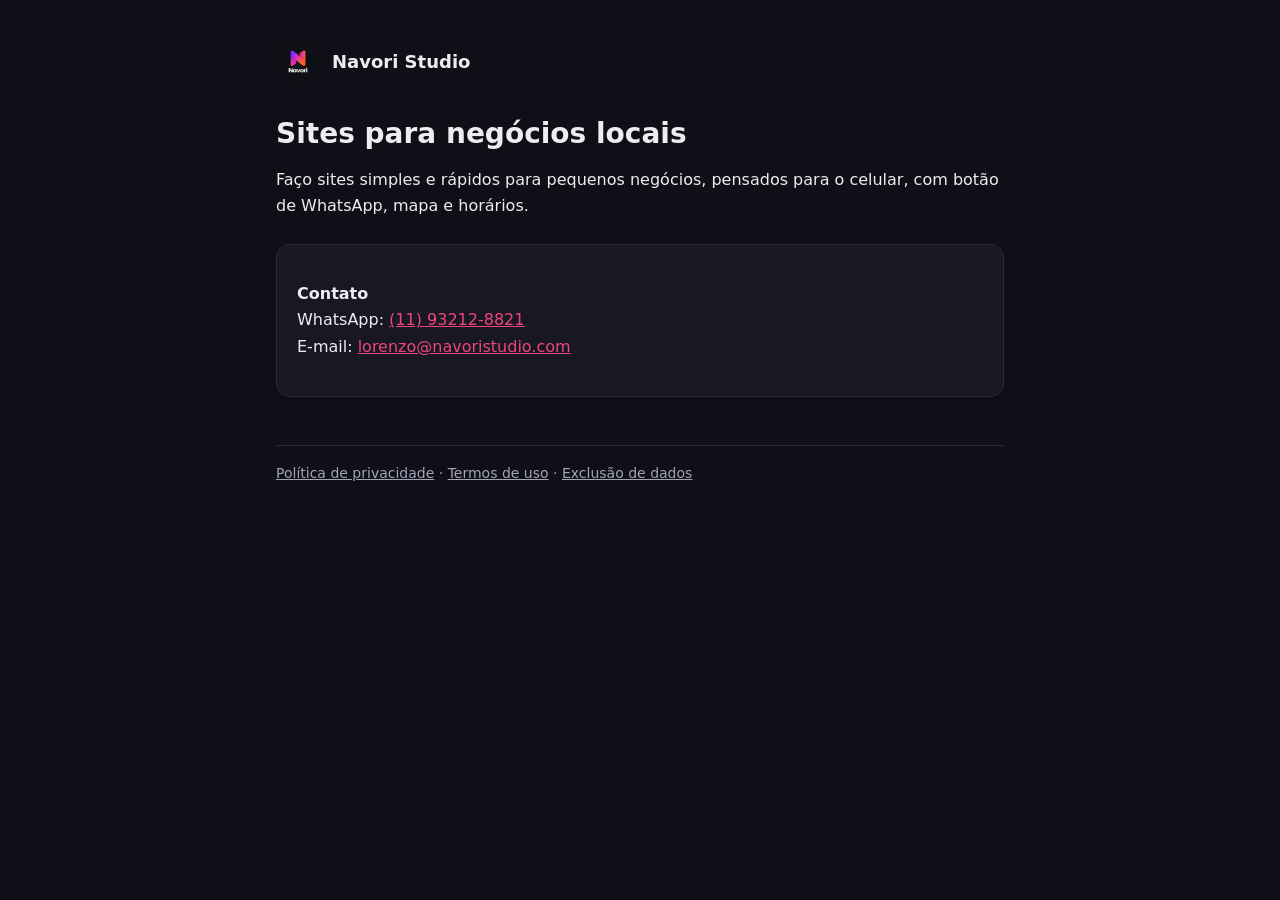
==== index.html @ 3da2744c "Navori Studio: home + privacy, terms, data deletion pages Co-Authored-By: Claude Opus 5.5 (1M contex" ====
<!doctype html>
<html lang="pt-BR">
<head>
<meta charset="utf-8">
<meta name="viewport" content="width=device-width,initial-scale=1">
<title>Navori Studio</title>
<meta name="description" content="Navori Studio: sites para negócios locais.">
<link rel="icon" href="logo.png">
<link rel="stylesheet" href="style.css">
</head>
<body>
<main>
  <header><img src="logo.png" alt="Navori"><a href="./">Navori Studio</a></header>
  <h1>Sites para negócios locais</h1>
  <p>Faço sites simples e rápidos para pequenos negócios, pensados para o celular, com botão de WhatsApp, mapa e horários.</p>
  <div class="card">
    <p><strong>Contato</strong><br>
    WhatsApp: <a href="https://wa.me/5511932128821">(11) 93212-8821</a><br>
    E-mail: <a href="mailto:lorenzo@navoristudio.com">lorenzo@navoristudio.com</a></p>
  </div>
  <footer><a href="privacidade.html">Política de privacidade</a> · <a href="termos.html">Termos de uso</a> · <a href="exclusao-de-dados.html">Exclusão de dados</a></footer>
</main>
</body>
</html>
---- style.css ----
:root{--bg:#0f1017;--card:#171824;--text:#ececf3;--muted:#a3a3b8;--accent:#f0457a;--line:#2a2b3a}
*{box-sizing:border-box}
body{margin:0;background:var(--bg);color:var(--text);font:16px/1.65 system-ui,-apple-system,"Segoe UI",Roboto,sans-serif}
main{max-width:760px;margin:0 auto;padding:40px 16px 64px}
header{display:flex;align-items:center;gap:12px;margin-bottom:32px}
header img{width:44px;height:44px;border-radius:10px}
header a{color:var(--text);text-decoration:none;font-weight:700;font-size:18px}
h1{font-size:28px;line-height:1.25;margin:0 0 8px}
h2{font-size:19px;margin:32px 0 8px}
p,li{color:var(--text)}
.muted{color:var(--muted);font-size:14px}
a{color:var(--accent)}
ul{padding-left:20px}
.card{background:var(--card);border:1px solid var(--line);border-radius:14px;padding:20px;margin:24px 0}
footer{margin-top:48px;padding-top:16px;border-top:1px solid var(--line);color:var(--muted);font-size:14px}
footer a{color:var(--muted)}
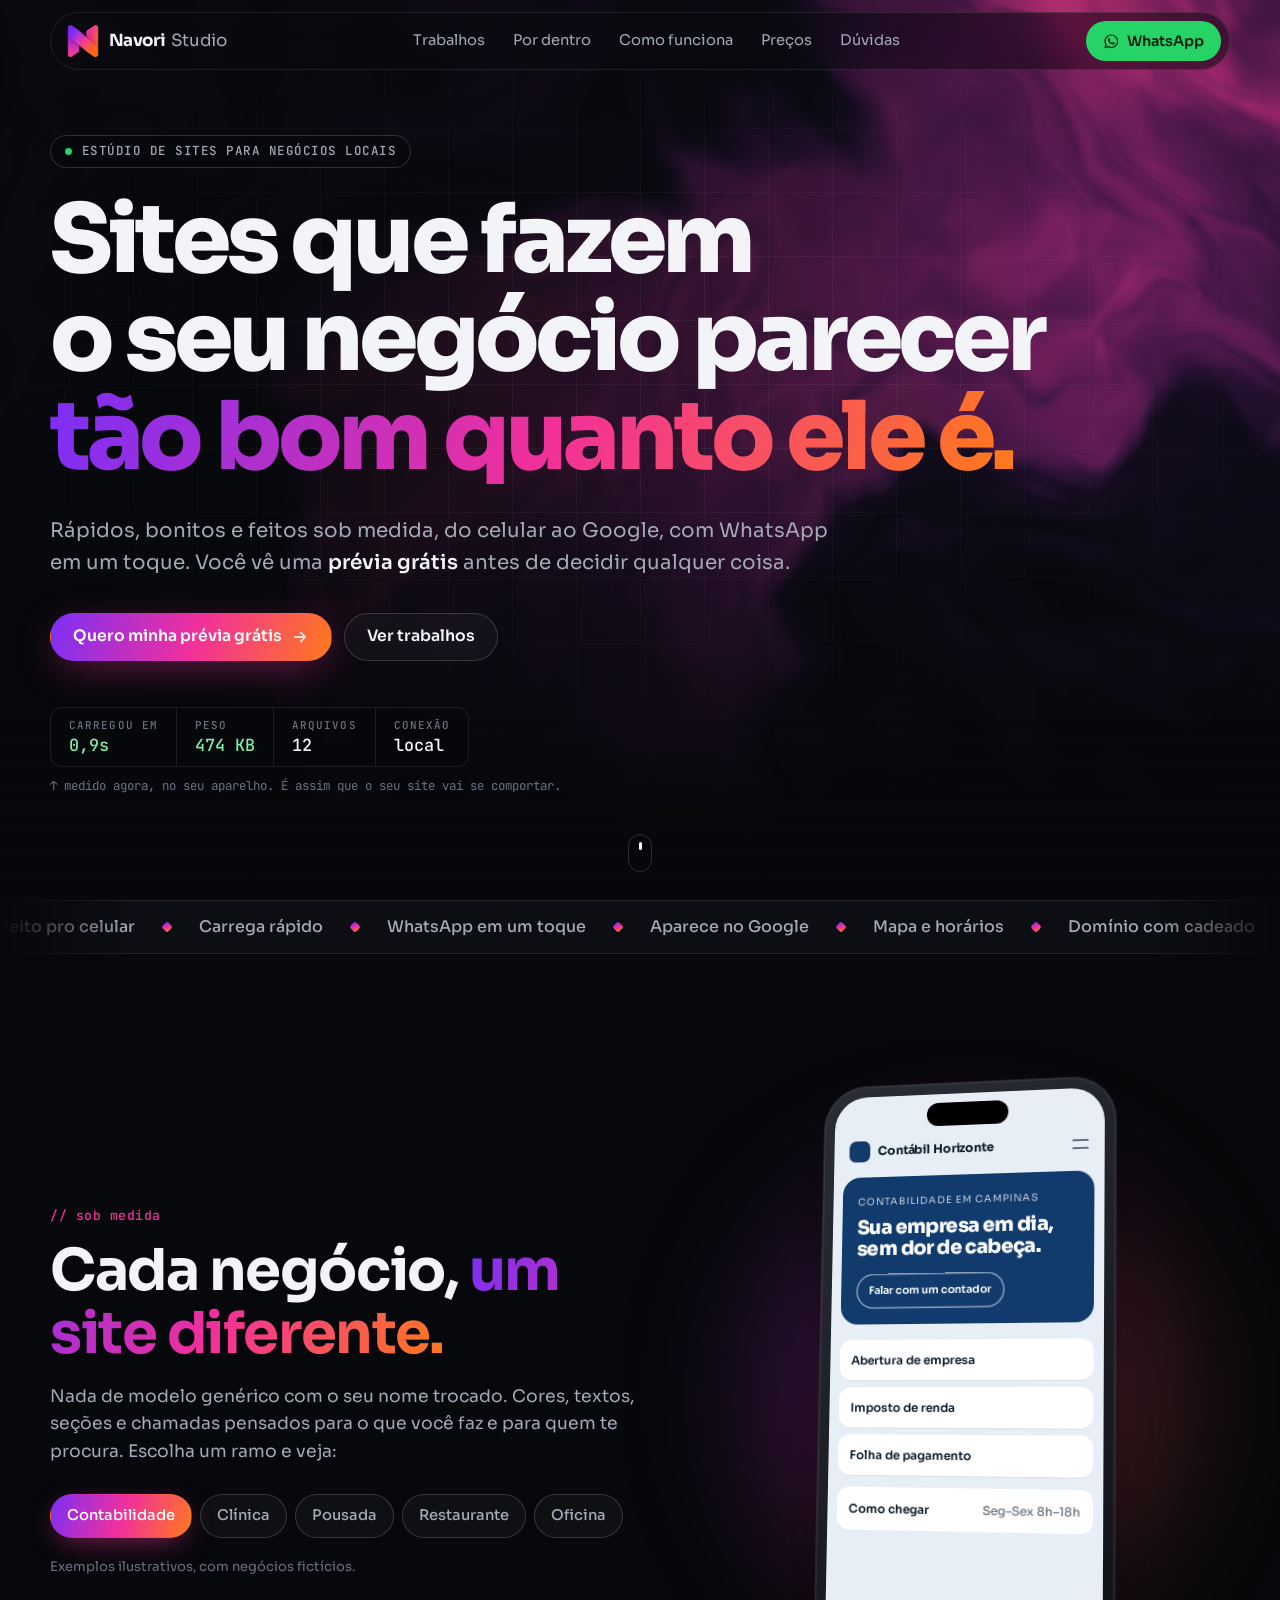
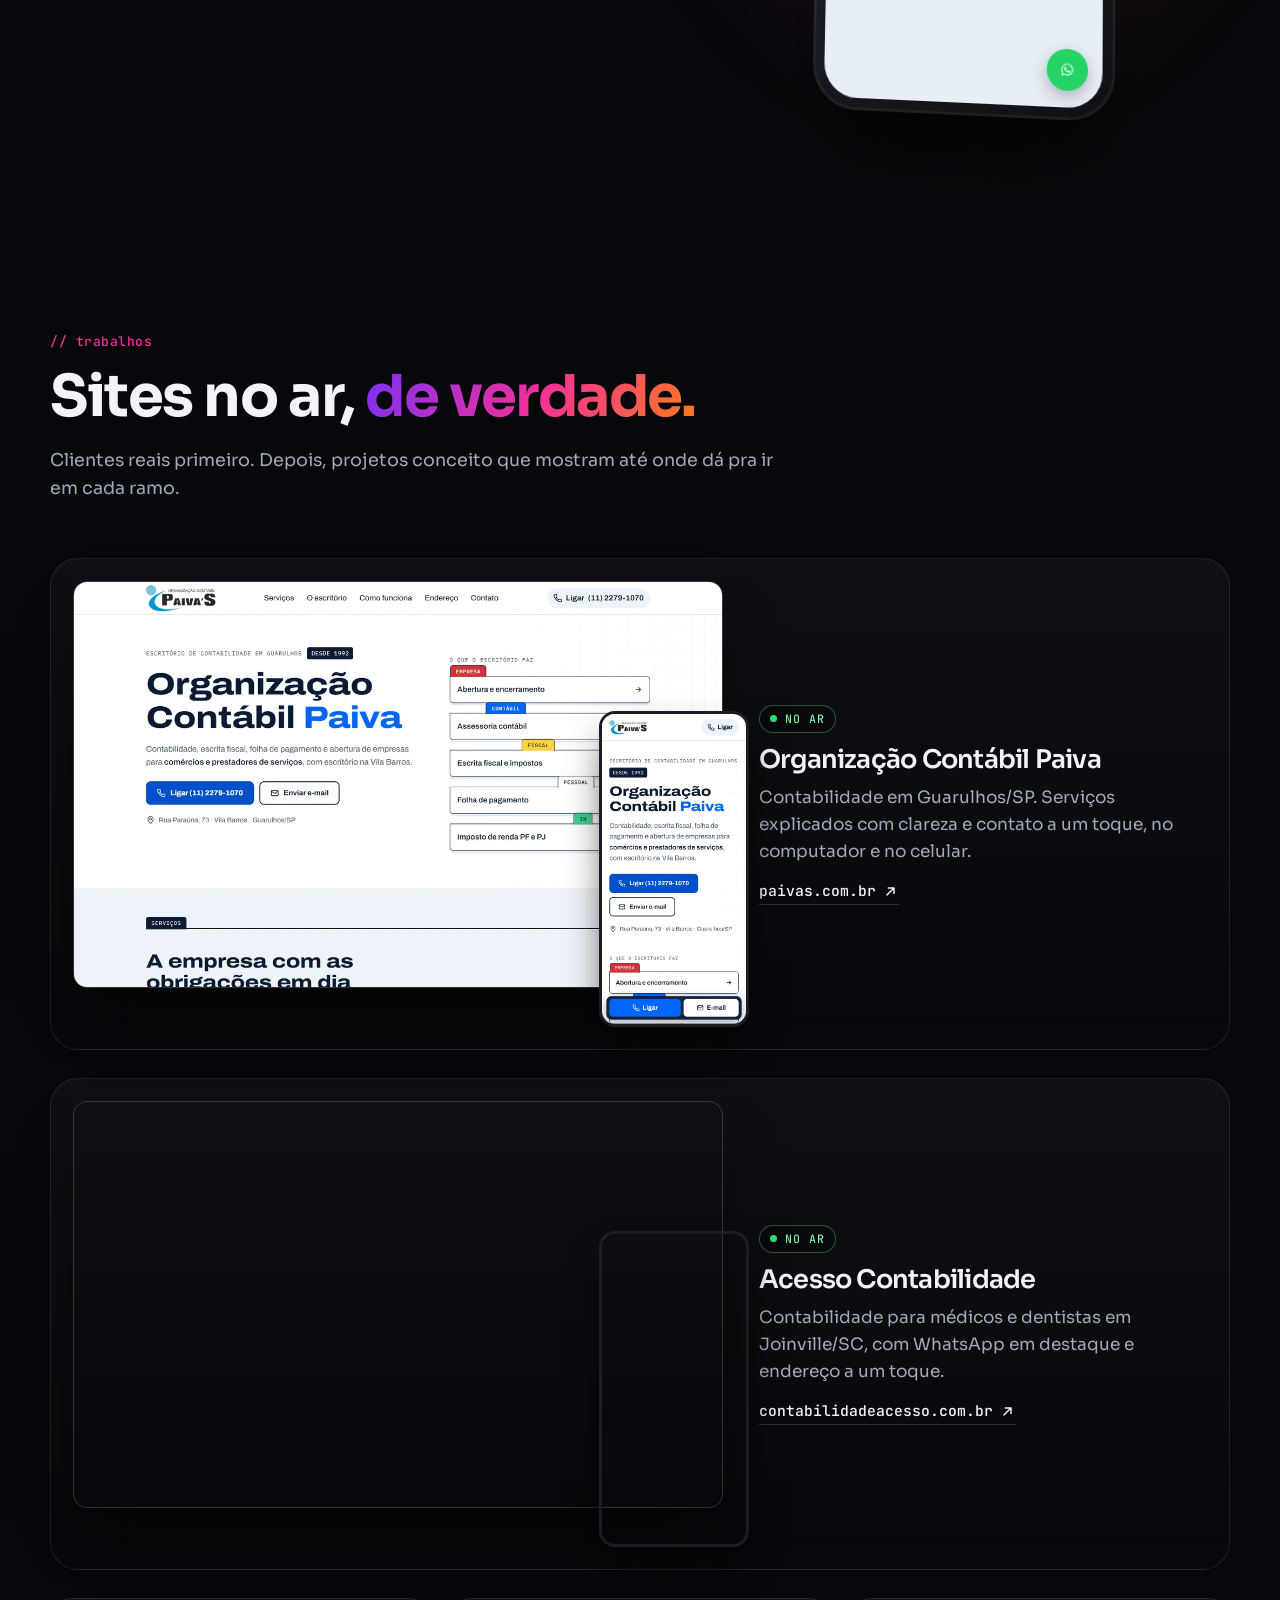
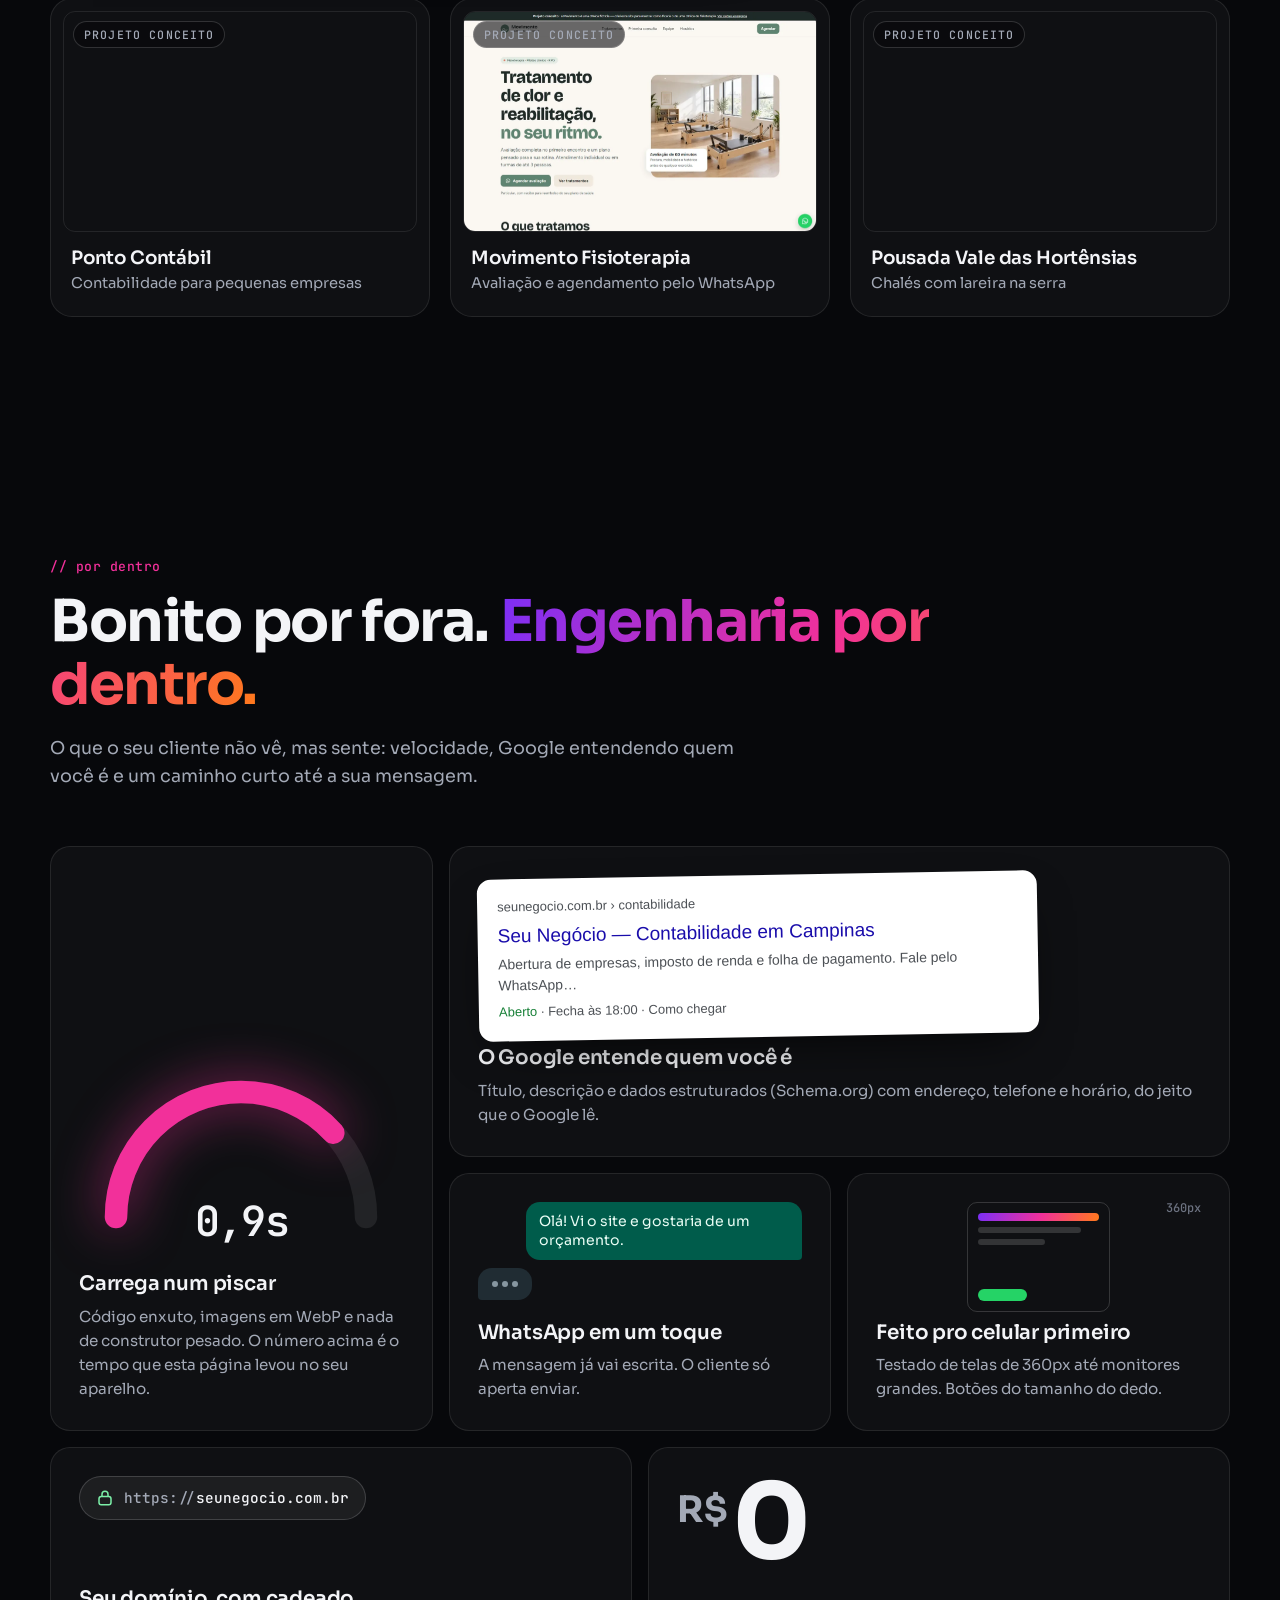
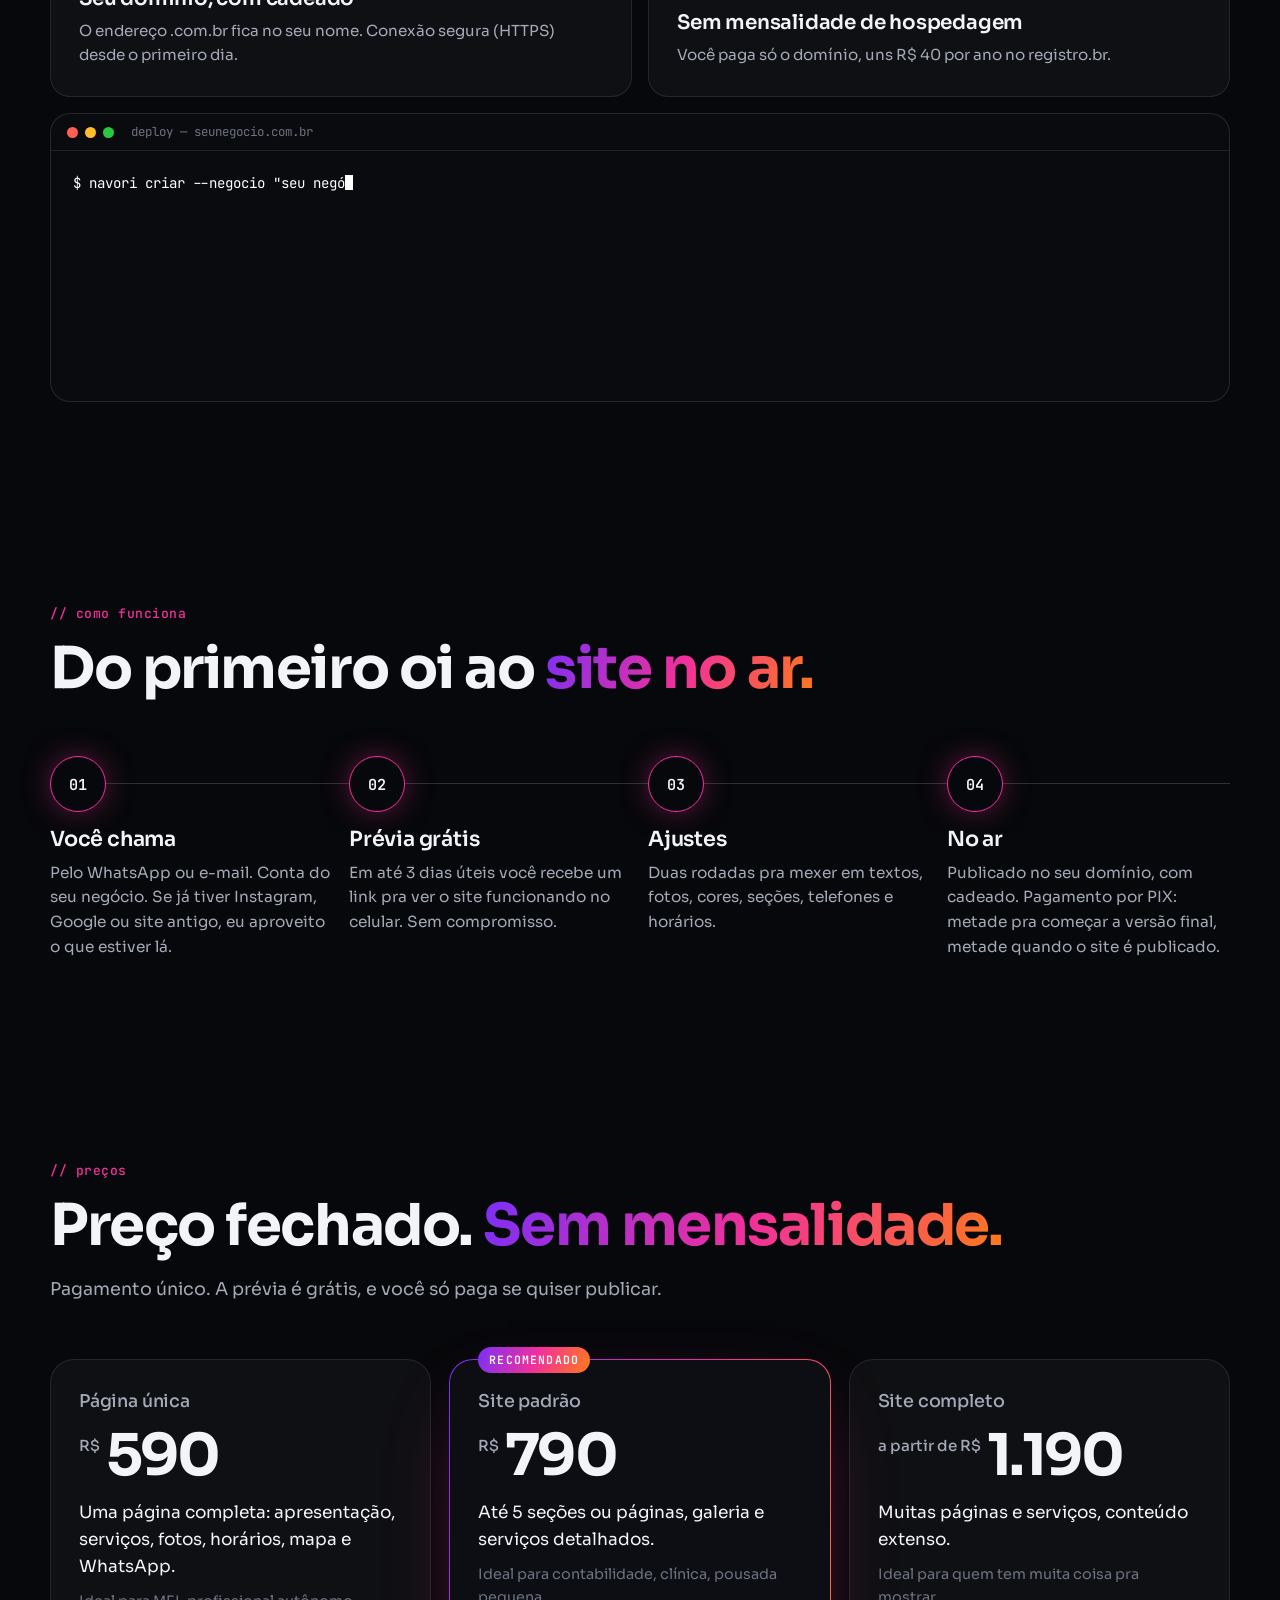
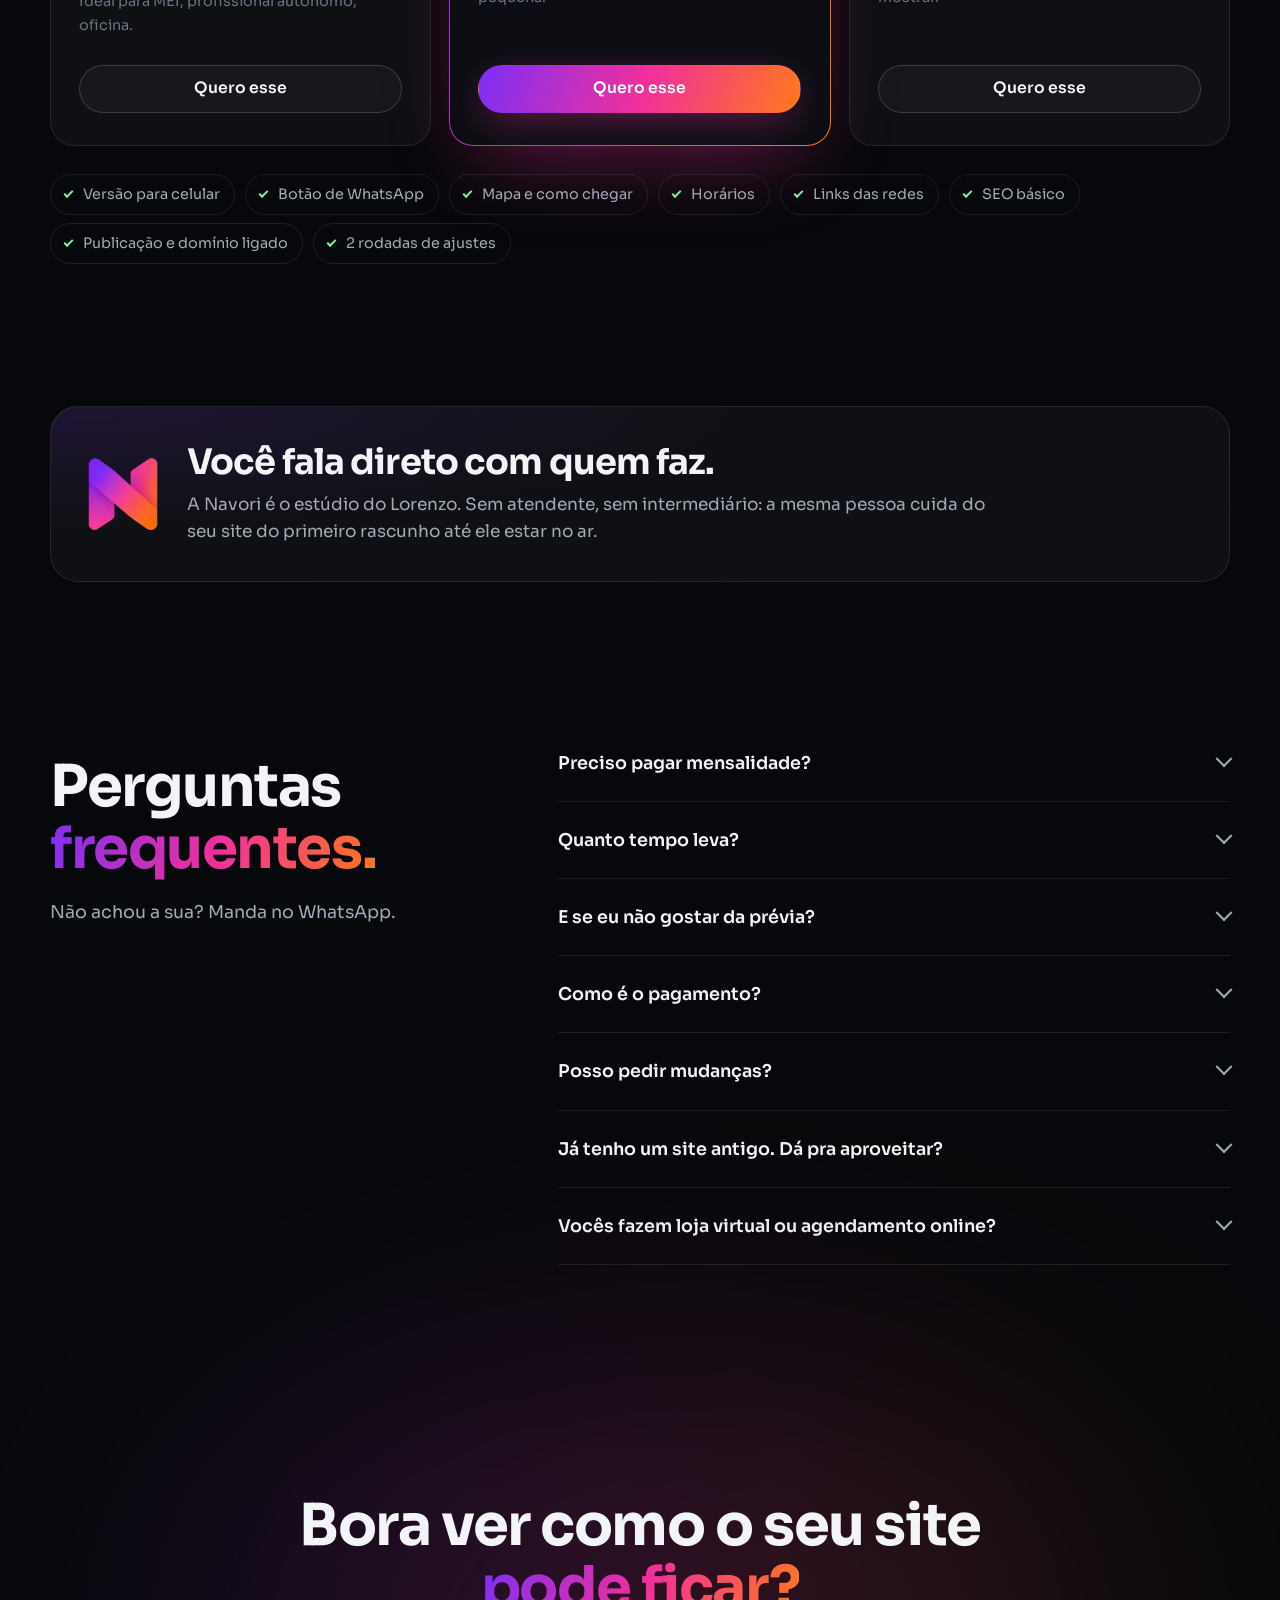
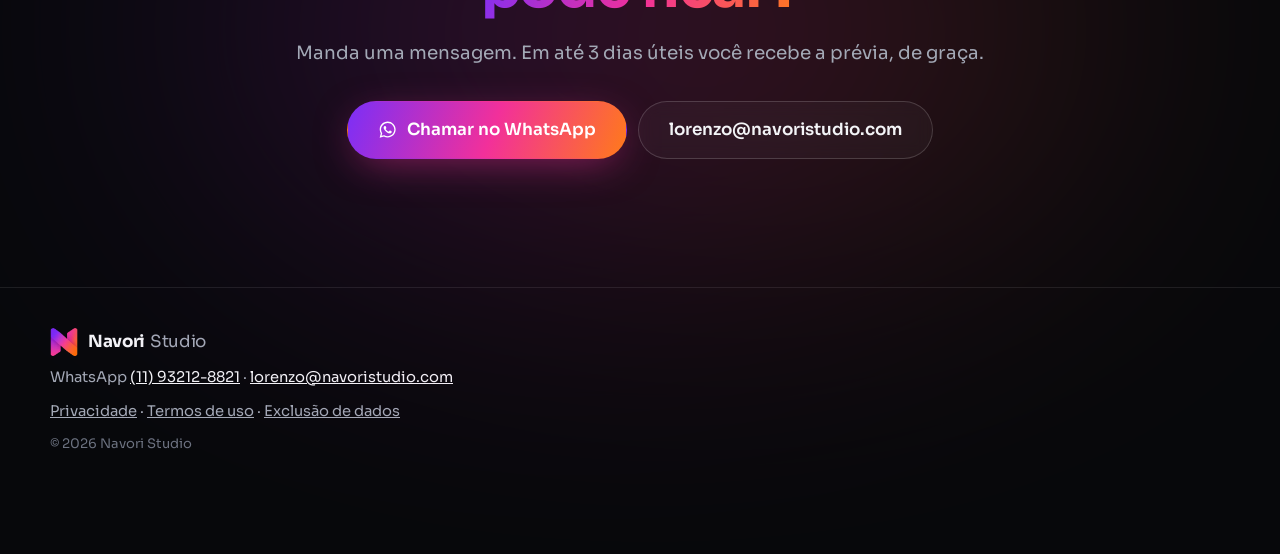
==== commit a90d9f9c: "Navori Studio site v2: WebGL hero, live performance HUD, per-industry demo, real client work + conce" ====
--- a/index.html
+++ b/index.html
@@ -1,24 +1,401 @@
 <!doctype html>
-<html lang="pt-BR">
+<html lang="pt-BR" class="no-js">
 <head>
 <meta charset="utf-8">
-<meta name="viewport" content="width=device-width,initial-scale=1">
-<title>Navori Studio</title>
-<meta name="description" content="Navori Studio: sites para negócios locais.">
-<link rel="icon" href="logo.png">
-<link rel="stylesheet" href="style.css">
+<meta name="viewport" content="width=device-width,initial-scale=1,viewport-fit=cover">
+<title>Navori Studio — Sites rápidos e sob medida para negócios locais</title>
+<meta name="description" content="Sites rápidos, bonitos e feitos sob medida para negócios locais: celular, Google, WhatsApp e domínio com cadeado. Veja uma prévia grátis antes de decidir.">
+<link rel="canonical" href="https://navoristudio.com/">
+<meta name="theme-color" content="#07080b">
+<meta name="color-scheme" content="dark">
+<meta property="og:type" content="website">
+<meta property="og:locale" content="pt_BR">
+<meta property="og:site_name" content="Navori Studio">
+<meta property="og:title" content="Navori Studio — Sites rápidos e sob medida para negócios locais">
+<meta property="og:description" content="Do celular ao Google, com WhatsApp em um toque. Prévia grátis antes de decidir.">
+<meta property="og:url" content="https://navoristudio.com/">
+<meta property="og:image" content="https://navoristudio.com/img/og.png">
+<meta property="og:image:width" content="1200">
+<meta property="og:image:height" content="630">
+<meta name="twitter:card" content="summary_large_image">
+<link rel="icon" href="img/favicon-32.png" sizes="32x32">
+<link rel="apple-touch-icon" href="img/apple-touch-icon.png">
+<link rel="manifest" href="manifest.webmanifest">
+<link rel="preconnect" href="https://fonts.googleapis.com">
+<link rel="preconnect" href="https://fonts.gstatic.com" crossorigin>
+<link rel="stylesheet" href="https://fonts.googleapis.com/css2?family=JetBrains+Mono:wght@400;500&family=Sora:wght@400;500;600;700;800&display=swap">
+<link rel="stylesheet" href="assets/site.css">
+<script type="application/ld+json">
+{
+  "@context": "https://schema.org",
+  "@type": "ProfessionalService",
+  "name": "Navori Studio",
+  "url": "https://navoristudio.com/",
+  "logo": "https://navoristudio.com/img/icon-512.png",
+  "image": "https://navoristudio.com/img/og.png",
+  "description": "Sites rápidos e sob medida para negócios locais, com prévia grátis.",
+  "email": "lorenzo@navoristudio.com",
+  "telephone": "+55-11-93212-8821",
+  "areaServed": {"@type": "Country", "name": "Brasil"},
+  "priceRange": "R$ 590 – R$ 1.490",
+  "makesOffer": [
+    {"@type": "Offer", "name": "Página única", "price": "590", "priceCurrency": "BRL"},
+    {"@type": "Offer", "name": "Site padrão", "price": "790", "priceCurrency": "BRL"},
+    {"@type": "Offer", "name": "Site completo", "price": "1190", "priceCurrency": "BRL"}
+  ]
+}
+</script>
+<script src="assets/app.js" defer></script>
 </head>
 <body>
-<main>
-  <header><img src="logo.png" alt="Navori"><a href="./">Navori Studio</a></header>
-  <h1>Sites para negócios locais</h1>
-  <p>Faço sites simples e rápidos para pequenos negócios, pensados para o celular, com botão de WhatsApp, mapa e horários.</p>
-  <div class="card">
-    <p><strong>Contato</strong><br>
-    WhatsApp: <a href="https://wa.me/5511932128821">(11) 93212-8821</a><br>
-    E-mail: <a href="mailto:lorenzo@navoristudio.com">lorenzo@navoristudio.com</a></p>
-  </div>
-  <footer><a href="privacidade.html">Política de privacidade</a> · <a href="termos.html">Termos de uso</a> · <a href="exclusao-de-dados.html">Exclusão de dados</a></footer>
+<a class="skip" href="#conteudo">Pular para o conteúdo</a>
+<div class="progress" aria-hidden="true"></div>
+
+<header class="nav" id="topo">
+  <a class="brand" href="#topo" aria-label="Navori Studio, início">
+    <img src="img/mark.webp" width="32" height="32" alt="">
+    <span>Navori<b>Studio</b></span>
+  </a>
+  <nav aria-label="Principal">
+    <a href="#trabalhos">Trabalhos</a>
+    <a href="#engenharia">Por dentro</a>
+    <a href="#processo">Como funciona</a>
+    <a href="#precos">Preços</a>
+    <a href="#duvidas">Dúvidas</a>
+  </nav>
+  <a class="btn btn-sm btn-wa magnetic" href="https://wa.me/5511932128821?text=Ol%C3%A1!%20Vi%20o%20site%20da%20Navori%20e%20quero%20um%20site%20para%20o%20meu%20neg%C3%B3cio." target="_blank" rel="noopener">
+    <svg class="i" aria-hidden="true"><use href="#wa"/></svg><span>WhatsApp</span>
+  </a>
+</header>
+
+<main id="conteudo">
+
+<!-- HERO -->
+<section class="hero" aria-labelledby="hero-title">
+  <canvas class="hero-gl" aria-hidden="true"></canvas>
+  <div class="hero-grid" aria-hidden="true"></div>
+  <div class="wrap hero-inner">
+    <p class="eyebrow reveal"><span class="dot"></span>Estúdio de sites para negócios locais</p>
+    <h1 id="hero-title" class="hero-title">
+      <span class="line"><span>Sites que fazem</span></span>
+      <span class="line"><span>o seu negócio parecer</span></span>
+      <span class="line"><span class="grad">tão bom quanto ele é.</span></span>
+    </h1>
+    <p class="lead reveal">Rápidos, bonitos e feitos sob medida, do celular ao Google, com WhatsApp em um toque. Você vê uma <strong>prévia grátis</strong> antes de decidir qualquer coisa.</p>
+    <div class="cta-row reveal">
+      <a class="btn btn-grad magnetic" href="https://wa.me/5511932128821?text=Ol%C3%A1!%20Quero%20uma%20pr%C3%A9via%20gr%C3%A1tis%20do%20site%20do%20meu%20neg%C3%B3cio." target="_blank" rel="noopener">
+        Quero minha prévia grátis <svg class="i" aria-hidden="true"><use href="#arrow"/></svg>
+      </a>
+      <a class="btn btn-ghost" href="#trabalhos">Ver trabalhos</a>
+    </div>
+    <dl class="hud reveal" aria-label="Medição ao vivo deste site no seu aparelho">
+      <div><dt>carregou em</dt><dd data-metric="lcp">—</dd></div>
+      <div><dt>peso</dt><dd data-metric="kb">—</dd></div>
+      <div><dt>arquivos</dt><dd data-metric="req">—</dd></div>
+      <div><dt>conexão</dt><dd data-metric="tls">—</dd></div>
+    </dl>
+    <p class="hud-note reveal">↑ medido agora, no seu aparelho. É assim que o seu site vai se comportar.</p>
+  </div>
+  <a class="scroll-cue" href="#faixa" aria-label="Rolar para baixo"><span></span></a>
+</section>
+
+<!-- MARQUEE -->
+<div class="marquee" id="faixa" aria-label="O que todo site inclui">
+  <div class="marquee-track">
+    <span>Feito pro celular</span><i></i><span>Carrega rápido</span><i></i><span>WhatsApp em um toque</span><i></i><span>Aparece no Google</span><i></i><span>Mapa e horários</span><i></i><span>Domínio com cadeado</span><i></i><span>Sem mensalidade de hospedagem</span><i></i><span>2 rodadas de ajustes</span><i></i>
+    <span aria-hidden="true">Feito pro celular</span><i></i><span aria-hidden="true">Carrega rápido</span><i></i><span aria-hidden="true">WhatsApp em um toque</span><i></i><span aria-hidden="true">Aparece no Google</span><i></i><span aria-hidden="true">Mapa e horários</span><i></i><span aria-hidden="true">Domínio com cadeado</span><i></i><span aria-hidden="true">Sem mensalidade de hospedagem</span><i></i><span aria-hidden="true">2 rodadas de ajustes</span><i></i>
+  </div>
+</div>
+
+<!-- DEMO -->
+<section class="section demo" aria-labelledby="demo-title">
+  <div class="wrap demo-grid">
+    <div class="demo-copy">
+      <p class="kicker reveal">// sob medida</p>
+      <h2 id="demo-title" class="reveal">Cada negócio, <span class="grad">um site diferente.</span></h2>
+      <p class="reveal">Nada de modelo genérico com o seu nome trocado. Cores, textos, seções e chamadas pensados para o que você faz e para quem te procura. Escolha um ramo e veja:</p>
+      <div class="chips reveal" role="tablist" aria-label="Escolha um ramo">
+        <button role="tab" aria-selected="true" data-demo="contabil">Contabilidade</button>
+        <button role="tab" aria-selected="false" data-demo="clinica">Clínica</button>
+        <button role="tab" aria-selected="false" data-demo="pousada">Pousada</button>
+        <button role="tab" aria-selected="false" data-demo="restaurante">Restaurante</button>
+        <button role="tab" aria-selected="false" data-demo="oficina">Oficina</button>
+      </div>
+      <p class="fine reveal">Exemplos ilustrativos, com negócios fictícios.</p>
+    </div>
+    <div class="phone-stage reveal">
+      <div class="phone" aria-live="polite">
+        <div class="phone-notch" aria-hidden="true"></div>
+        <div class="phone-screen" id="demo-screen" data-theme="contabil">
+          <div class="ds-bar"><span class="ds-logo"></span><span class="ds-name" data-f="name">Contábil Horizonte</span><span class="ds-menu" aria-hidden="true"></span></div>
+          <div class="ds-hero">
+            <p class="ds-tag" data-f="tag">Contabilidade em Campinas</p>
+            <p class="ds-h" data-f="h">Sua empresa em dia, sem dor de cabeça.</p>
+            <span class="ds-btn" data-f="cta">Falar com um contador</span>
+          </div>
+          <div class="ds-cards">
+            <span data-f="c1">Abertura de empresa</span>
+            <span data-f="c2">Imposto de renda</span>
+            <span data-f="c3">Folha de pagamento</span>
+          </div>
+          <div class="ds-map"><span>Como chegar</span><span data-f="hours">Seg–Sex 8h–18h</span></div>
+          <span class="ds-wa" aria-hidden="true"><svg class="i"><use href="#wa"/></svg></span>
+        </div>
+      </div>
+      <div class="phone-glow" aria-hidden="true"></div>
+    </div>
+  </div>
+</section>
+
+<!-- WORK -->
+<section class="section" id="trabalhos" aria-labelledby="work-title">
+  <div class="wrap">
+    <p class="kicker reveal">// trabalhos</p>
+    <h2 id="work-title" class="reveal">Sites no ar, <span class="grad">de verdade.</span></h2>
+    <p class="section-lead reveal">Clientes reais primeiro. Depois, projetos conceito que mostram até onde dá pra ir em cada ramo.</p>
+
+    <div class="work-real">
+      <article class="work reveal tilt">
+        <a href="https://paivas.com.br/" target="_blank" rel="noopener" class="work-media" aria-label="Abrir o site da Organização Contábil Paiva">
+          <img class="shot-d" src="img/paiva-d.webp" width="1200" height="750" loading="lazy" decoding="async" alt="Página inicial do site da Organização Contábil Paiva no computador">
+          <img class="shot-m" src="img/paiva-m.webp" width="520" height="1125" loading="lazy" decoding="async" alt="O mesmo site no celular">
+        </a>
+        <div class="work-meta">
+          <span class="badge live"><span class="pulse"></span>No ar</span>
+          <h3>Organização Contábil Paiva</h3>
+          <p>Contabilidade em Guarulhos/SP. Serviços explicados com clareza e contato a um toque, no computador e no celular.</p>
+          <a class="link" href="https://paivas.com.br/" target="_blank" rel="noopener">paivas.com.br <svg class="i" aria-hidden="true"><use href="#out"/></svg></a>
+        </div>
+      </article>
+      <article class="work reveal tilt">
+        <a href="https://contabilidadeacesso.com.br/" target="_blank" rel="noopener" class="work-media" aria-label="Abrir o site da Acesso Contabilidade">
+          <img class="shot-d" src="img/acesso-d.webp" width="1200" height="750" loading="lazy" decoding="async" alt="Página inicial do site da Acesso Contabilidade no computador">
+          <img class="shot-m" src="img/acesso-m.webp" width="520" height="1125" loading="lazy" decoding="async" alt="O mesmo site no celular">
+        </a>
+        <div class="work-meta">
+          <span class="badge live"><span class="pulse"></span>No ar</span>
+          <h3>Acesso Contabilidade</h3>
+          <p>Contabilidade para médicos e dentistas em Joinville/SC, com WhatsApp em destaque e endereço a um toque.</p>
+          <a class="link" href="https://contabilidadeacesso.com.br/" target="_blank" rel="noopener">contabilidadeacesso.com.br <svg class="i" aria-hidden="true"><use href="#out"/></svg></a>
+        </div>
+      </article>
+    </div>
+
+    <div class="work-concepts">
+      <a class="concept reveal tilt" href="https://lorenzomfc0098-spec.github.io/sites-conceito/contabil/" target="_blank" rel="noopener">
+        <img src="img/conceito-contabil-d.webp" width="1200" height="750" loading="lazy" decoding="async" alt="Projeto conceito Ponto Contábil">
+        <span class="badge">Projeto conceito</span>
+        <h3>Ponto Contábil</h3><p>Contabilidade para pequenas empresas</p>
+      </a>
+      <a class="concept reveal tilt" href="https://lorenzomfc0098-spec.github.io/sites-conceito/fisio/" target="_blank" rel="noopener">
+        <img src="img/conceito-fisio-d.webp" width="1200" height="750" loading="lazy" decoding="async" alt="Projeto conceito Movimento Fisioterapia e Pilates">
+        <span class="badge">Projeto conceito</span>
+        <h3>Movimento Fisioterapia</h3><p>Avaliação e agendamento pelo WhatsApp</p>
+      </a>
+      <a class="concept reveal tilt" href="https://lorenzomfc0098-spec.github.io/sites-conceito/pousada/" target="_blank" rel="noopener">
+        <img src="img/conceito-pousada-d.webp" width="1200" height="750" loading="lazy" decoding="async" alt="Projeto conceito Pousada Vale das Hortênsias">
+        <span class="badge">Projeto conceito</span>
+        <h3>Pousada Vale das Hortênsias</h3><p>Chalés com lareira na serra</p>
+      </a>
+    </div>
+    <p class="fine reveal">Projetos conceito usam negócios fictícios, feitos para mostrar estilos possíveis.</p>
+  </div>
+</section>
+
+<!-- ENGINEERING / BENTO -->
+<section class="section" id="engenharia" aria-labelledby="eng-title">
+  <div class="wrap">
+    <p class="kicker reveal">// por dentro</p>
+    <h2 id="eng-title" class="reveal">Bonito por fora. <span class="grad">Engenharia por dentro.</span></h2>
+    <p class="section-lead reveal">O que o seu cliente não vê, mas sente: velocidade, Google entendendo quem você é e um caminho curto até a sua mensagem.</p>
+
+    <div class="bento">
+      <article class="cell cell-speed reveal spot">
+        <div class="gauge" aria-hidden="true">
+          <svg viewBox="0 0 120 70"><path class="g-track" d="M10 62 A50 50 0 0 1 110 62"/><path class="g-fill" d="M10 62 A50 50 0 0 1 110 62"/></svg>
+          <span class="g-val" data-metric="lcp-big">—</span>
+        </div>
+        <h3>Carrega num piscar</h3>
+        <p>Código enxuto, imagens em WebP e nada de construtor pesado. O número acima é o tempo que esta página levou no seu aparelho.</p>
+      </article>
+
+      <article class="cell cell-serp reveal spot">
+        <div class="serp" aria-hidden="true">
+          <span class="serp-url">seunegocio.com.br › contabilidade</span>
+          <span class="serp-title">Seu Negócio — Contabilidade em Campinas</span>
+          <span class="serp-desc">Abertura de empresas, imposto de renda e folha de pagamento. Fale pelo WhatsApp…</span>
+          <span class="serp-rich"><b>Aberto</b> · Fecha às 18:00 · Como chegar</span>
+        </div>
+        <h3>O Google entende quem você é</h3>
+        <p>Título, descrição e dados estruturados (Schema.org) com endereço, telefone e horário, do jeito que o Google lê.</p>
+      </article>
+
+      <article class="cell cell-wa reveal spot">
+        <div class="chat" aria-hidden="true">
+          <span class="bubble out">Olá! Vi o site e gostaria de um orçamento.</span>
+          <span class="bubble in typing"><i></i><i></i><i></i></span>
+        </div>
+        <h3>WhatsApp em um toque</h3>
+        <p>A mensagem já vai escrita. O cliente só aperta enviar.</p>
+      </article>
+
+      <article class="cell cell-resp reveal spot">
+        <div class="resize" aria-hidden="true"><span class="rz-box"><span class="rz-bar"></span><span class="rz-l"></span><span class="rz-l s"></span><span class="rz-btn"></span></span><span class="rz-px">360px</span></div>
+        <h3>Feito pro celular primeiro</h3>
+        <p>Testado de telas de 360px até monitores grandes. Botões do tamanho do dedo.</p>
+      </article>
+
+      <article class="cell cell-lock reveal spot">
+        <div class="lock" aria-hidden="true"><svg viewBox="0 0 24 24"><rect x="4" y="10" width="16" height="11" rx="3"/><path d="M8 10V7a4 4 0 0 1 8 0v3"/></svg><span>https://<b>seunegocio.com.br</b></span></div>
+        <h3>Seu domínio, com cadeado</h3>
+        <p>O endereço .com.br fica no seu nome. Conexão segura (HTTPS) desde o primeiro dia.</p>
+      </article>
+
+      <article class="cell cell-zero reveal spot">
+        <p class="zero"><span>R$</span>0</p>
+        <h3>Sem mensalidade de hospedagem</h3>
+        <p>Você paga só o domínio, uns R$ 40 por ano no registro.br.</p>
+      </article>
+
+      <article class="cell cell-term reveal">
+        <div class="term" role="img" aria-label="Animação de terminal mostrando as etapas de publicação de um site">
+          <div class="term-bar"><i></i><i></i><i></i><span>deploy — seunegocio.com.br</span></div>
+          <pre class="term-body" aria-hidden="true"></pre>
+        </div>
+      </article>
+    </div>
+  </div>
+</section>
+
+<!-- PROCESS -->
+<section class="section" id="processo" aria-labelledby="proc-title">
+  <div class="wrap">
+    <p class="kicker reveal">// como funciona</p>
+    <h2 id="proc-title" class="reveal">Do primeiro oi ao <span class="grad">site no ar.</span></h2>
+    <ol class="steps">
+      <li class="step reveal">
+        <span class="step-n">01</span>
+        <h3>Você chama</h3>
+        <p>Pelo WhatsApp ou e-mail. Conta do seu negócio. Se já tiver Instagram, Google ou site antigo, eu aproveito o que estiver lá.</p>
+      </li>
+      <li class="step reveal">
+        <span class="step-n">02</span>
+        <h3>Prévia grátis</h3>
+        <p>Em até 3 dias úteis você recebe um link pra ver o site funcionando no celular. Sem compromisso.</p>
+      </li>
+      <li class="step reveal">
+        <span class="step-n">03</span>
+        <h3>Ajustes</h3>
+        <p>Duas rodadas pra mexer em textos, fotos, cores, seções, telefones e horários.</p>
+      </li>
+      <li class="step reveal">
+        <span class="step-n">04</span>
+        <h3>No ar</h3>
+        <p>Publicado no seu domínio, com cadeado. Pagamento por PIX: metade pra começar a versão final, metade quando o site é publicado.</p>
+      </li>
+    </ol>
+  </div>
+</section>
+
+<!-- PRICING -->
+<section class="section" id="precos" aria-labelledby="price-title">
+  <div class="wrap">
+    <p class="kicker reveal">// preços</p>
+    <h2 id="price-title" class="reveal">Preço fechado. <span class="grad">Sem mensalidade.</span></h2>
+    <p class="section-lead reveal">Pagamento único. A prévia é grátis, e você só paga se quiser publicar.</p>
+    <div class="prices">
+      <article class="price reveal spot">
+        <h3>Página única</h3>
+        <p class="amount"><small>R$</small>590</p>
+        <p class="price-desc">Uma página completa: apresentação, serviços, fotos, horários, mapa e WhatsApp.</p>
+        <p class="for">Ideal para MEI, profissional autônomo, oficina.</p>
+        <a class="btn btn-ghost" href="https://wa.me/5511932128821?text=Ol%C3%A1!%20Tenho%20interesse%20na%20p%C3%A1gina%20%C3%BAnica%20(R%24%20590)." target="_blank" rel="noopener">Quero esse</a>
+      </article>
+      <article class="price featured reveal spot">
+        <span class="ribbon">Recomendado</span>
+        <h3>Site padrão</h3>
+        <p class="amount"><small>R$</small>790</p>
+        <p class="price-desc">Até 5 seções ou páginas, galeria e serviços detalhados.</p>
+        <p class="for">Ideal para contabilidade, clínica, pousada pequena.</p>
+        <a class="btn btn-grad" href="https://wa.me/5511932128821?text=Ol%C3%A1!%20Tenho%20interesse%20no%20site%20padr%C3%A3o%20(R%24%20790)." target="_blank" rel="noopener">Quero esse</a>
+      </article>
+      <article class="price reveal spot">
+        <h3>Site completo</h3>
+        <p class="amount"><small>a partir de R$</small>1.190</p>
+        <p class="price-desc">Muitas páginas e serviços, conteúdo extenso.</p>
+        <p class="for">Ideal para quem tem muita coisa pra mostrar.</p>
+        <a class="btn btn-ghost" href="https://wa.me/5511932128821?text=Ol%C3%A1!%20Tenho%20interesse%20no%20site%20completo." target="_blank" rel="noopener">Quero esse</a>
+      </article>
+    </div>
+    <ul class="includes reveal" aria-label="Incluso em todos os planos">
+      <li>Versão para celular</li><li>Botão de WhatsApp</li><li>Mapa e como chegar</li><li>Horários</li><li>Links das redes</li><li>SEO básico</li><li>Publicação e domínio ligado</li><li>2 rodadas de ajustes</li>
+    </ul>
+  </div>
+</section>
+
+<!-- WHO -->
+<section class="section who" aria-labelledby="who-title">
+  <div class="wrap who-inner reveal">
+    <img src="img/mark.webp" width="72" height="72" alt="" loading="lazy">
+    <div>
+      <h2 id="who-title">Você fala direto com quem faz.</h2>
+      <p>A Navori é o estúdio do Lorenzo. Sem atendente, sem intermediário: a mesma pessoa cuida do seu site do primeiro rascunho até ele estar no ar.</p>
+    </div>
+  </div>
+</section>
+
+<!-- FAQ -->
+<section class="section" id="duvidas" aria-labelledby="faq-title">
+  <div class="wrap faq-wrap">
+    <div>
+      <p class="kicker reveal">// dúvidas</p>
+      <h2 id="faq-title" class="reveal">Perguntas <span class="grad">frequentes.</span></h2>
+      <p class="section-lead reveal">Não achou a sua? Manda no WhatsApp.</p>
+    </div>
+    <div class="faq">
+      <details class="reveal"><summary>Preciso pagar mensalidade?</summary><div><p>Não para a hospedagem. Você paga só o domínio (o endereço .com.br), uns R$ 40 por ano no registro.br, e ele fica no seu nome.</p></div></details>
+      <details class="reveal"><summary>Quanto tempo leva?</summary><div><p>A prévia sai em até 3 dias úteis. A versão final fica pronta em até 5 dias úteis depois que você mandar o que faltar.</p></div></details>
+      <details class="reveal"><summary>E se eu não gostar da prévia?</summary><div><p>Você não paga nada. A prévia é grátis e sem compromisso.</p></div></details>
+      <details class="reveal"><summary>Como é o pagamento?</summary><div><p>Por PIX: 50% para começar a versão final e 50% quando o site for publicado.</p></div></details>
+      <details class="reveal"><summary>Posso pedir mudanças?</summary><div><p>Sim. São duas rodadas de ajustes incluídas: textos, fotos, cores, seções, telefones e horários.</p></div></details>
+      <details class="reveal"><summary>Já tenho um site antigo. Dá pra aproveitar?</summary><div><p>Dá. Eu aproveito textos e fotos que você já tem e coloco o site novo no mesmo endereço.</p></div></details>
+      <details class="reveal"><summary>Vocês fazem loja virtual ou agendamento online?</summary><div><p>Isso é orçado à parte, porque envolve sistema. Chama no WhatsApp e conta o que você precisa.</p></div></details>
+    </div>
+  </div>
+</section>
+
+<!-- FINAL CTA -->
+<section class="final" aria-labelledby="final-title">
+  <div class="wrap final-inner reveal">
+    <h2 id="final-title">Bora ver como o seu site <span class="grad">pode ficar?</span></h2>
+    <p>Manda uma mensagem. Em até 3 dias úteis você recebe a prévia, de graça.</p>
+    <div class="cta-row center">
+      <a class="btn btn-grad btn-lg magnetic" href="https://wa.me/5511932128821?text=Ol%C3%A1!%20Quero%20uma%20pr%C3%A9via%20gr%C3%A1tis%20do%20site%20do%20meu%20neg%C3%B3cio." target="_blank" rel="noopener">
+        <svg class="i" aria-hidden="true"><use href="#wa"/></svg> Chamar no WhatsApp
+      </a>
+      <a class="btn btn-ghost btn-lg" href="mailto:lorenzo@navoristudio.com?subject=Quero%20um%20site">lorenzo@navoristudio.com</a>
+    </div>
+  </div>
+</section>
 </main>
+
+<footer class="foot">
+  <div class="wrap foot-inner">
+    <a class="brand" href="#topo"><img src="img/mark.webp" width="28" height="28" alt="" loading="lazy"><span>Navori<b>Studio</b></span></a>
+    <p>WhatsApp <a href="https://wa.me/5511932128821" target="_blank" rel="noopener">(11) 93212-8821</a> · <a href="mailto:lorenzo@navoristudio.com">lorenzo@navoristudio.com</a></p>
+    <p class="legal"><a href="privacidade.html">Privacidade</a> · <a href="termos.html">Termos de uso</a> · <a href="exclusao-de-dados.html">Exclusão de dados</a></p>
+    <p class="copy">© 2026 Navori Studio</p>
+  </div>
+</footer>
+
+<a class="fab-wa" href="https://wa.me/5511932128821?text=Ol%C3%A1!%20Vi%20o%20site%20da%20Navori%20e%20quero%20um%20site%20para%20o%20meu%20neg%C3%B3cio." target="_blank" rel="noopener" aria-label="Conversar no WhatsApp">
+  <svg class="i" aria-hidden="true"><use href="#wa"/></svg>
+</a>
+
+<svg width="0" height="0" style="position:absolute" aria-hidden="true">
+  <symbol id="wa" viewBox="0 0 24 24"><path fill="currentColor" d="M12.04 2C6.58 2 2.13 6.45 2.13 11.91c0 1.75.46 3.45 1.32 4.95L2.05 22l5.25-1.38a9.9 9.9 0 0 0 4.74 1.21h.01c5.46 0 9.9-4.45 9.9-9.91 0-2.65-1.03-5.14-2.9-7.01A9.82 9.82 0 0 0 12.04 2Zm.01 18.15h-.01a8.2 8.2 0 0 1-4.19-1.15l-.3-.18-3.12.82.83-3.04-.2-.31a8.2 8.2 0 0 1-1.26-4.38c0-4.54 3.7-8.23 8.25-8.23 2.2 0 4.27.86 5.82 2.42a8.18 8.18 0 0 1 2.41 5.83c0 4.54-3.7 8.22-8.23 8.22Zm4.52-6.16c-.25-.12-1.47-.72-1.69-.81-.23-.08-.39-.12-.56.13-.16.25-.64.81-.79.97-.14.17-.29.19-.54.06-.25-.12-1.05-.39-1.99-1.23-.74-.66-1.23-1.47-1.38-1.72-.14-.25-.01-.38.11-.51.11-.11.25-.29.37-.43.13-.15.17-.25.25-.42.08-.17.04-.31-.02-.43-.06-.13-.56-1.34-.76-1.84-.2-.48-.41-.42-.56-.43h-.48c-.17 0-.43.06-.66.31-.22.25-.86.85-.86 2.07 0 1.22.89 2.4 1.01 2.56.12.17 1.75 2.67 4.23 3.74.59.26 1.05.41 1.41.52.59.19 1.13.16 1.56.1.48-.07 1.47-.6 1.67-1.18.21-.58.21-1.07.14-1.18-.06-.1-.22-.16-.47-.28Z"/></symbol>
+  <symbol id="arrow" viewBox="0 0 24 24"><path fill="none" stroke="currentColor" stroke-width="2" stroke-linecap="round" stroke-linejoin="round" d="M5 12h14M13 6l6 6-6 6"/></symbol>
+  <symbol id="out" viewBox="0 0 24 24"><path fill="none" stroke="currentColor" stroke-width="2" stroke-linecap="round" stroke-linejoin="round" d="M7 17 17 7M9 7h8v8"/></symbol>
+</svg>
 </body>
 </html>
--- a/assets/site.css
+++ b/assets/site.css
@@ -0,0 +1,303 @@
+/* Navori Studio — site.css */
+:root{
+  --bg:#07080b; --bg2:#0c0e13; --panel:rgba(255,255,255,.035); --panel2:rgba(255,255,255,.06);
+  --line:rgba(255,255,255,.09); --line2:rgba(255,255,255,.16);
+  --text:#f3f4f7; --muted:#a3a9b6; --dim:#6c7280;
+  --g1:#7b2ff7; --g2:#f2309a; --g3:#ff7a1a; --wa:#25d366;
+  --grad:linear-gradient(110deg,var(--g1) 0%,var(--g2) 52%,var(--g3) 100%);
+  --r:20px; --r-sm:12px;
+  --font:"Sora",system-ui,-apple-system,"Segoe UI",Roboto,sans-serif;
+  --mono:"JetBrains Mono",ui-monospace,SFMono-Regular,Consolas,monospace;
+  --ease:cubic-bezier(.2,.7,.1,1);
+  --wrap:1180px;
+}
+*,*::before,*::after{box-sizing:border-box}
+html{scroll-behavior:smooth;-webkit-text-size-adjust:100%;scroll-padding-top:84px}
+body{margin:0;background:var(--bg);color:var(--text);font:400 17px/1.6 var(--font);overflow-x:hidden;-webkit-font-smoothing:antialiased}
+img{max-width:100%;height:auto;display:block}
+a{color:inherit}
+h1,h2,h3{line-height:1.08;letter-spacing:-.025em;margin:0}
+h2{font-size:clamp(2rem,4.6vw,3.6rem);font-weight:700;max-width:22ch}
+h3{font-size:1.15rem;font-weight:600;letter-spacing:-.01em}
+p{margin:0}
+::selection{background:var(--g2);color:#fff}
+:focus-visible{outline:2px solid var(--g2);outline-offset:3px;border-radius:6px}
+.i{width:1.15em;height:1.15em;flex:none}
+.grad{background:var(--grad);-webkit-background-clip:text;background-clip:text;color:transparent}
+.wrap{width:min(var(--wrap),100% - 32px);margin-inline:auto}
+.skip{position:absolute;left:-999px;top:8px;z-index:100;background:#fff;color:#000;padding:10px 14px;border-radius:8px}
+.skip:focus{left:8px}
+.fine{color:var(--dim);font-size:.82rem;margin-top:18px}
+
+/* progress bar */
+.progress{position:fixed;inset:0 0 auto;height:2px;background:var(--grad);transform-origin:0 50%;transform:scaleX(0);z-index:60}
+
+/* buttons */
+.btn{--h:48px;display:inline-flex;align-items:center;justify-content:center;gap:.55em;min-height:var(--h);padding:0 22px;border-radius:999px;font:600 .98rem/1 var(--font);text-decoration:none;border:1px solid transparent;cursor:pointer;transition:transform .25s var(--ease),box-shadow .25s,background .25s,border-color .25s;will-change:transform}
+.btn-sm{--h:40px;padding:0 16px;font-size:.9rem}
+.btn-lg{--h:58px;padding:0 30px;font-size:1.05rem}
+.btn-grad{background:var(--grad);color:#fff;box-shadow:0 10px 40px -10px rgba(242,48,154,.55)}
+.btn-grad:hover{box-shadow:0 16px 50px -8px rgba(242,48,154,.75)}
+.btn-ghost{background:var(--panel);border-color:var(--line2);color:var(--text);backdrop-filter:blur(8px)}
+.btn-ghost:hover{background:var(--panel2);border-color:rgba(255,255,255,.3)}
+.btn-wa{background:var(--wa);color:#04210f}
+.btn-wa:hover{box-shadow:0 8px 30px -6px rgba(37,211,102,.6)}
+
+/* nav */
+.nav{position:fixed;top:12px;left:50%;transform:translateX(-50%);z-index:50;width:min(var(--wrap),100% - 24px);display:flex;align-items:center;justify-content:space-between;gap:16px;padding:8px 8px 8px 16px;border-radius:999px;background:rgba(10,11,15,.55);border:1px solid var(--line);backdrop-filter:blur(16px) saturate(140%);-webkit-backdrop-filter:blur(16px) saturate(140%);transition:background .3s,border-color .3s}
+.nav.scrolled{background:rgba(10,11,15,.82);border-color:var(--line2)}
+.brand{display:inline-flex;align-items:center;gap:10px;text-decoration:none;font-weight:700;font-size:1.05rem;letter-spacing:-.02em}
+.brand b{font-weight:400;color:var(--muted);margin-left:.3em}
+.nav nav{display:flex;gap:4px}
+.nav nav a{text-decoration:none;color:var(--muted);font-size:.92rem;padding:8px 12px;border-radius:999px;transition:color .2s,background .2s}
+.nav nav a:hover{color:var(--text);background:var(--panel2)}
+@media (max-width:860px){.nav nav{display:none}}
+@media (max-width:420px){.nav .btn-wa span{display:none}.nav .btn-wa{width:40px;padding:0}}
+
+/* hero */
+.hero{position:relative;min-height:100svh;display:flex;align-items:center;padding:120px 0 90px;overflow:hidden;isolation:isolate}
+.hero-gl{position:absolute;inset:0;width:100%;height:100%;z-index:-2;opacity:0;transition:opacity 1.2s ease;background:radial-gradient(60% 50% at 70% 30%,rgba(123,47,247,.35),transparent 70%),radial-gradient(50% 50% at 30% 80%,rgba(255,122,26,.18),transparent 70%)}
+.hero-gl.on{opacity:1}
+.hero-grid{position:absolute;inset:0;z-index:-1;background-image:linear-gradient(var(--line) 1px,transparent 1px),linear-gradient(90deg,var(--line) 1px,transparent 1px);background-size:64px 64px;mask-image:radial-gradient(ellipse 80% 60% at 50% 40%,#000 20%,transparent 75%);-webkit-mask-image:radial-gradient(ellipse 80% 60% at 50% 40%,#000 20%,transparent 75%);opacity:.5}
+.hero::after{content:"";position:absolute;inset:auto 0 0;height:180px;background:linear-gradient(transparent,var(--bg));z-index:-1}
+.eyebrow{display:inline-flex;align-items:center;gap:10px;font:500 .78rem/1 var(--mono);letter-spacing:.12em;text-transform:uppercase;color:var(--muted);padding:9px 14px;border:1px solid var(--line2);border-radius:999px;background:rgba(7,8,11,.5);backdrop-filter:blur(6px)}
+.dot{width:7px;height:7px;border-radius:50%;background:var(--wa);box-shadow:0 0 0 0 rgba(37,211,102,.6);animation:ping 2.2s infinite}
+@keyframes ping{70%{box-shadow:0 0 0 9px rgba(37,211,102,0)}100%{box-shadow:0 0 0 0 rgba(37,211,102,0)}}
+.hero-title{font-size:clamp(2.6rem,7.4vw,6.1rem);font-weight:800;letter-spacing:-.045em;line-height:.98;margin:26px 0 26px;max-width:14ch}
+.hero-title .line{display:block;overflow:hidden;padding-bottom:.06em}
+.hero-title .line>span{display:inline-block;transform:translateY(105%);transition:transform 1s var(--ease)}
+.loaded .hero-title .line>span{transform:none}
+.loaded .hero-title .line:nth-child(2)>span{transition-delay:.08s}
+.loaded .hero-title .line:nth-child(3)>span{transition-delay:.16s}
+.lead{font-size:clamp(1.05rem,1.6vw,1.25rem);color:var(--muted);max-width:52ch}
+.lead strong{color:var(--text);font-weight:600}
+.cta-row{display:flex;flex-wrap:wrap;gap:12px;margin-top:34px}
+.cta-row.center{justify-content:center}
+.hud{display:grid;grid-template-columns:repeat(4,auto);justify-content:start;gap:0;margin:46px 0 0;border:1px solid var(--line);border-radius:var(--r-sm);background:rgba(7,8,11,.55);backdrop-filter:blur(10px);width:max-content;max-width:100%;overflow:hidden}
+.hud div{padding:12px 18px;border-right:1px solid var(--line)}
+.hud div:last-child{border-right:0}
+.hud dt{font:500 .68rem/1 var(--mono);text-transform:uppercase;letter-spacing:.1em;color:var(--dim)}
+.hud dd{margin:6px 0 0;font:500 1.05rem/1 var(--mono);color:var(--text)}
+.hud dd.good{color:#7cf0a8}
+.hud-note{font:400 .78rem/1.4 var(--mono);color:var(--dim);margin-top:10px}
+@media (max-width:560px){.hud{grid-template-columns:repeat(2,1fr);width:100%}.hud div:nth-child(2){border-right:0}.hud div:nth-child(-n+2){border-bottom:1px solid var(--line)}}
+.scroll-cue{position:absolute;left:50%;bottom:28px;width:24px;height:38px;border:1.5px solid var(--line2);border-radius:14px;transform:translateX(-50%)}
+.scroll-cue span{position:absolute;left:50%;top:7px;width:3px;height:8px;margin-left:-1.5px;border-radius:2px;background:var(--text);animation:cue 1.8s infinite}
+@keyframes cue{0%{opacity:0;transform:translateY(0)}30%{opacity:1}100%{opacity:0;transform:translateY(12px)}}
+@media (max-height:720px){.scroll-cue{display:none}}
+@media (max-width:480px){.eyebrow{font-size:.66rem;letter-spacing:.06em;padding:8px 12px}}
+
+/* marquee */
+.marquee{border-block:1px solid var(--line);background:var(--bg2);overflow:hidden;padding:18px 0;mask-image:linear-gradient(90deg,transparent,#000 10%,#000 90%,transparent);-webkit-mask-image:linear-gradient(90deg,transparent,#000 10%,#000 90%,transparent)}
+.marquee-track{display:flex;align-items:center;gap:28px;width:max-content;animation:marq 40s linear infinite}
+.marquee span{font:500 1rem/1 var(--font);white-space:nowrap;color:var(--muted)}
+.marquee i{width:8px;height:8px;border-radius:2px;background:var(--grad);transform:rotate(45deg);flex:none}
+.marquee:hover .marquee-track{animation-play-state:paused}
+@keyframes marq{to{transform:translateX(-50%)}}
+
+/* sections */
+.section{padding:clamp(64px,8vw,110px) 0}
+.kicker{font:500 .82rem/1 var(--mono);color:var(--g2);margin-bottom:18px;letter-spacing:.04em}
+.section-lead{color:var(--muted);font-size:1.1rem;max-width:56ch;margin-top:18px}
+
+/* reveal */
+.reveal{opacity:0;transform:translateY(26px);transition:opacity .9s var(--ease),transform .9s var(--ease)}
+.reveal.in{opacity:1;transform:none}
+.no-js .reveal{opacity:1;transform:none}
+
+/* demo */
+.demo-grid{display:grid;grid-template-columns:1.05fr .95fr;gap:60px;align-items:center}
+.demo-copy p:not(.kicker):not(.fine){color:var(--muted);font-size:1.08rem;margin-top:18px;max-width:46ch}
+.chips{display:flex;flex-wrap:wrap;gap:8px;margin-top:28px}
+.chips button{font:500 .92rem/1 var(--font);color:var(--muted);background:var(--panel);border:1px solid var(--line2);padding:12px 16px;border-radius:999px;cursor:pointer;min-height:44px;transition:all .25s var(--ease)}
+.chips button:hover{color:var(--text);border-color:rgba(255,255,255,.3)}
+.chips button[aria-selected="true"]{color:#fff;background:var(--grad);border-color:transparent;box-shadow:0 8px 30px -10px rgba(242,48,154,.7)}
+.phone-stage{position:relative;display:grid;place-items:center;padding:20px 0}
+.phone{position:relative;width:min(300px,78vw);aspect-ratio:9/19;border-radius:44px;padding:11px;background:linear-gradient(145deg,#2a2d36,#0e1015);box-shadow:0 0 0 1px rgba(255,255,255,.1),0 40px 80px -20px rgba(0,0,0,.8),inset 0 0 0 1.5px rgba(255,255,255,.06);z-index:1;transform:perspective(1200px) rotateY(-10deg) rotateX(4deg);transition:transform .8s var(--ease)}
+.phone-stage:hover .phone{transform:perspective(1200px) rotateY(-3deg) rotateX(1deg)}
+.phone-notch{position:absolute;top:20px;left:50%;width:84px;height:24px;margin-left:-42px;border-radius:14px;background:#000;z-index:3}
+.phone-glow{position:absolute;width:70%;height:60%;background:var(--grad);filter:blur(80px);opacity:.35;border-radius:50%}
+.phone-screen{--p:#123b6d;--a:#e8eef6;--t:#0d1b2a;--c:#fff;--btn:#123b6d;--btnt:#fff;height:100%;border-radius:34px;overflow:hidden;background:var(--a);color:var(--t);position:relative;display:flex;flex-direction:column;font-size:12px;transition:background .5s,color .5s}
+.ds-bar{display:flex;align-items:center;gap:8px;padding:46px 16px 12px}
+.ds-logo{width:22px;height:22px;border-radius:7px;background:var(--p);transition:background .5s,border-radius .5s}
+.ds-name{font-weight:700;font-size:12.5px;flex:1;letter-spacing:-.01em}
+.ds-menu{width:16px;height:10px;border-block:2px solid currentColor;position:relative;opacity:.6}
+.ds-hero{padding:18px 16px 16px;background:var(--p);color:var(--btnt);margin:4px 10px;border-radius:18px;transition:background .5s}
+.ds-tag{font-size:10px;text-transform:uppercase;letter-spacing:.1em;opacity:.75}
+.ds-h{font-size:20px;line-height:1.1;font-weight:800;letter-spacing:-.03em;margin:8px 0 14px}
+.ds-btn{display:inline-block;background:var(--btn);color:var(--btnt);padding:9px 13px;border-radius:999px;font-weight:600;font-size:11px;box-shadow:inset 0 0 0 1.5px rgba(255,255,255,.5);transition:background .5s}
+.ds-cards{display:grid;gap:7px;padding:12px 10px}
+.ds-cards span{background:var(--c);padding:11px 12px;border-radius:12px;font-weight:600;box-shadow:0 1px 0 rgba(0,0,0,.06);transition:background .5s}
+.ds-map{margin:0 10px;padding:12px;border-radius:12px;background:var(--c);display:flex;justify-content:space-between;font-weight:600;transition:background .5s}
+.ds-map span:last-child{opacity:.6;font-weight:500}
+.ds-wa{position:absolute;right:14px;bottom:16px;width:40px;height:40px;border-radius:50%;background:var(--wa);color:#fff;display:grid;place-items:center;box-shadow:0 6px 16px rgba(0,0,0,.25)}
+.phone-screen.swap>*{animation:swap .55s var(--ease) both}
+.phone-screen.swap>*:nth-child(2){animation-delay:.05s}.phone-screen.swap>*:nth-child(3){animation-delay:.1s}.phone-screen.swap>*:nth-child(4){animation-delay:.15s}
+@keyframes swap{from{opacity:0;transform:translateY(12px)}to{opacity:1;transform:none}}
+.phone-screen[data-theme="clinica"]{--p:#0f766e;--a:#f0faf8;--t:#0b2b28;--c:#fff;--btn:#fff;--btnt:#0f766e}
+.phone-screen[data-theme="clinica"] .ds-btn{color:#0f766e;box-shadow:none}
+.phone-screen[data-theme="clinica"] .ds-hero{color:#fff}
+.phone-screen[data-theme="pousada"]{--p:#3b2f2a;--a:#f6efe6;--t:#2b211c;--c:#fffaf3;--btn:#c8873a;--btnt:#fff}
+.phone-screen[data-theme="pousada"] .ds-h{font-family:Georgia,serif;font-weight:600;letter-spacing:-.01em}
+.phone-screen[data-theme="pousada"] .ds-logo{border-radius:50%}
+.phone-screen[data-theme="restaurante"]{--p:#b42318;--a:#fff6ec;--t:#2a120c;--c:#fff;--btn:#f6c343;--btnt:#2a120c}
+.phone-screen[data-theme="restaurante"] .ds-hero{color:#fff}
+.phone-screen[data-theme="restaurante"] .ds-btn{box-shadow:none}
+.phone-screen[data-theme="oficina"]{--p:#111;--a:#1c1c1e;--t:#f2f2f2;--c:#2a2a2d;--btn:#ffcc00;--btnt:#111}
+.phone-screen[data-theme="oficina"] .ds-btn{box-shadow:none}
+.phone-screen[data-theme="oficina"] .ds-hero{background:linear-gradient(135deg,#111,#2b2b2b);border:1px solid #333;color:#fff}
+@media (max-width:900px){.demo-grid{grid-template-columns:1fr;gap:30px}.phone{transform:none}}
+
+/* work */
+.work-real{display:grid;gap:28px;margin-top:56px}
+.work{display:grid;grid-template-columns:1.45fr 1fr;gap:36px;align-items:center;padding:22px;border:1px solid var(--line);border-radius:28px;background:linear-gradient(180deg,var(--panel),transparent)}
+.work-media{position:relative;display:block;border-radius:16px;padding-bottom:6%}
+.shot-d{border-radius:14px;border:1px solid var(--line2);box-shadow:0 30px 60px -20px rgba(0,0,0,.7);transition:transform .7s var(--ease)}
+.shot-m{position:absolute;right:-4%;bottom:0;width:23%;border-radius:16px;border:3px solid #1b1d24;box-shadow:0 20px 40px -10px rgba(0,0,0,.8);transition:transform .7s var(--ease)}
+.work:hover .shot-d{transform:translateY(-6px)}
+.work:hover .shot-m{transform:translateY(-14px) rotate(-2deg)}
+.work-meta h3{font-size:1.6rem;margin:14px 0 10px;letter-spacing:-.03em}
+.work-meta p{color:var(--muted)}
+.link{display:inline-flex;align-items:center;gap:6px;margin-top:18px;font:500 .92rem/1 var(--mono);color:var(--text);text-decoration:none;border-bottom:1px solid var(--line2);padding-bottom:4px}
+.link:hover{border-color:var(--g2)}
+.badge{display:inline-flex;align-items:center;gap:8px;font:500 .72rem/1 var(--mono);text-transform:uppercase;letter-spacing:.1em;padding:7px 10px;border-radius:999px;border:1px solid var(--line2);color:var(--muted);background:rgba(7,8,11,.6)}
+.badge.live{color:#7cf0a8;border-color:rgba(124,240,168,.3)}
+.pulse{width:7px;height:7px;border-radius:50%;background:#2fe07a;animation:ping 2s infinite;box-shadow:0 0 0 0 rgba(47,224,122,.6)}
+.work-concepts{display:grid;grid-template-columns:repeat(3,1fr);gap:20px;margin-top:28px}
+.concept{position:relative;display:block;text-decoration:none;padding:12px 12px 20px;border:1px solid var(--line);border-radius:22px;background:var(--panel);transition:border-color .3s}
+.concept:hover{border-color:var(--line2)}
+.concept img{border-radius:12px;border:1px solid var(--line);aspect-ratio:16/10;object-fit:cover;object-position:top}
+.concept .badge{position:absolute;top:22px;left:22px}
+.concept h3{margin:16px 8px 4px}
+.concept p{margin:0 8px;color:var(--muted);font-size:.92rem}
+@media (max-width:900px){.work{grid-template-columns:1fr;gap:18px}.work-concepts{grid-template-columns:1fr}}
+.tilt{transform-style:preserve-3d}
+
+/* bento */
+.bento{display:grid;grid-template-columns:repeat(6,1fr);gap:16px;margin-top:56px}
+.cell{position:relative;padding:28px;border:1px solid var(--line);border-radius:var(--r);background:var(--panel);overflow:hidden;display:flex;flex-direction:column;justify-content:flex-end;gap:10px;min-height:250px}
+.cell h3{font-size:1.25rem}
+.cell p{color:var(--muted);font-size:.95rem}
+.cell-speed{grid-column:span 2;grid-row:span 2}
+.cell-serp{grid-column:span 4}
+.cell-wa,.cell-resp{grid-column:span 2}
+.cell-lock,.cell-zero{grid-column:span 3}
+.cell-term{grid-column:span 6;padding:0;min-height:0}
+@media (max-width:980px){.bento{grid-template-columns:repeat(2,1fr)}.bento>.cell{grid-column:span 1;grid-row:auto}.cell-serp,.cell-term,.cell-speed{grid-column:span 2}}
+@media (max-width:600px){.bento{grid-template-columns:1fr}.bento>.cell{grid-column:auto!important}}
+.spot::before{content:"";position:absolute;inset:0;border-radius:inherit;pointer-events:none;background:radial-gradient(420px circle at var(--mx,50%) var(--my,-40%),rgba(242,48,154,.13),transparent 45%);opacity:0;transition:opacity .4s}
+.spot::after{content:"";position:absolute;inset:0;border-radius:inherit;padding:1px;pointer-events:none;background:radial-gradient(300px circle at var(--mx,50%) var(--my,-40%),rgba(255,255,255,.35),transparent 50%);-webkit-mask:linear-gradient(#000 0 0) content-box,linear-gradient(#000 0 0);-webkit-mask-composite:xor;mask-composite:exclude;opacity:0;transition:opacity .4s}
+.spot:hover::before,.spot:hover::after{opacity:1}
+.gauge{position:relative;margin:auto 0 18px;width:100%;max-width:300px;align-self:center}
+.gauge svg{width:100%;overflow:visible}
+.gauge path{fill:none;stroke-width:9;stroke-linecap:round}
+.g-track{stroke:rgba(255,255,255,.08)}
+.g-fill{stroke:url(#none);stroke:var(--g2);stroke-dasharray:157;stroke-dashoffset:157;transition:stroke-dashoffset 1.6s var(--ease);filter:drop-shadow(0 0 10px rgba(242,48,154,.6))}
+.g-val{position:absolute;left:0;right:0;bottom:2px;text-align:center;font:600 2.6rem/1 var(--mono);letter-spacing:-.04em}
+.serp{display:flex;flex-direction:column;gap:6px;padding:18px 20px;border-radius:14px;background:#fff;color:#202124;margin-bottom:auto;font-family:Arial,sans-serif;max-width:560px;box-shadow:0 20px 50px -20px rgba(0,0,0,.8);transform:rotate(-1deg)}
+.serp-url{font-size:13px;color:#4d5156}
+.serp-title{font-size:19px;color:#1a0dab;line-height:1.3}
+.serp-desc{font-size:14px;color:#4d5156;line-height:1.5}
+.serp-rich{font-size:13px;color:#4d5156}.serp-rich b{color:#188038;font-weight:400}
+.chat{display:flex;flex-direction:column;gap:8px;margin-bottom:auto}
+.bubble{max-width:85%;padding:10px 13px;border-radius:14px;font-size:.88rem;line-height:1.35}
+.bubble.out{align-self:flex-end;background:#005c4b;color:#e9fdf5;border-bottom-right-radius:4px}
+.bubble.in{align-self:flex-start;background:#202c33;border-bottom-left-radius:4px;display:flex;gap:4px;padding:13px 14px}
+.typing i{width:6px;height:6px;border-radius:50%;background:#8696a0;animation:typ 1.2s infinite}
+.typing i:nth-child(2){animation-delay:.15s}.typing i:nth-child(3){animation-delay:.3s}
+@keyframes typ{0%,60%,100%{transform:none;opacity:.5}30%{transform:translateY(-4px);opacity:1}}
+.resize{position:relative;margin-bottom:auto;height:110px;display:flex;align-items:center;justify-content:center}
+.rz-box{display:flex;flex-direction:column;gap:6px;padding:10px;border:1.5px solid var(--line2);border-radius:10px;width:44%;height:100%;animation:rz 5s var(--ease) infinite alternate}
+.rz-bar{height:8px;border-radius:4px;background:var(--grad)}
+.rz-l{height:6px;border-radius:3px;background:rgba(255,255,255,.15);width:85%}.rz-l.s{width:55%}
+.rz-btn{margin-top:auto;height:12px;width:40%;border-radius:6px;background:var(--wa)}
+.rz-px{position:absolute;right:0;top:0;font:500 .75rem/1 var(--mono);color:var(--dim)}
+@keyframes rz{to{width:96%}}
+.lock{display:flex;align-items:center;gap:10px;margin-bottom:auto;padding:12px 16px;border-radius:999px;background:rgba(255,255,255,.06);border:1px solid var(--line2);width:max-content;max-width:100%;font:500 .9rem/1 var(--mono);color:var(--muted)}
+.lock b{color:var(--text);font-weight:500}
+.lock svg{width:18px;height:18px;fill:none;stroke:#7cf0a8;stroke-width:2}
+.cell .zero{margin-bottom:auto;color:var(--text);font:700 clamp(4rem,9vw,6.5rem)/.9 var(--font);letter-spacing:-.06em}
+.cell .zero span{font-size:.35em;vertical-align:super;margin-right:.1em;color:var(--muted);letter-spacing:0}
+.term{background:#0a0b0f;border-radius:var(--r);overflow:hidden}
+.term-bar{display:flex;align-items:center;gap:7px;padding:12px 16px;border-bottom:1px solid var(--line);font:400 .78rem/1 var(--mono);color:var(--dim)}
+.term-bar i{width:11px;height:11px;border-radius:50%;background:#3a3d46}
+.term-bar i:nth-child(1){background:#ff5f57}.term-bar i:nth-child(2){background:#febc2e}.term-bar i:nth-child(3){background:#28c840}
+.term-bar span{margin-left:10px}
+.term-body{margin:0;padding:20px 22px 26px;min-height:250px;font:400 .88rem/1.75 var(--mono);color:#c9ced8;white-space:pre-wrap;word-break:break-word}
+.term-body .ok{color:#7cf0a8}.term-body .cmd{color:#fff}.term-body .mut{color:var(--dim)}.term-body .hl{color:#ff9ad0}
+.term-body .caret{display:inline-block;width:8px;height:1.1em;background:#fff;vertical-align:-2px;animation:blink 1s steps(1) infinite}
+@keyframes blink{50%{opacity:0}}
+
+/* steps */
+.steps{list-style:none;margin:56px 0 0;padding:0;display:grid;grid-template-columns:repeat(4,1fr);gap:16px;position:relative}
+.steps::before{content:"";position:absolute;left:0;right:0;top:27px;height:1px;background:var(--line2)}
+.steps::after{content:"";position:absolute;left:0;right:0;top:27px;height:1px;background:var(--grad);transform:scaleX(var(--prog,0));transform-origin:0 50%;transition:transform .2s linear}
+.step{position:relative;padding-top:72px}
+.step-n{position:absolute;top:0;left:0;width:56px;height:56px;border-radius:50%;display:grid;place-items:center;font:600 .95rem/1 var(--mono);background:var(--bg);border:1px solid var(--line2);z-index:1;transition:border-color .5s,box-shadow .5s}
+.step.in .step-n{border-color:var(--g2);box-shadow:0 0 30px -4px rgba(242,48,154,.5)}
+.step h3{font-size:1.3rem;margin-bottom:10px}
+.step p{color:var(--muted);font-size:.96rem}
+@media (max-width:900px){.steps{grid-template-columns:1fr 1fr;row-gap:40px}.steps::before,.steps::after{display:none}}
+@media (max-width:560px){.steps{grid-template-columns:1fr}}
+
+/* pricing */
+.prices{display:grid;grid-template-columns:repeat(3,1fr);gap:18px;margin-top:56px;align-items:stretch}
+.price{position:relative;display:flex;flex-direction:column;gap:10px;padding:32px 28px;border:1px solid var(--line);border-radius:24px;background:var(--panel)}
+.price .btn{margin-top:auto}
+.price h3{font-size:1.1rem;color:var(--muted);font-weight:500}
+.amount{font:700 3.6rem/1 var(--font);letter-spacing:-.05em;margin:6px 0 4px}
+.amount small{font-size:.95rem;letter-spacing:0;font-weight:500;color:var(--muted);margin-right:6px;vertical-align:top;position:relative;top:.7em}
+.price-desc{color:var(--text)}
+.for{color:var(--dim);font-size:.9rem;margin-bottom:18px}
+.featured{border-color:transparent;background:linear-gradient(var(--bg2),var(--bg2)) padding-box,var(--grad) border-box;border:1px solid transparent;box-shadow:0 30px 80px -30px rgba(242,48,154,.45)}
+.ribbon{position:absolute;top:-13px;left:28px;font:600 .72rem/1 var(--mono);text-transform:uppercase;letter-spacing:.1em;padding:7px 11px;border-radius:999px;background:var(--grad);color:#fff}
+.includes{list-style:none;padding:0;margin:28px 0 0;display:flex;flex-wrap:wrap;gap:8px 10px}
+.includes li{font-size:.9rem;color:var(--muted);padding:8px 14px 8px 32px;border:1px solid var(--line);border-radius:999px;position:relative}
+.includes li::before{content:"";position:absolute;left:13px;top:50%;width:9px;height:5px;border-left:2px solid #7cf0a8;border-bottom:2px solid #7cf0a8;transform:translateY(-70%) rotate(-45deg)}
+@media (max-width:900px){.prices{grid-template-columns:1fr}}
+
+/* who */
+.who{padding-block:40px}
+.who-inner{display:flex;gap:28px;align-items:center;padding:36px;border:1px solid var(--line);border-radius:28px;background:radial-gradient(120% 140% at 0% 0%,rgba(123,47,247,.14),transparent 50%),var(--panel)}
+.who h2{font-size:clamp(1.5rem,3vw,2.2rem);max-width:none}
+.who p{color:var(--muted);margin-top:10px;max-width:62ch}
+@media (max-width:600px){.who-inner{flex-direction:column;align-items:flex-start;padding:26px}}
+
+/* faq */
+.faq-wrap{display:grid;grid-template-columns:.8fr 1.2fr;gap:60px;align-items:start}
+.faq details{border-bottom:1px solid var(--line)}
+.faq summary{list-style:none;cursor:pointer;display:flex;justify-content:space-between;align-items:center;gap:20px;padding:24px 0;font-size:1.1rem;font-weight:600;min-height:44px}
+.faq summary::-webkit-details-marker{display:none}
+.faq summary::after{content:"";width:12px;height:12px;flex:none;border-right:2px solid var(--muted);border-bottom:2px solid var(--muted);transform:rotate(45deg) translate(-3px,-3px);transition:transform .35s var(--ease)}
+.faq details[open] summary::after{transform:rotate(-135deg) translate(-3px,-3px)}
+.faq details>div{overflow:hidden}
+.faq details p{color:var(--muted);padding:0 0 24px;max-width:60ch}
+@media (max-width:900px){.faq-wrap{grid-template-columns:1fr;gap:20px}}
+
+/* final */
+.final{padding:clamp(80px,10vw,140px) 0;position:relative;text-align:center;isolation:isolate}
+.final::before{content:"";position:absolute;left:50%;top:50%;width:min(900px,100%);height:420px;transform:translate(-50%,-50%);background:var(--grad);filter:blur(140px);opacity:.22;border-radius:50%;z-index:-1}
+.final h2{margin-inline:auto;max-width:18ch}
+.final p{color:var(--muted);font-size:1.15rem;margin-top:18px}
+
+/* footer */
+.foot{border-top:1px solid var(--line);padding:40px 0 100px}
+.foot-inner{display:grid;gap:10px;justify-items:start}
+.foot p{color:var(--muted);font-size:.92rem}
+.foot a{color:var(--text)}
+.foot .legal a{color:var(--muted)}
+.copy{color:var(--dim)!important;font-size:.82rem!important}
+
+/* floating WhatsApp */
+.fab-wa{position:fixed;right:18px;bottom:18px;z-index:40;width:58px;height:58px;border-radius:50%;display:grid;place-items:center;background:var(--wa);color:#fff;box-shadow:0 12px 30px -6px rgba(37,211,102,.55);transform:scale(0);transition:transform .4s var(--ease)}
+.fab-wa .i{width:30px;height:30px}
+.fab-wa.show{transform:scale(1)}
+.fab-wa::before{content:"";position:absolute;inset:0;border-radius:50%;border:2px solid var(--wa);animation:ring 2.4s infinite}
+@keyframes ring{from{transform:scale(1);opacity:.7}to{transform:scale(1.6);opacity:0}}
+
+@media (prefers-reduced-motion:reduce){
+  *,*::before,*::after{animation-duration:.001ms!important;animation-iteration-count:1!important;transition-duration:.001ms!important;scroll-behavior:auto!important}
+  .reveal{opacity:1;transform:none}
+  .hero-title .line>span{transform:none}
+  .marquee-track{animation:none}
+}
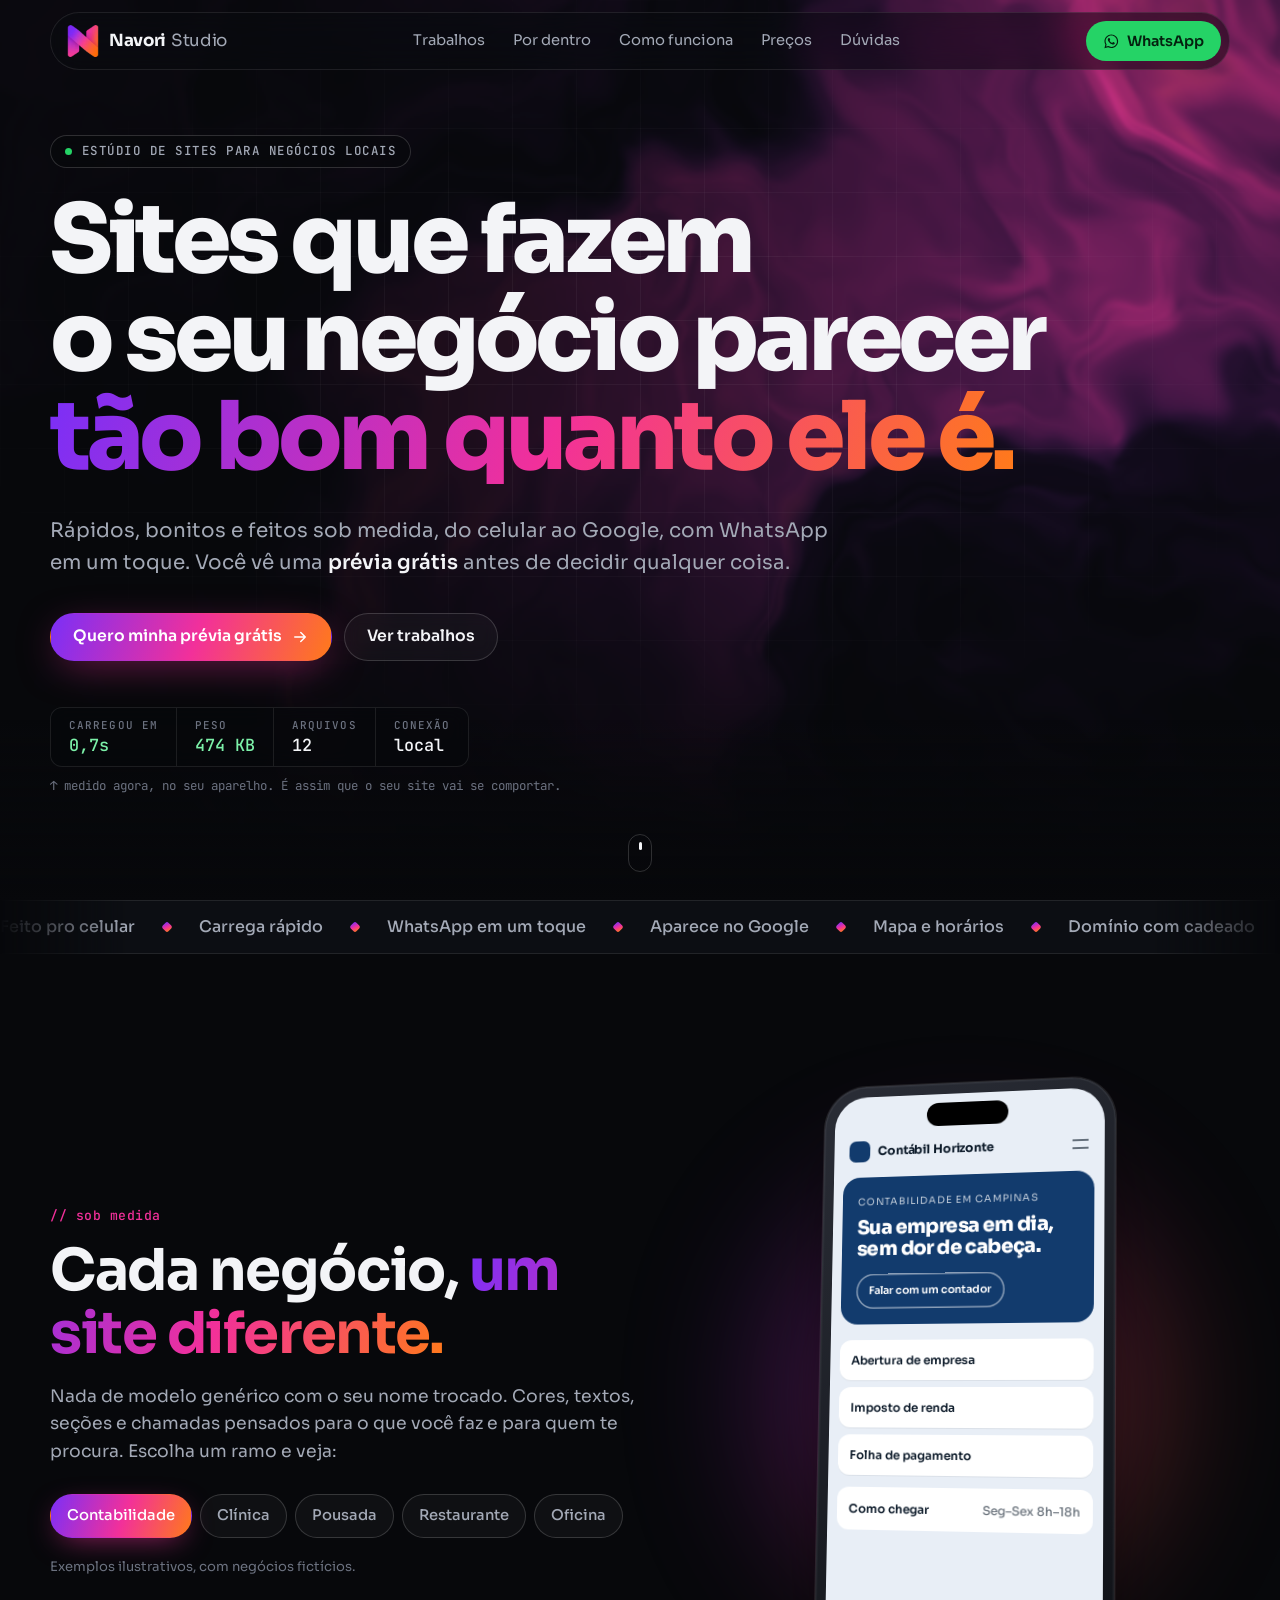
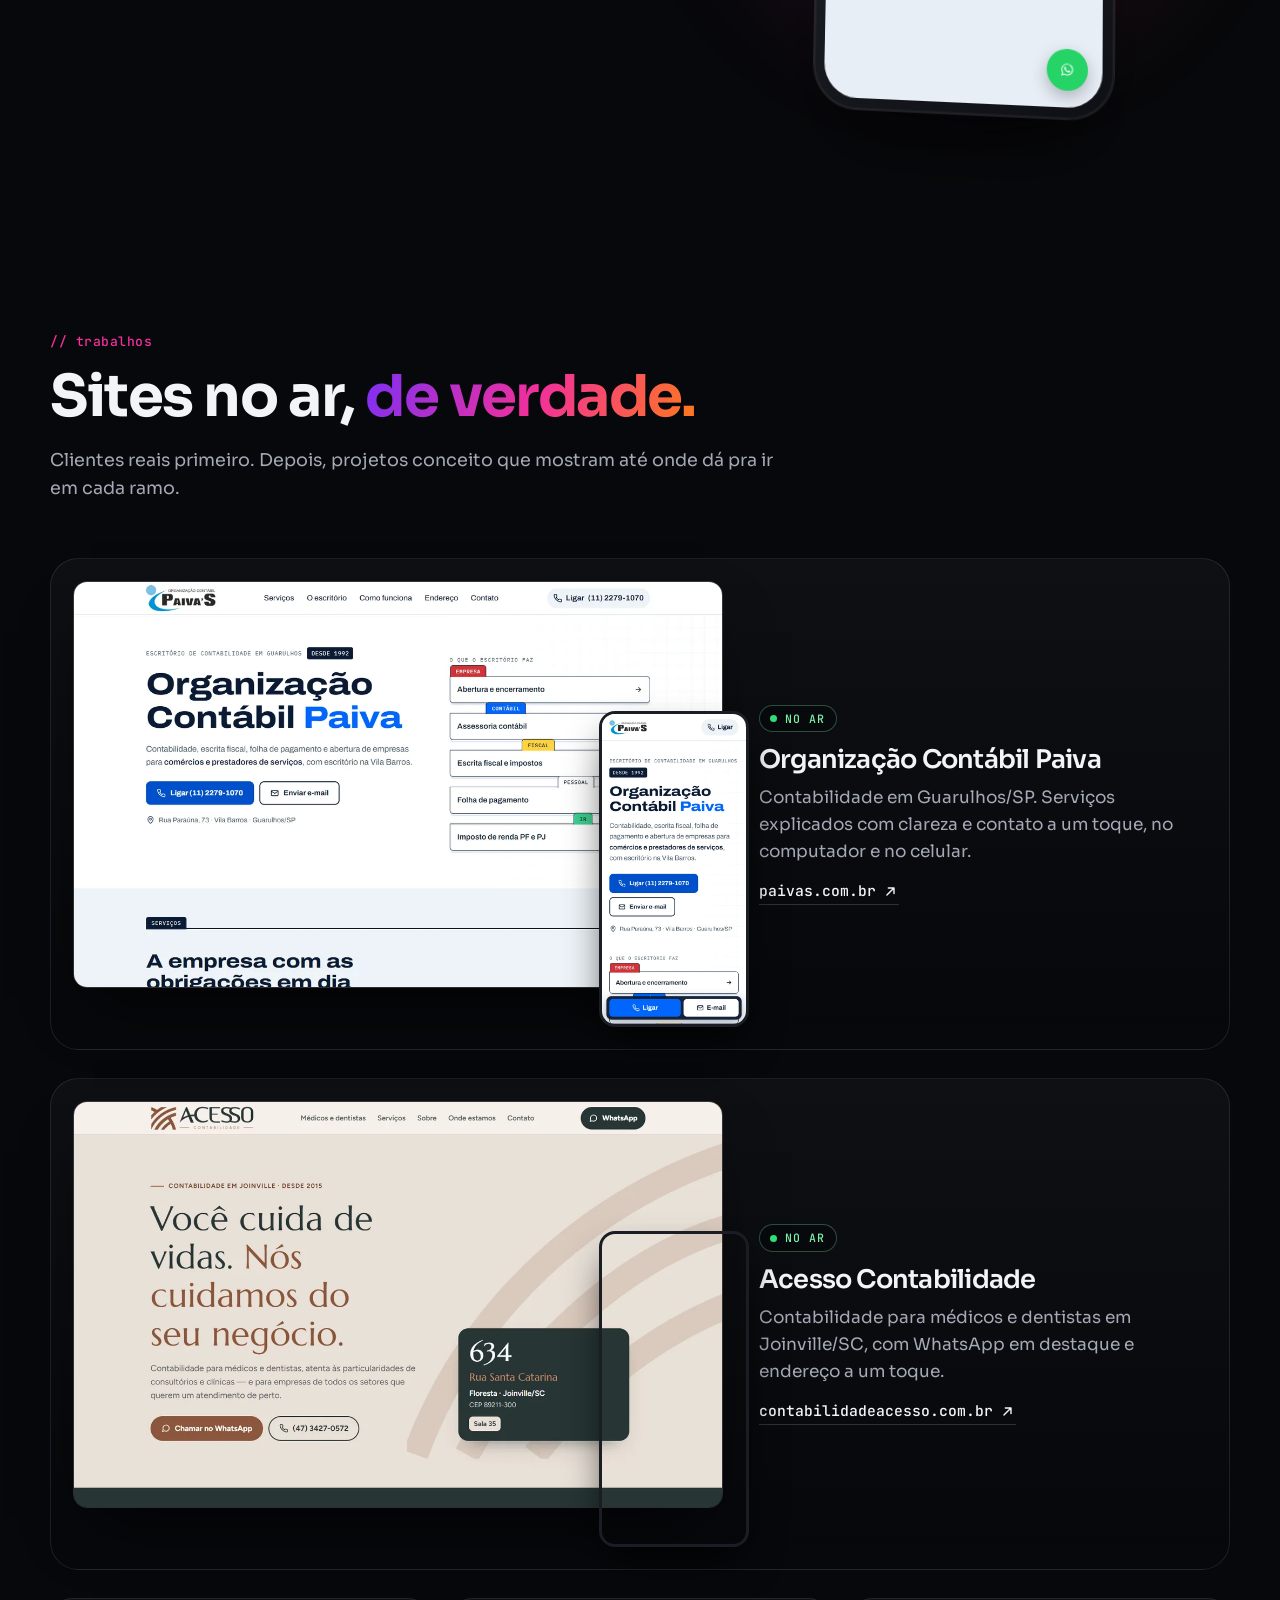
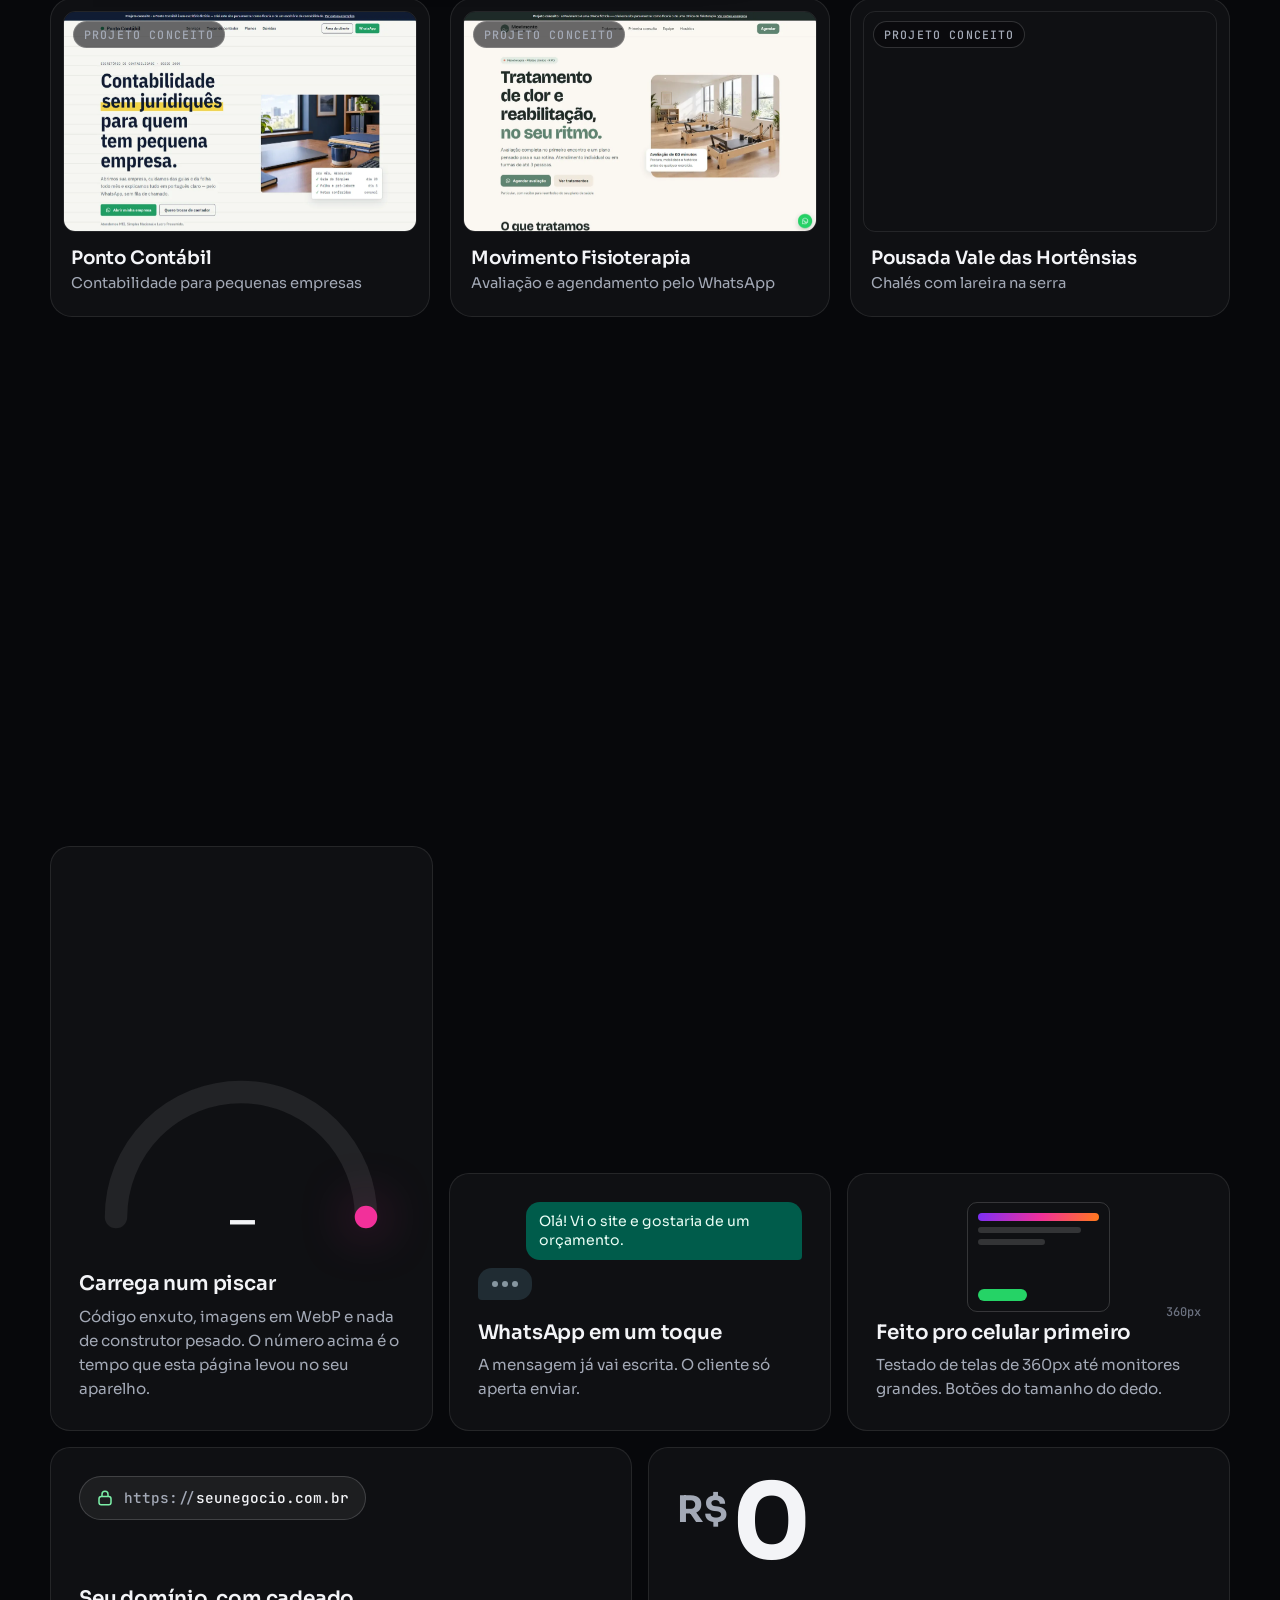
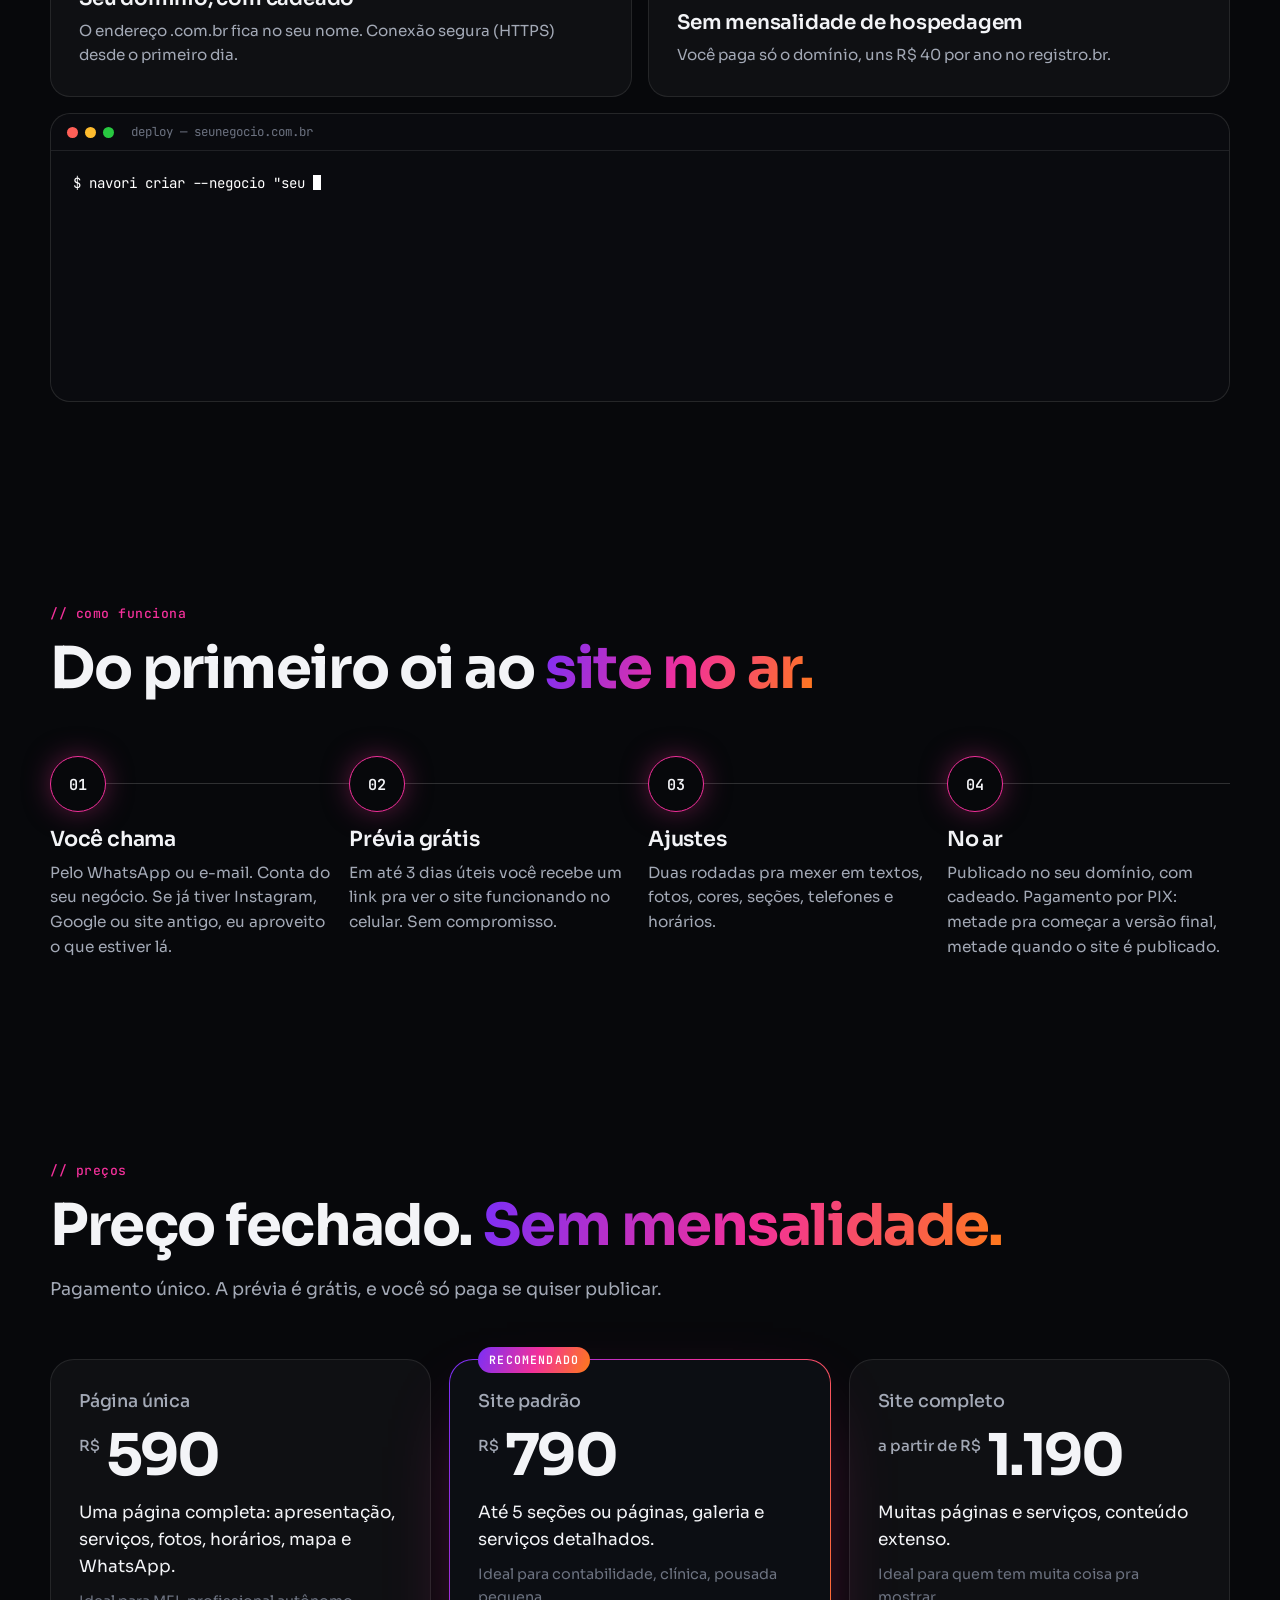
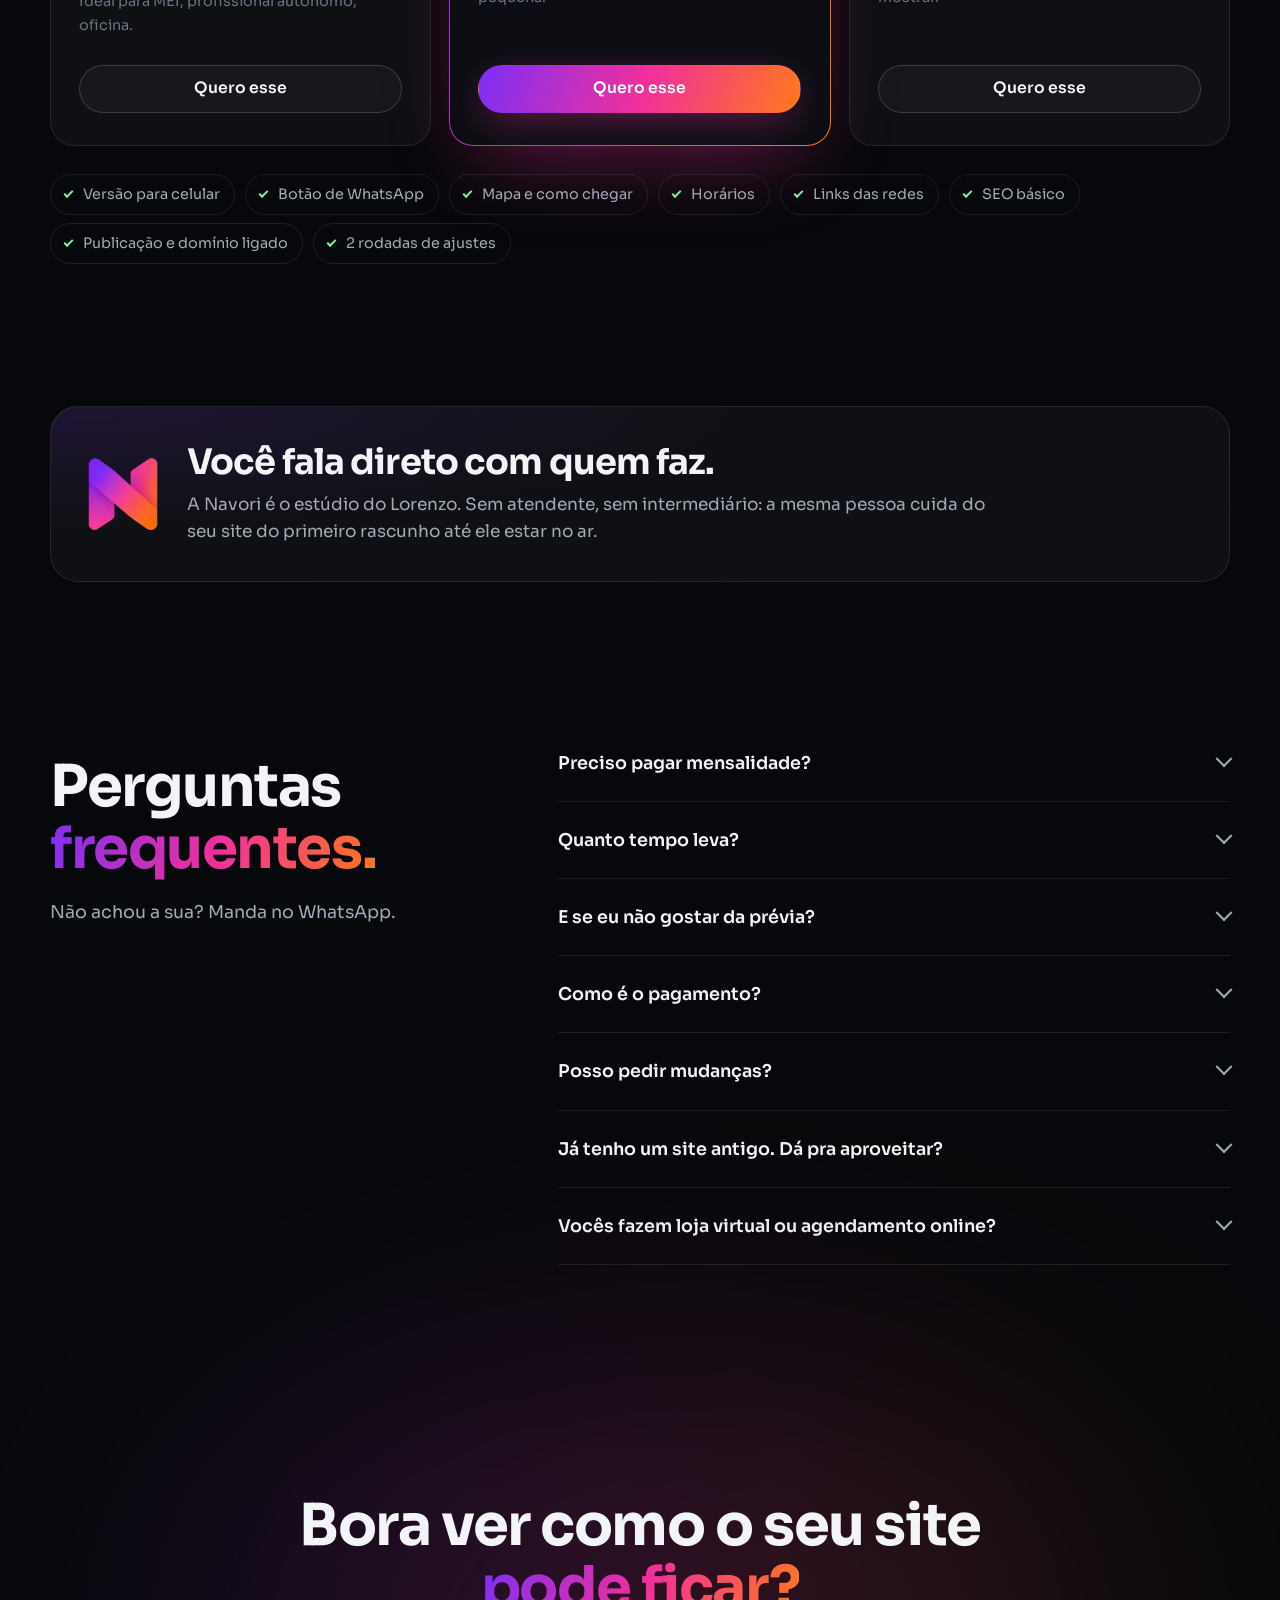
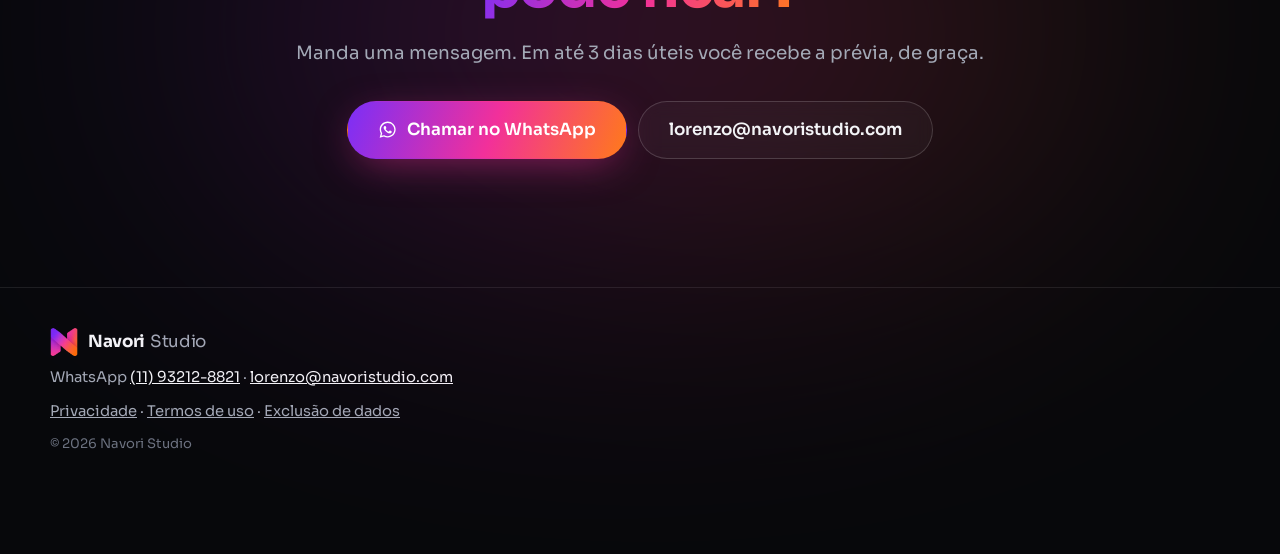
==== commit 78df83fb: "Canonical/OG/sitemap on the GitHub Pages URL until navoristudio.com points here; resize label positi" ====
--- a/index.html
+++ b/index.html
@@ -5,7 +5,7 @@
 <meta name="viewport" content="width=device-width,initial-scale=1,viewport-fit=cover">
 <title>Navori Studio — Sites rápidos e sob medida para negócios locais</title>
 <meta name="description" content="Sites rápidos, bonitos e feitos sob medida para negócios locais: celular, Google, WhatsApp e domínio com cadeado. Veja uma prévia grátis antes de decidir.">
-<link rel="canonical" href="https://navoristudio.com/">
+<link rel="canonical" href="https://lorenzomfc0098-spec.github.io/navori/">
 <meta name="theme-color" content="#07080b">
 <meta name="color-scheme" content="dark">
 <meta property="og:type" content="website">
@@ -13,8 +13,8 @@
 <meta property="og:site_name" content="Navori Studio">
 <meta property="og:title" content="Navori Studio — Sites rápidos e sob medida para negócios locais">
 <meta property="og:description" content="Do celular ao Google, com WhatsApp em um toque. Prévia grátis antes de decidir.">
-<meta property="og:url" content="https://navoristudio.com/">
-<meta property="og:image" content="https://navoristudio.com/img/og.png">
+<meta property="og:url" content="https://lorenzomfc0098-spec.github.io/navori/">
+<meta property="og:image" content="https://lorenzomfc0098-spec.github.io/navori/img/og.png">
 <meta property="og:image:width" content="1200">
 <meta property="og:image:height" content="630">
 <meta name="twitter:card" content="summary_large_image">
@@ -30,9 +30,9 @@
   "@context": "https://schema.org",
   "@type": "ProfessionalService",
   "name": "Navori Studio",
-  "url": "https://navoristudio.com/",
-  "logo": "https://navoristudio.com/img/icon-512.png",
-  "image": "https://navoristudio.com/img/og.png",
+  "url": "https://lorenzomfc0098-spec.github.io/navori/",
+  "logo": "https://lorenzomfc0098-spec.github.io/navori/img/icon-512.png",
+  "image": "https://lorenzomfc0098-spec.github.io/navori/img/og.png",
   "description": "Sites rápidos e sob medida para negócios locais, com prévia grátis.",
   "email": "lorenzo@navoristudio.com",
   "telephone": "+55-11-93212-8821",
--- a/assets/site.css
+++ b/assets/site.css
@@ -211,7 +211,7 @@
 .rz-bar{height:8px;border-radius:4px;background:var(--grad)}
 .rz-l{height:6px;border-radius:3px;background:rgba(255,255,255,.15);width:85%}.rz-l.s{width:55%}
 .rz-btn{margin-top:auto;height:12px;width:40%;border-radius:6px;background:var(--wa)}
-.rz-px{position:absolute;right:0;top:0;font:500 .75rem/1 var(--mono);color:var(--dim)}
+.rz-px{position:absolute;right:0;bottom:-6px;font:500 .75rem/1 var(--mono);color:var(--dim)}
 @keyframes rz{to{width:96%}}
 .lock{display:flex;align-items:center;gap:10px;margin-bottom:auto;padding:12px 16px;border-radius:999px;background:rgba(255,255,255,.06);border:1px solid var(--line2);width:max-content;max-width:100%;font:500 .9rem/1 var(--mono);color:var(--muted)}
 .lock b{color:var(--text);font-weight:500}
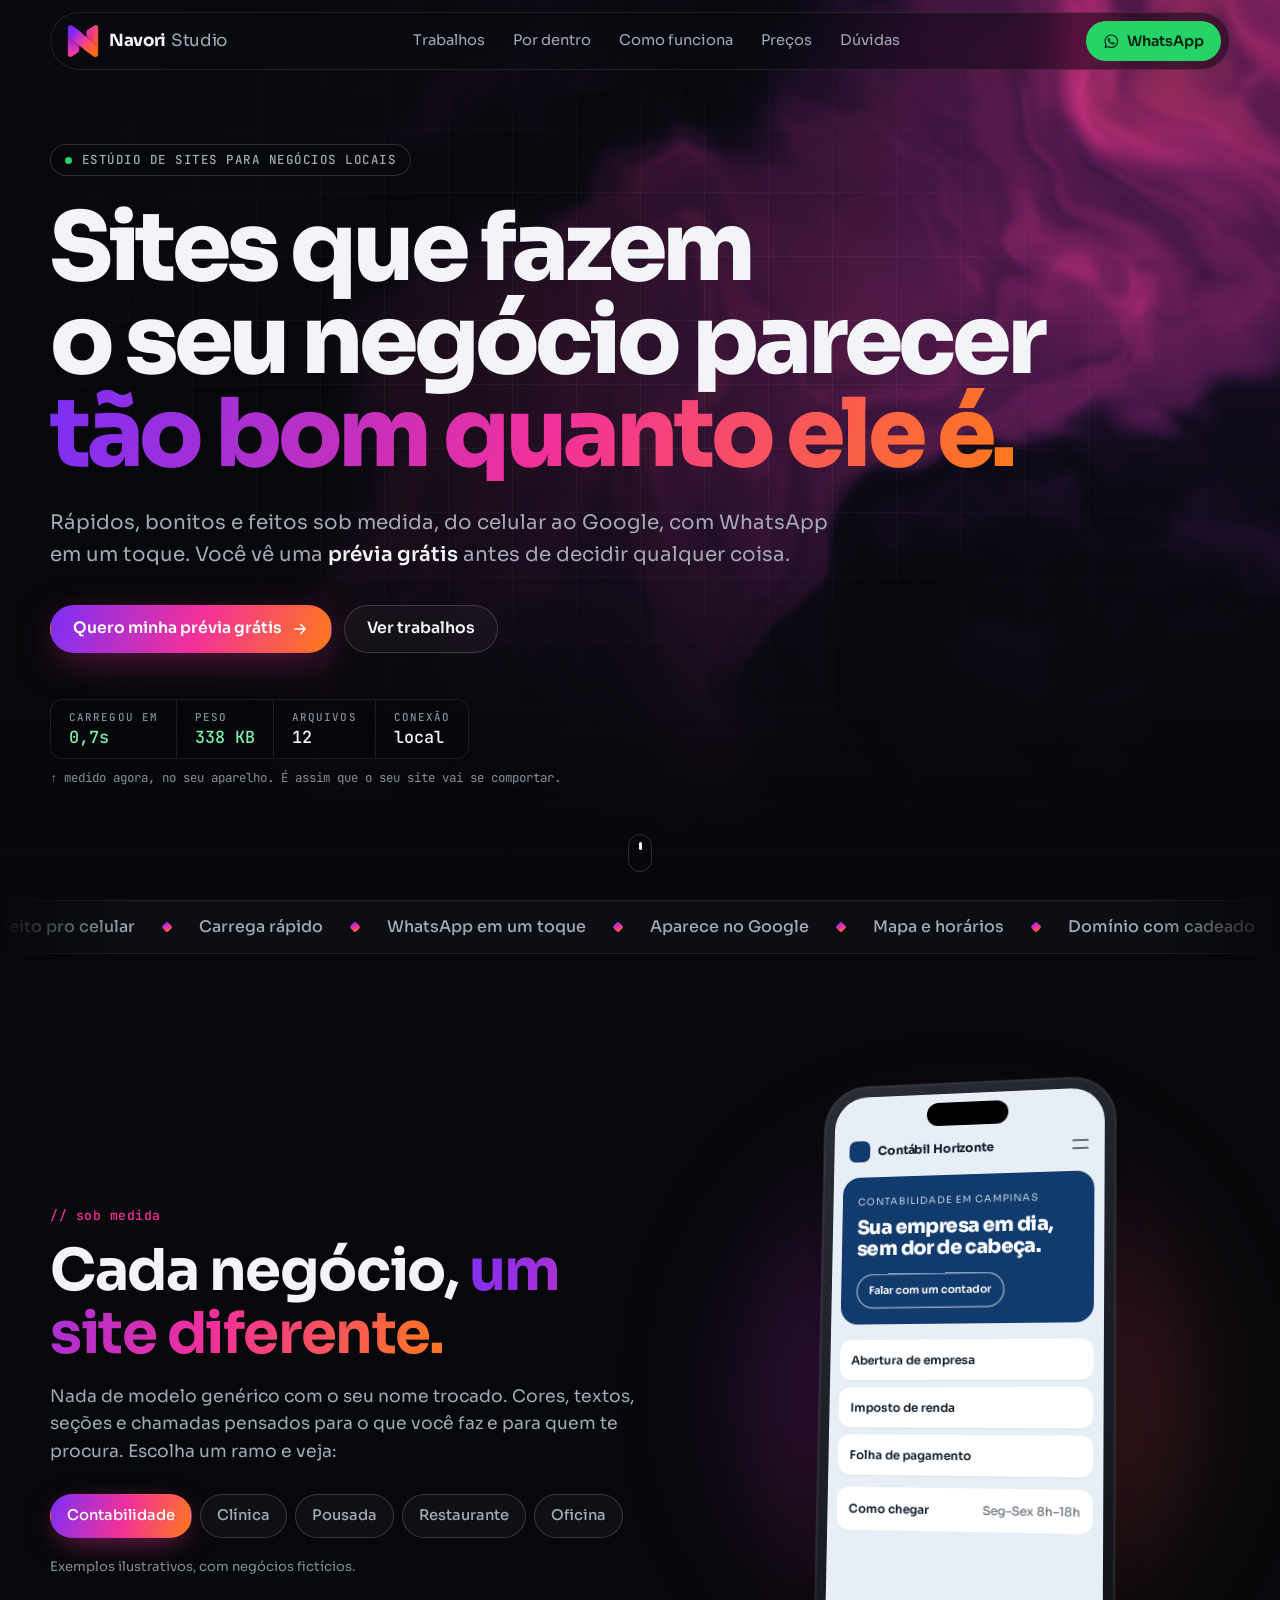
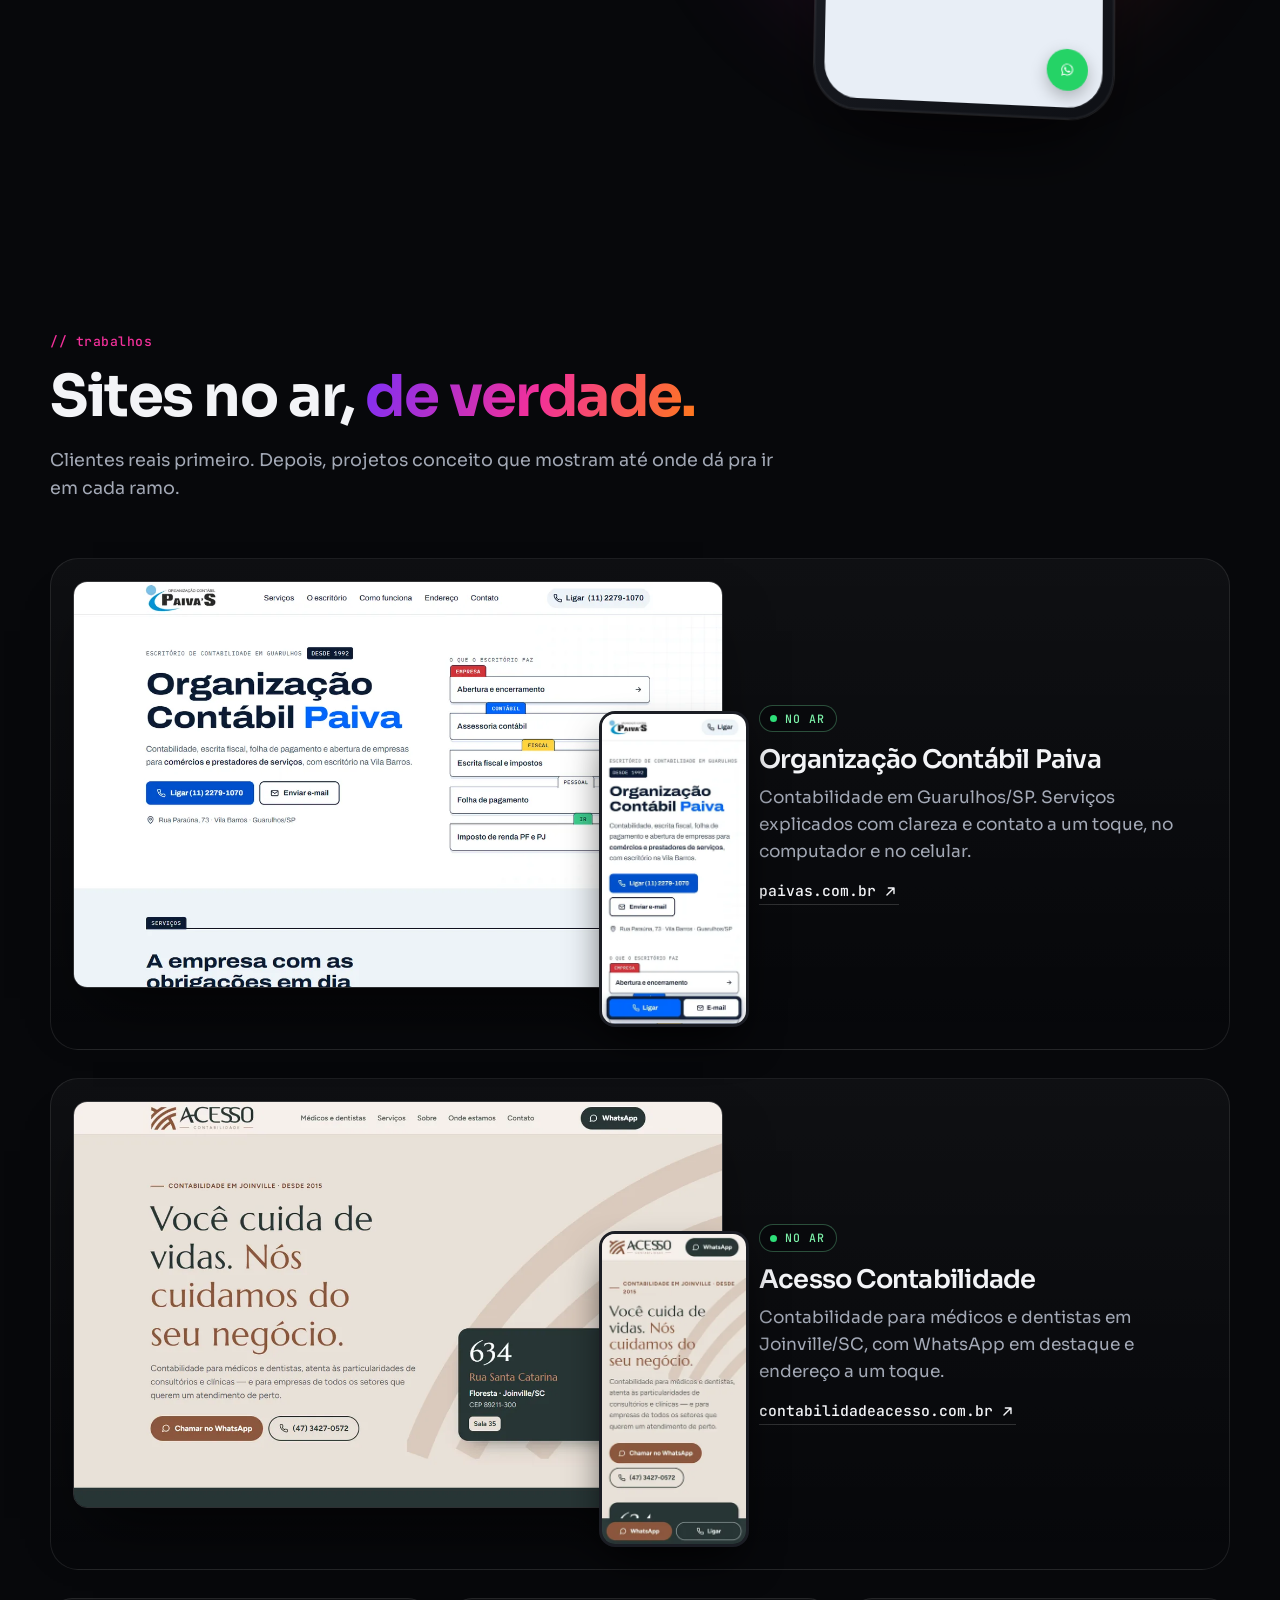
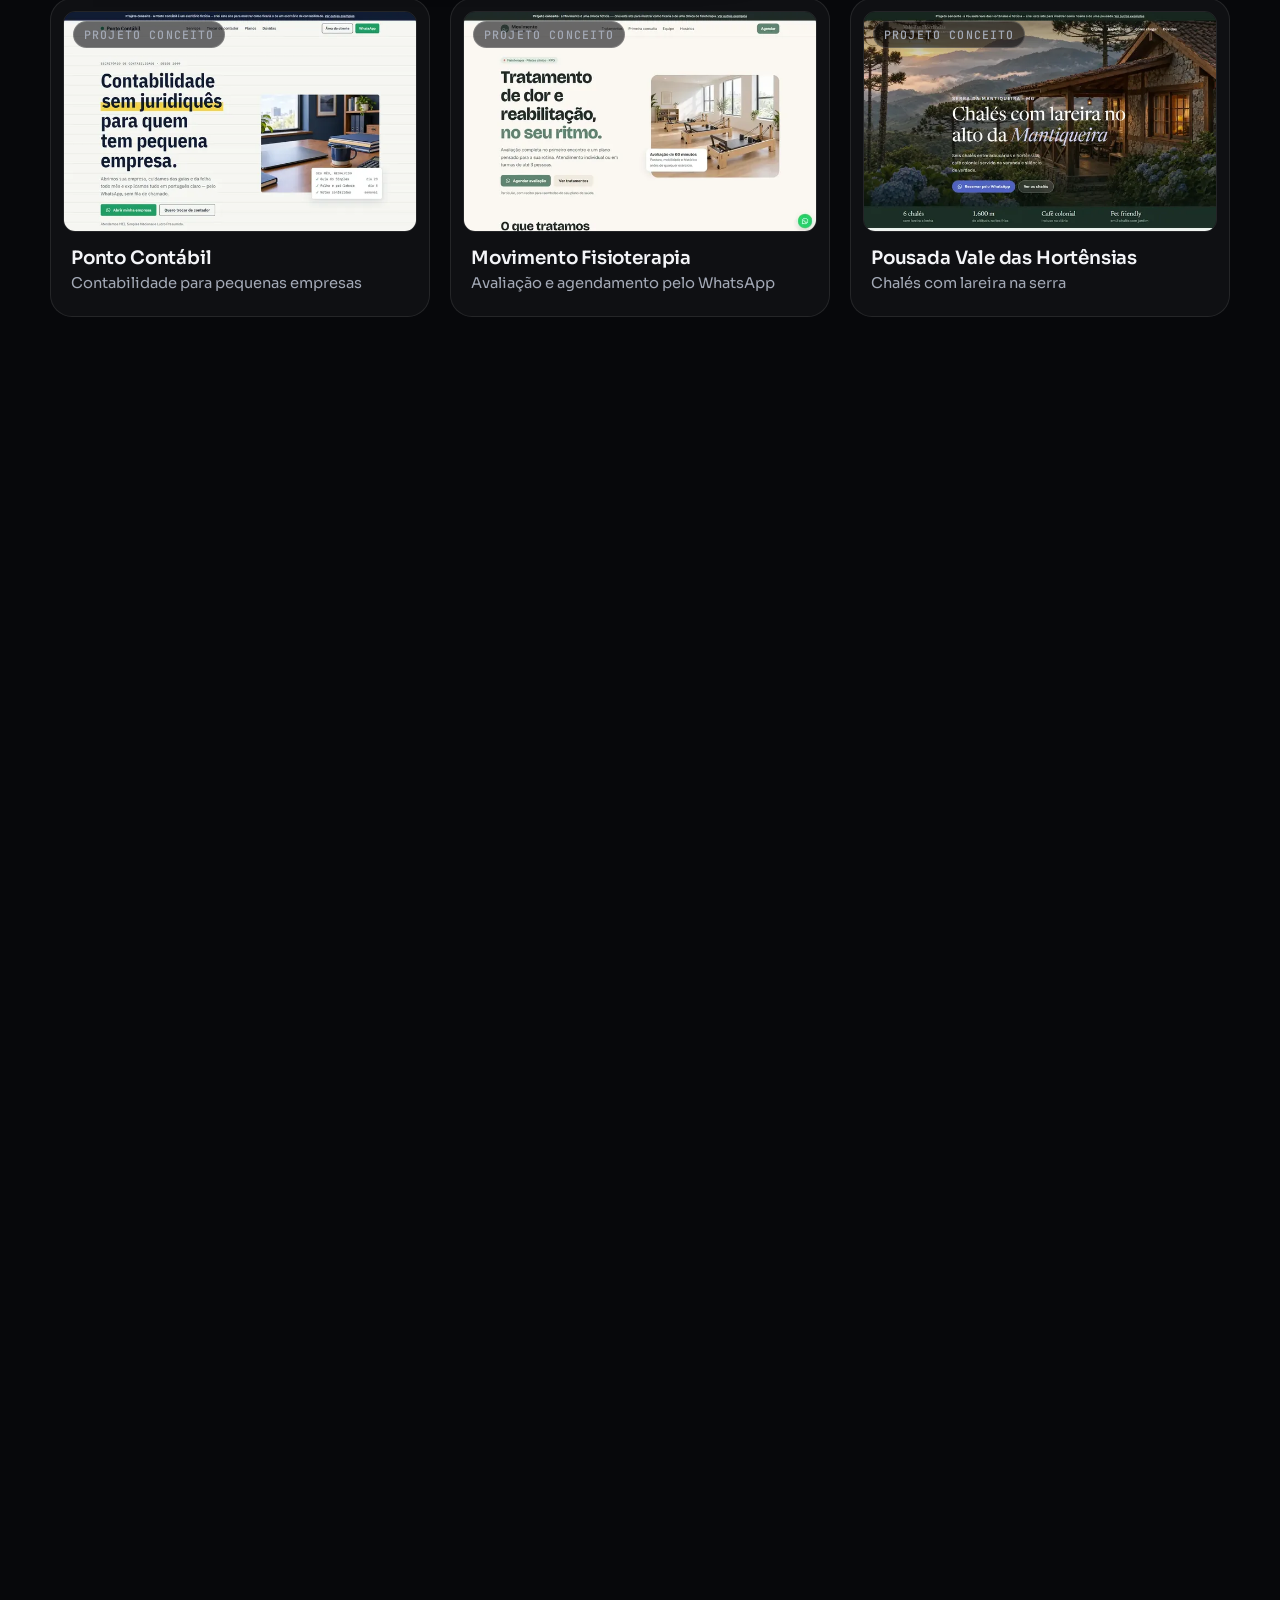
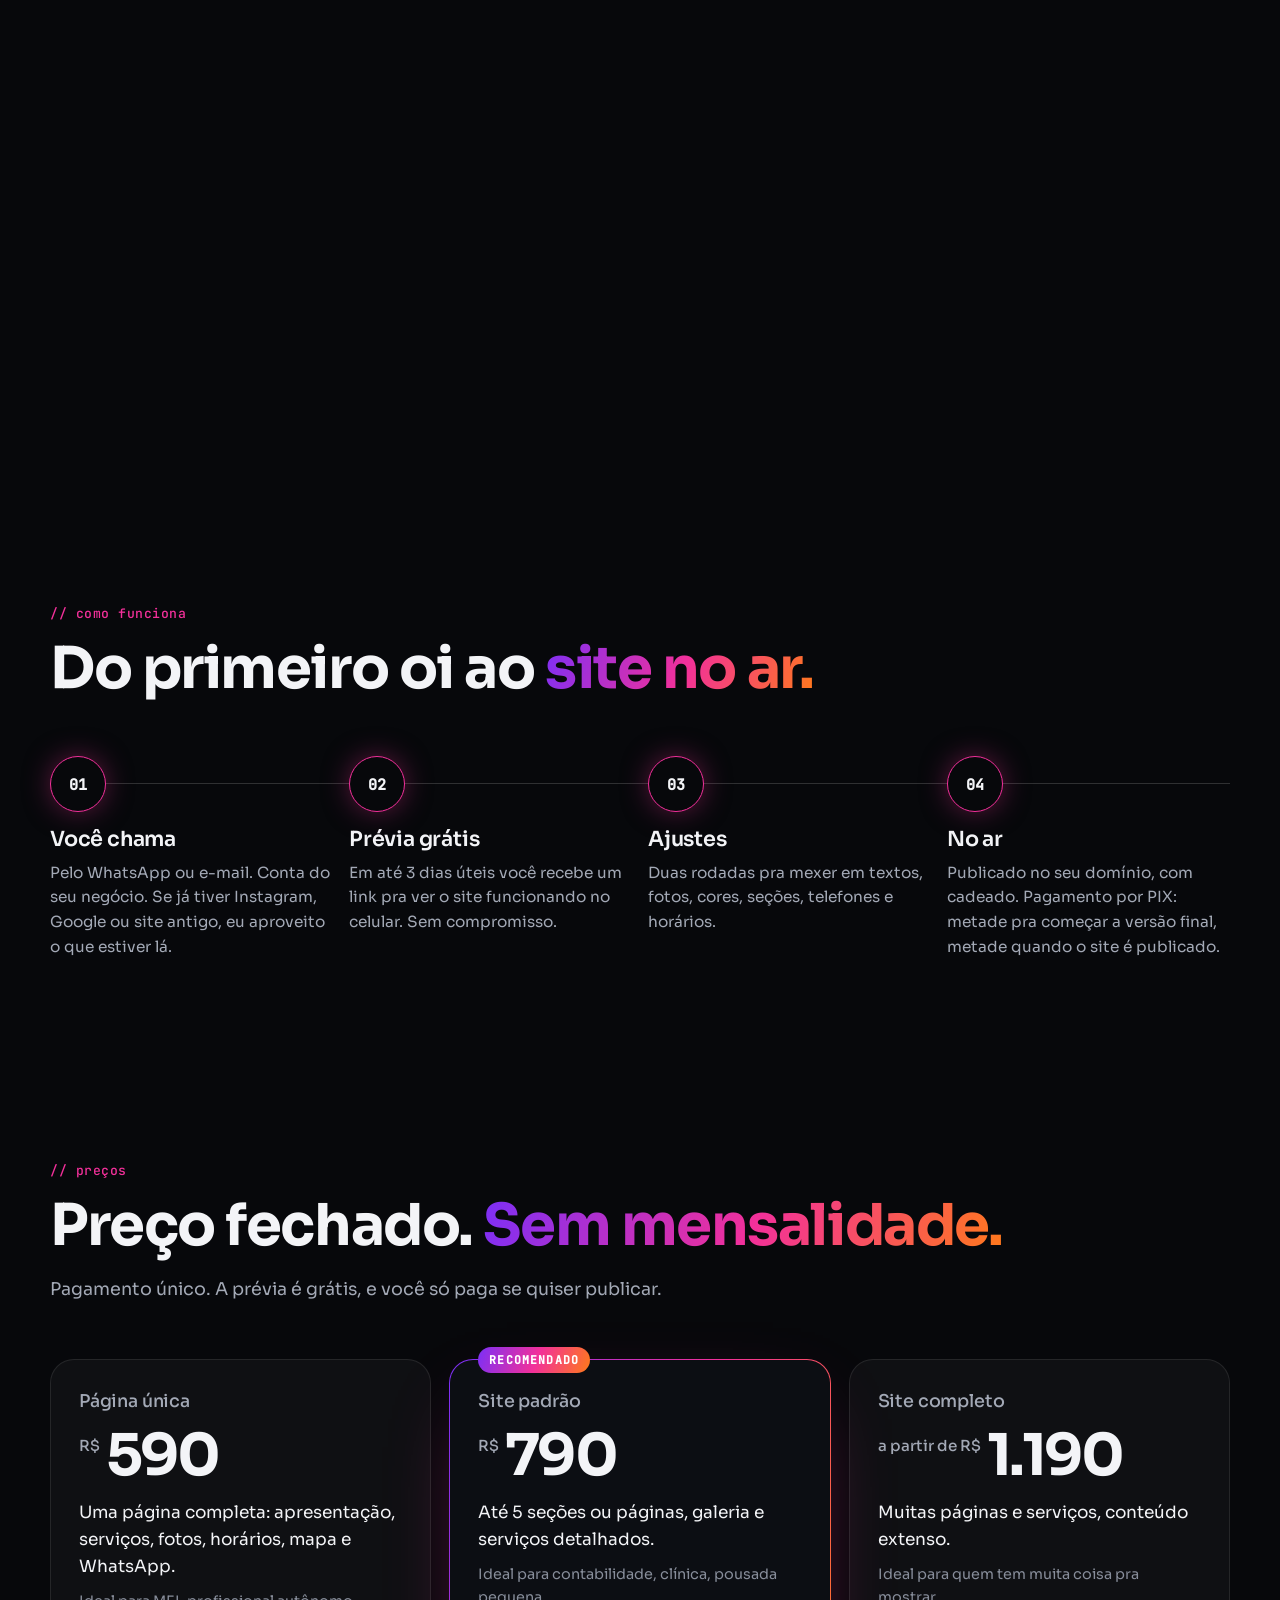
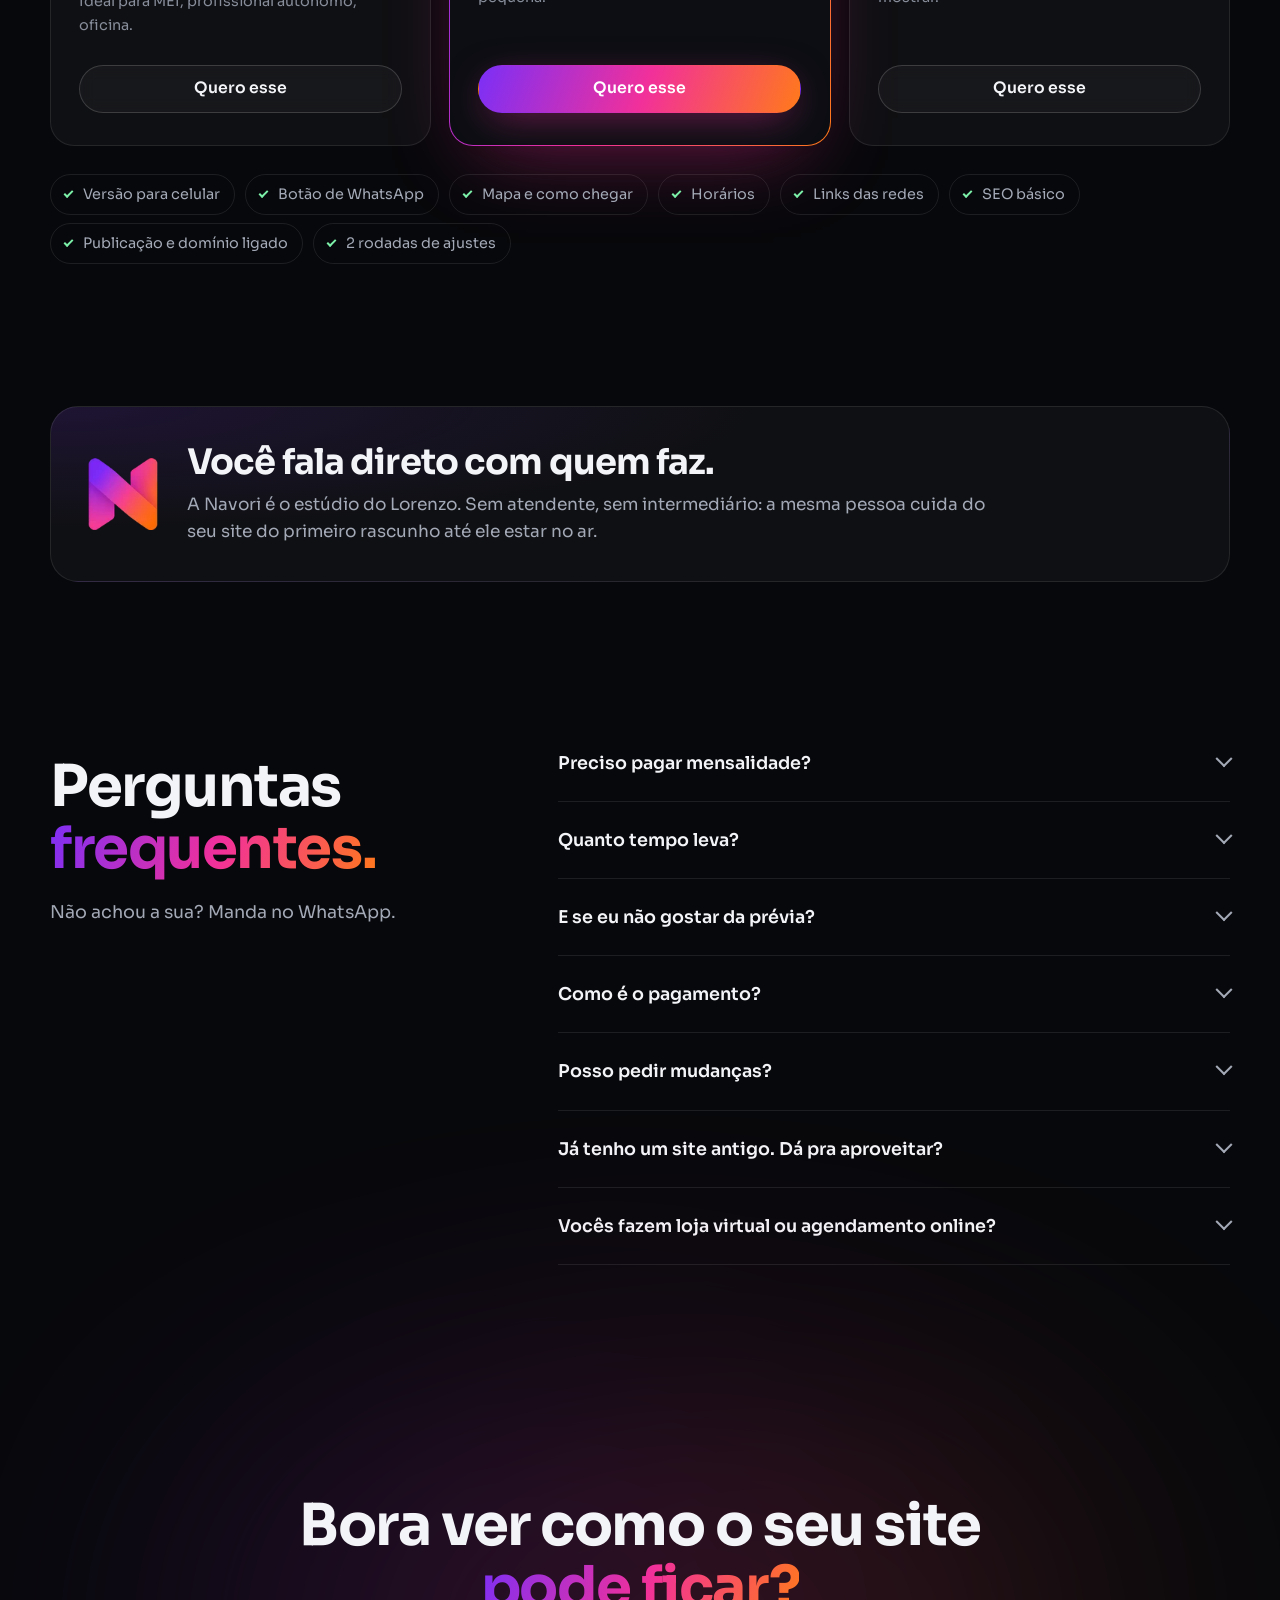
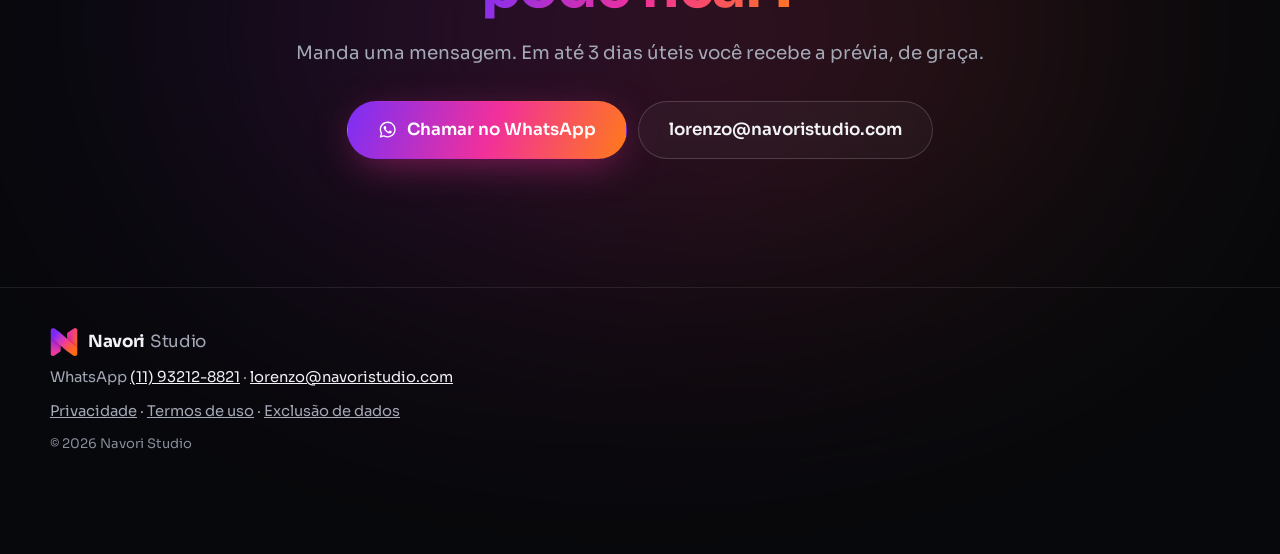
==== commit f3a72863: "Perf + a11y: inline CSS, self-hosted fonts with metric-matched fallback, transform-only hero entranc" ====
--- a/index.html
+++ b/index.html
@@ -21,10 +21,319 @@
 <link rel="icon" href="img/favicon-32.png" sizes="32x32">
 <link rel="apple-touch-icon" href="img/apple-touch-icon.png">
 <link rel="manifest" href="manifest.webmanifest">
-<link rel="preconnect" href="https://fonts.googleapis.com">
-<link rel="preconnect" href="https://fonts.gstatic.com" crossorigin>
-<link rel="stylesheet" href="https://fonts.googleapis.com/css2?family=JetBrains+Mono:wght@400;500&family=Sora:wght@400;500;600;700;800&display=swap">
-<link rel="stylesheet" href="assets/site.css">
+<link rel="preload" href="assets/fonts/sora.woff2" as="font" type="font/woff2" crossorigin>
+<style>
+@font-face{font-family:"Sora";src:url(assets/fonts/sora.woff2) format("woff2");font-weight:400 800;font-display:swap;unicode-range:U+0000-00FF,U+0131,U+0152-0153,U+02BB-02BC,U+02C6,U+02DA,U+02DC,U+2000-206F,U+20AC,U+2122,U+2212}
+@font-face{font-family:"JetBrains Mono";src:url(assets/fonts/jetbrains-mono.woff2) format("woff2");font-weight:400 500;font-display:swap;unicode-range:U+0000-00FF,U+0131,U+0152-0153,U+2000-206F,U+20AC,U+2122,U+2212}
+/* fallback with Sora's proportions, so the swap doesn't move the layout */
+@font-face{font-family:"Sora Fallback";src:local("Arial");size-adjust:90%;font-weight:400 600}
+@font-face{font-family:"Sora Fallback";src:local("Arial Bold"),local("Arial");size-adjust:87%;font-weight:700 800}
+
+:root{
+  --bg:#07080b; --bg2:#0c0e13; --panel:rgba(255,255,255,.035); --panel2:rgba(255,255,255,.06);
+  --line:rgba(255,255,255,.09); --line2:rgba(255,255,255,.16);
+  --text:#f3f4f7; --muted:#a3a9b6; --dim:#878d9a;
+  --g1:#7b2ff7; --g2:#f2309a; --g3:#ff7a1a; --wa:#25d366;
+  --grad:linear-gradient(110deg,var(--g1) 0%,var(--g2) 52%,var(--g3) 100%);
+  --r:20px; --r-sm:12px;
+  --font:"Sora","Sora Fallback",system-ui,-apple-system,"Segoe UI",Roboto,sans-serif;
+  --mono:"JetBrains Mono",ui-monospace,SFMono-Regular,Consolas,monospace;
+  --ease:cubic-bezier(.2,.7,.1,1);
+  --wrap:1180px;
+}
+*,*::before,*::after{box-sizing:border-box}
+html{scroll-behavior:smooth;-webkit-text-size-adjust:100%;scroll-padding-top:84px}
+body{margin:0;background:var(--bg);color:var(--text);font:400 17px/1.6 var(--font);overflow-x:hidden;-webkit-font-smoothing:antialiased}
+img{max-width:100%;height:auto;display:block}
+a{color:inherit}
+h1,h2,h3{line-height:1.08;letter-spacing:-.025em;margin:0}
+h2{font-size:clamp(2rem,4.6vw,3.6rem);font-weight:700;max-width:22ch}
+h3{font-size:1.15rem;font-weight:600;letter-spacing:-.01em}
+p{margin:0}
+::selection{background:var(--g2);color:#fff}
+:focus-visible{outline:2px solid var(--g2);outline-offset:3px;border-radius:6px}
+.i{width:1.15em;height:1.15em;flex:none}
+.grad{background:var(--grad);-webkit-background-clip:text;background-clip:text;color:transparent}
+.wrap{width:min(var(--wrap),100% - 32px);margin-inline:auto}
+.skip{position:absolute;left:-999px;top:8px;z-index:100;background:#fff;color:#000;padding:10px 14px;border-radius:8px}
+.skip:focus{left:8px}
+.fine{color:var(--dim);font-size:.82rem;margin-top:18px}
+
+/* progress bar */
+.progress{position:fixed;inset:0 0 auto;height:2px;background:var(--grad);transform-origin:0 50%;transform:scaleX(0);z-index:60}
+
+/* buttons */
+.btn{--h:48px;display:inline-flex;align-items:center;justify-content:center;gap:.55em;min-height:var(--h);padding:0 22px;border-radius:999px;font:600 .98rem/1 var(--font);text-decoration:none;border:1px solid transparent;cursor:pointer;transition:transform .25s var(--ease),box-shadow .25s,background .25s,border-color .25s;will-change:transform}
+.btn-sm{--h:40px;padding:0 16px;font-size:.9rem}
+.btn-lg{--h:58px;padding:0 30px;font-size:1.05rem}
+.btn-grad{background:var(--grad);color:#fff;box-shadow:0 10px 40px -10px rgba(242,48,154,.55)}
+.btn-grad:hover{box-shadow:0 16px 50px -8px rgba(242,48,154,.75)}
+.btn-ghost{background:var(--panel);border-color:var(--line2);color:var(--text);backdrop-filter:blur(8px)}
+.btn-ghost:hover{background:var(--panel2);border-color:rgba(255,255,255,.3)}
+.btn-wa{background:var(--wa);color:#04210f}
+.btn-wa:hover{box-shadow:0 8px 30px -6px rgba(37,211,102,.6)}
+
+/* nav */
+.nav{position:fixed;top:12px;left:50%;transform:translateX(-50%);z-index:50;width:min(var(--wrap),100% - 24px);display:flex;align-items:center;justify-content:space-between;gap:16px;padding:8px 8px 8px 16px;border-radius:999px;background:rgba(10,11,15,.55);border:1px solid var(--line);backdrop-filter:blur(16px) saturate(140%);-webkit-backdrop-filter:blur(16px) saturate(140%);transition:background .3s,border-color .3s}
+.nav.scrolled{background:rgba(10,11,15,.82);border-color:var(--line2)}
+.brand{display:inline-flex;align-items:center;gap:10px;text-decoration:none;font-weight:700;font-size:1.05rem;letter-spacing:-.02em}
+.brand b{font-weight:400;color:var(--muted);margin-left:.3em}
+.nav nav{display:flex;gap:4px}
+.nav nav a{text-decoration:none;color:var(--muted);font-size:.92rem;padding:8px 12px;border-radius:999px;transition:color .2s,background .2s}
+.nav nav a:hover{color:var(--text);background:var(--panel2)}
+@media (max-width:860px){.nav nav{display:none}}
+@media (max-width:420px){.nav .btn-wa span{display:none}.nav .btn-wa{width:40px;padding:0}}
+
+/* hero */
+.hero{position:relative;min-height:100svh;display:flex;align-items:center;padding:120px 0 90px;overflow:hidden;isolation:isolate}
+.hero-gl{position:absolute;inset:0;width:100%;height:100%;z-index:-2;opacity:0;transition:opacity 1.2s ease;background:radial-gradient(60% 50% at 70% 30%,rgba(123,47,247,.35),transparent 70%),radial-gradient(50% 50% at 30% 80%,rgba(255,122,26,.18),transparent 70%)}
+.hero-gl.on{opacity:1}
+.hero-grid{position:absolute;inset:0;z-index:-1;background-image:linear-gradient(var(--line) 1px,transparent 1px),linear-gradient(90deg,var(--line) 1px,transparent 1px);background-size:64px 64px;mask-image:radial-gradient(ellipse 80% 60% at 50% 40%,#000 20%,transparent 75%);-webkit-mask-image:radial-gradient(ellipse 80% 60% at 50% 40%,#000 20%,transparent 75%);opacity:.5}
+.hero::after{content:"";position:absolute;inset:auto 0 0;height:180px;background:linear-gradient(transparent,var(--bg));z-index:-1}
+.eyebrow{display:inline-flex;align-items:center;gap:10px;font:500 .78rem/1 var(--mono);letter-spacing:.12em;text-transform:uppercase;color:var(--muted);padding:9px 14px;border:1px solid var(--line2);border-radius:999px;background:rgba(7,8,11,.5);backdrop-filter:blur(6px)}
+.dot{width:7px;height:7px;border-radius:50%;background:var(--wa);box-shadow:0 0 0 0 rgba(37,211,102,.6);animation:ping 2.2s infinite}
+@keyframes ping{70%{box-shadow:0 0 0 9px rgba(37,211,102,0)}100%{box-shadow:0 0 0 0 rgba(37,211,102,0)}}
+.hero-title{font-size:clamp(2.6rem,7.4vw,6.1rem);font-weight:800;letter-spacing:-.045em;line-height:.98;margin:26px 0 26px;max-width:14ch}
+.hero-title .line{display:block}
+/* transform-only entrance: text is painted at once (fast LCP), then glides into place */
+.rise{animation:rise 1s var(--ease) both}
+.hero-title .line>span{display:inline-block;animation:rise 1s var(--ease) both}
+.hero-title .line:nth-child(2)>span{animation-delay:.06s}
+.hero-title .line:nth-child(3)>span{animation-delay:.12s}
+.lead.rise{animation-delay:.18s}.cta-row.rise{animation-delay:.24s}.hud.rise{animation-delay:.3s}
+@keyframes rise{from{transform:translateY(22px)}}
+.lead{font-size:clamp(1.05rem,1.6vw,1.25rem);color:var(--muted);max-width:52ch}
+.lead strong{color:var(--text);font-weight:600}
+.cta-row{display:flex;flex-wrap:wrap;gap:12px;margin-top:34px}
+.cta-row.center{justify-content:center}
+.hud{display:grid;grid-template-columns:repeat(4,auto);justify-content:start;gap:0;margin:46px 0 0;border:1px solid var(--line);border-radius:var(--r-sm);background:rgba(7,8,11,.55);backdrop-filter:blur(10px);width:max-content;max-width:100%;overflow:hidden}
+.hud div{padding:12px 18px;border-right:1px solid var(--line)}
+.hud div:last-child{border-right:0}
+.hud dt{font:500 .68rem/1 var(--mono);text-transform:uppercase;letter-spacing:.1em;color:var(--dim)}
+.hud dd{margin:6px 0 0;font:500 1.05rem/1 var(--mono);color:var(--text)}
+.hud dd.good{color:#7cf0a8}
+.hud-note{font:400 .78rem/1.4 var(--mono);color:var(--dim);margin-top:10px}
+@media (max-width:560px){.hud{grid-template-columns:repeat(2,1fr);width:100%}.hud div:nth-child(2){border-right:0}.hud div:nth-child(-n+2){border-bottom:1px solid var(--line)}}
+.scroll-cue{position:absolute;left:50%;bottom:28px;width:24px;height:38px;border:1.5px solid var(--line2);border-radius:14px;transform:translateX(-50%)}
+.scroll-cue span{position:absolute;left:50%;top:7px;width:3px;height:8px;margin-left:-1.5px;border-radius:2px;background:var(--text);animation:cue 1.8s infinite}
+@keyframes cue{0%{opacity:0;transform:translateY(0)}30%{opacity:1}100%{opacity:0;transform:translateY(12px)}}
+@media (max-height:720px){.scroll-cue{display:none}}
+@media (max-width:480px){.eyebrow{font-size:.66rem;letter-spacing:.06em;padding:8px 12px}}
+
+/* marquee */
+.marquee{border-block:1px solid var(--line);background:var(--bg2);overflow:hidden;padding:18px 0;mask-image:linear-gradient(90deg,transparent,#000 10%,#000 90%,transparent);-webkit-mask-image:linear-gradient(90deg,transparent,#000 10%,#000 90%,transparent)}
+.marquee-track{display:flex;align-items:center;gap:28px;width:max-content;animation:marq 40s linear infinite}
+.marquee span{font:500 1rem/1 var(--font);white-space:nowrap;color:var(--muted)}
+.marquee i{width:8px;height:8px;border-radius:2px;background:var(--grad);transform:rotate(45deg);flex:none}
+.marquee:hover .marquee-track{animation-play-state:paused}
+@keyframes marq{to{transform:translateX(-50%)}}
+
+/* sections */
+.section{padding:clamp(64px,8vw,110px) 0}
+.kicker{font:500 .82rem/1 var(--mono);color:var(--g2);margin-bottom:18px;letter-spacing:.04em}
+.section-lead{color:var(--muted);font-size:1.1rem;max-width:56ch;margin-top:18px}
+
+/* reveal */
+.reveal{opacity:0;transform:translateY(26px);transition:opacity .9s var(--ease),transform .9s var(--ease)}
+.reveal.in{opacity:1;transform:none}
+.no-js .reveal{opacity:1;transform:none}
+
+/* demo */
+.demo-grid{display:grid;grid-template-columns:1.05fr .95fr;gap:60px;align-items:center}
+.demo-copy p:not(.kicker):not(.fine){color:var(--muted);font-size:1.08rem;margin-top:18px;max-width:46ch}
+.chips{display:flex;flex-wrap:wrap;gap:8px;margin-top:28px}
+.chips button{font:500 .92rem/1 var(--font);color:var(--muted);background:var(--panel);border:1px solid var(--line2);padding:12px 16px;border-radius:999px;cursor:pointer;min-height:44px;transition:all .25s var(--ease)}
+.chips button:hover{color:var(--text);border-color:rgba(255,255,255,.3)}
+.chips button[aria-selected="true"]{color:#fff;background:var(--grad);border-color:transparent;box-shadow:0 8px 30px -10px rgba(242,48,154,.7)}
+.phone-stage{position:relative;display:grid;place-items:center;padding:20px 0}
+.phone{position:relative;width:min(300px,78vw);aspect-ratio:9/19;border-radius:44px;padding:11px;background:linear-gradient(145deg,#2a2d36,#0e1015);box-shadow:0 0 0 1px rgba(255,255,255,.1),0 40px 80px -20px rgba(0,0,0,.8),inset 0 0 0 1.5px rgba(255,255,255,.06);z-index:1;transform:perspective(1200px) rotateY(-10deg) rotateX(4deg);transition:transform .8s var(--ease)}
+.phone-stage:hover .phone{transform:perspective(1200px) rotateY(-3deg) rotateX(1deg)}
+.phone-notch{position:absolute;top:20px;left:50%;width:84px;height:24px;margin-left:-42px;border-radius:14px;background:#000;z-index:3}
+.phone-glow{position:absolute;width:70%;height:60%;background:var(--grad);filter:blur(80px);opacity:.35;border-radius:50%}
+.phone-screen{--p:#123b6d;--a:#e8eef6;--t:#0d1b2a;--c:#fff;--btn:#123b6d;--btnt:#fff;height:100%;border-radius:34px;overflow:hidden;background:var(--a);color:var(--t);position:relative;display:flex;flex-direction:column;font-size:12px;transition:background .5s,color .5s}
+.ds-bar{display:flex;align-items:center;gap:8px;padding:46px 16px 12px}
+.ds-logo{width:22px;height:22px;border-radius:7px;background:var(--p);transition:background .5s,border-radius .5s}
+.ds-name{font-weight:700;font-size:12.5px;flex:1;letter-spacing:-.01em}
+.ds-menu{width:16px;height:10px;border-block:2px solid currentColor;position:relative;opacity:.6}
+.ds-hero{padding:18px 16px 16px;background:var(--p);color:var(--btnt);margin:4px 10px;border-radius:18px;transition:background .5s}
+.ds-tag{font-size:10px;text-transform:uppercase;letter-spacing:.1em;opacity:.75}
+.ds-h{font-size:20px;line-height:1.1;font-weight:800;letter-spacing:-.03em;margin:8px 0 14px}
+.ds-btn{display:inline-block;background:var(--btn);color:var(--btnt);padding:9px 13px;border-radius:999px;font-weight:600;font-size:11px;box-shadow:inset 0 0 0 1.5px rgba(255,255,255,.5);transition:background .5s}
+.ds-cards{display:grid;gap:7px;padding:12px 10px}
+.ds-cards span{background:var(--c);padding:11px 12px;border-radius:12px;font-weight:600;box-shadow:0 1px 0 rgba(0,0,0,.06);transition:background .5s}
+.ds-map{margin:0 10px;padding:12px;border-radius:12px;background:var(--c);display:flex;justify-content:space-between;font-weight:600;transition:background .5s}
+.ds-map span:last-child{opacity:.6;font-weight:500}
+.ds-wa{position:absolute;right:14px;bottom:16px;width:40px;height:40px;border-radius:50%;background:var(--wa);color:#fff;display:grid;place-items:center;box-shadow:0 6px 16px rgba(0,0,0,.25)}
+.phone-screen.swap>*{animation:swap .55s var(--ease) both}
+.phone-screen.swap>*:nth-child(2){animation-delay:.05s}.phone-screen.swap>*:nth-child(3){animation-delay:.1s}.phone-screen.swap>*:nth-child(4){animation-delay:.15s}
+@keyframes swap{from{opacity:0;transform:translateY(12px)}to{opacity:1;transform:none}}
+.phone-screen[data-theme="clinica"]{--p:#0f766e;--a:#f0faf8;--t:#0b2b28;--c:#fff;--btn:#fff;--btnt:#0f766e}
+.phone-screen[data-theme="clinica"] .ds-btn{color:#0f766e;box-shadow:none}
+.phone-screen[data-theme="clinica"] .ds-hero{color:#fff}
+.phone-screen[data-theme="pousada"]{--p:#3b2f2a;--a:#f6efe6;--t:#2b211c;--c:#fffaf3;--btn:#c8873a;--btnt:#fff}
+.phone-screen[data-theme="pousada"] .ds-h{font-family:Georgia,serif;font-weight:600;letter-spacing:-.01em}
+.phone-screen[data-theme="pousada"] .ds-logo{border-radius:50%}
+.phone-screen[data-theme="restaurante"]{--p:#b42318;--a:#fff6ec;--t:#2a120c;--c:#fff;--btn:#f6c343;--btnt:#2a120c}
+.phone-screen[data-theme="restaurante"] .ds-hero{color:#fff}
+.phone-screen[data-theme="restaurante"] .ds-btn{box-shadow:none}
+.phone-screen[data-theme="oficina"]{--p:#111;--a:#1c1c1e;--t:#f2f2f2;--c:#2a2a2d;--btn:#ffcc00;--btnt:#111}
+.phone-screen[data-theme="oficina"] .ds-btn{box-shadow:none}
+.phone-screen[data-theme="oficina"] .ds-hero{background:linear-gradient(135deg,#111,#2b2b2b);border:1px solid #333;color:#fff}
+@media (max-width:900px){.demo-grid{grid-template-columns:1fr;gap:30px}.phone{transform:none}}
+
+/* work */
+.work-real{display:grid;gap:28px;margin-top:56px}
+.work{display:grid;grid-template-columns:1.45fr 1fr;gap:36px;align-items:center;padding:22px;border:1px solid var(--line);border-radius:28px;background:linear-gradient(180deg,var(--panel),transparent)}
+.work-media{position:relative;display:block;border-radius:16px;padding-bottom:6%}
+.shot-d{border-radius:14px;border:1px solid var(--line2);box-shadow:0 30px 60px -20px rgba(0,0,0,.7);transition:transform .7s var(--ease)}
+.shot-m{position:absolute;right:-4%;bottom:0;width:23%;border-radius:16px;border:3px solid #1b1d24;box-shadow:0 20px 40px -10px rgba(0,0,0,.8);transition:transform .7s var(--ease)}
+.work:hover .shot-d{transform:translateY(-6px)}
+.work:hover .shot-m{transform:translateY(-14px) rotate(-2deg)}
+.work-meta h3{font-size:1.6rem;margin:14px 0 10px;letter-spacing:-.03em}
+.work-meta p{color:var(--muted)}
+.link{display:inline-flex;align-items:center;gap:6px;margin-top:18px;font:500 .92rem/1 var(--mono);color:var(--text);text-decoration:none;border-bottom:1px solid var(--line2);padding-bottom:4px}
+.link:hover{border-color:var(--g2)}
+.badge{display:inline-flex;align-items:center;gap:8px;font:500 .72rem/1 var(--mono);text-transform:uppercase;letter-spacing:.1em;padding:7px 10px;border-radius:999px;border:1px solid var(--line2);color:var(--muted);background:rgba(7,8,11,.6)}
+.badge.live{color:#7cf0a8;border-color:rgba(124,240,168,.3)}
+.pulse{width:7px;height:7px;border-radius:50%;background:#2fe07a;animation:ping 2s infinite;box-shadow:0 0 0 0 rgba(47,224,122,.6)}
+.work-concepts{display:grid;grid-template-columns:repeat(3,1fr);gap:20px;margin-top:28px}
+.concept{position:relative;display:block;text-decoration:none;padding:12px 12px 20px;border:1px solid var(--line);border-radius:22px;background:var(--panel);transition:border-color .3s}
+.concept:hover{border-color:var(--line2)}
+.concept img{border-radius:12px;border:1px solid var(--line);aspect-ratio:16/10;object-fit:cover;object-position:top}
+.concept .badge{position:absolute;top:22px;left:22px}
+.concept h3{margin:16px 8px 4px}
+.concept p{margin:0 8px;color:var(--muted);font-size:.92rem}
+@media (max-width:900px){.work{grid-template-columns:1fr;gap:18px}.work-concepts{grid-template-columns:1fr}}
+.tilt{transform-style:preserve-3d}
+
+/* bento */
+.bento{display:grid;grid-template-columns:repeat(6,1fr);gap:16px;margin-top:56px}
+.cell{position:relative;padding:28px;border:1px solid var(--line);border-radius:var(--r);background:var(--panel);overflow:hidden;display:flex;flex-direction:column;justify-content:flex-end;gap:10px;min-height:250px}
+.cell h3{font-size:1.25rem}
+.cell p{color:var(--muted);font-size:.95rem}
+.cell-speed{grid-column:span 2;grid-row:span 2}
+.cell-serp{grid-column:span 4}
+.cell-wa,.cell-resp{grid-column:span 2}
+.cell-lock,.cell-zero{grid-column:span 3}
+.cell-term{grid-column:span 6;padding:0;min-height:0}
+@media (max-width:980px){.bento{grid-template-columns:repeat(2,1fr)}.bento>.cell{grid-column:span 1;grid-row:auto}.cell-serp,.cell-term,.cell-speed{grid-column:span 2}}
+@media (max-width:600px){.bento{grid-template-columns:1fr}.bento>.cell{grid-column:auto!important}}
+.spot::before{content:"";position:absolute;inset:0;border-radius:inherit;pointer-events:none;background:radial-gradient(420px circle at var(--mx,50%) var(--my,-40%),rgba(242,48,154,.13),transparent 45%);opacity:0;transition:opacity .4s}
+.spot::after{content:"";position:absolute;inset:0;border-radius:inherit;padding:1px;pointer-events:none;background:radial-gradient(300px circle at var(--mx,50%) var(--my,-40%),rgba(255,255,255,.35),transparent 50%);-webkit-mask:linear-gradient(#000 0 0) content-box,linear-gradient(#000 0 0);-webkit-mask-composite:xor;mask-composite:exclude;opacity:0;transition:opacity .4s}
+.spot:hover::before,.spot:hover::after{opacity:1}
+.gauge{position:relative;margin:auto 0 18px;width:100%;max-width:300px;align-self:center}
+.gauge svg{width:100%;overflow:visible}
+.gauge path{fill:none;stroke-width:9;stroke-linecap:round}
+.g-track{stroke:rgba(255,255,255,.08)}
+.g-fill{stroke:url(#none);stroke:var(--g2);stroke-dasharray:157;stroke-dashoffset:157;transition:stroke-dashoffset 1.6s var(--ease);filter:drop-shadow(0 0 10px rgba(242,48,154,.6))}
+.g-val{position:absolute;left:0;right:0;bottom:2px;text-align:center;font:600 2.6rem/1 var(--mono);letter-spacing:-.04em}
+.serp{display:flex;flex-direction:column;gap:6px;padding:18px 20px;border-radius:14px;background:#fff;color:#202124;margin-bottom:auto;font-family:Arial,sans-serif;max-width:560px;box-shadow:0 20px 50px -20px rgba(0,0,0,.8);transform:rotate(-1deg)}
+.serp-url{font-size:13px;color:#4d5156}
+.serp-title{font-size:19px;color:#1a0dab;line-height:1.3}
+.serp-desc{font-size:14px;color:#4d5156;line-height:1.5}
+.serp-rich{font-size:13px;color:#4d5156}.serp-rich b{color:#188038;font-weight:400}
+.chat{display:flex;flex-direction:column;gap:8px;margin-bottom:auto}
+.bubble{max-width:85%;padding:10px 13px;border-radius:14px;font-size:.88rem;line-height:1.35}
+.bubble.out{align-self:flex-end;background:#005c4b;color:#e9fdf5;border-bottom-right-radius:4px}
+.bubble.in{align-self:flex-start;background:#202c33;border-bottom-left-radius:4px;display:flex;gap:4px;padding:13px 14px}
+.typing i{width:6px;height:6px;border-radius:50%;background:#8696a0;animation:typ 1.2s infinite}
+.typing i:nth-child(2){animation-delay:.15s}.typing i:nth-child(3){animation-delay:.3s}
+@keyframes typ{0%,60%,100%{transform:none;opacity:.5}30%{transform:translateY(-4px);opacity:1}}
+.resize{position:relative;margin-bottom:auto;height:110px;display:flex;align-items:center;justify-content:center}
+.rz-box{display:flex;flex-direction:column;gap:6px;padding:10px;border:1.5px solid var(--line2);border-radius:10px;width:44%;height:100%;animation:rz 5s var(--ease) infinite alternate}
+.rz-bar{height:8px;border-radius:4px;background:var(--grad)}
+.rz-l{height:6px;border-radius:3px;background:rgba(255,255,255,.15);width:85%}.rz-l.s{width:55%}
+.rz-btn{margin-top:auto;height:12px;width:40%;border-radius:6px;background:var(--wa)}
+.rz-px{position:absolute;right:0;bottom:-6px;font:500 .75rem/1 var(--mono);color:var(--dim)}
+@keyframes rz{to{width:96%}}
+.lock{display:flex;align-items:center;gap:10px;margin-bottom:auto;padding:12px 16px;border-radius:999px;background:rgba(255,255,255,.06);border:1px solid var(--line2);width:max-content;max-width:100%;font:500 .9rem/1 var(--mono);color:var(--muted)}
+.lock b{color:var(--text);font-weight:500}
+.lock svg{width:18px;height:18px;fill:none;stroke:#7cf0a8;stroke-width:2}
+.cell .zero{margin-bottom:auto;color:var(--text);font:700 clamp(4rem,9vw,6.5rem)/.9 var(--font);letter-spacing:-.06em}
+.cell .zero span{font-size:.35em;vertical-align:super;margin-right:.1em;color:var(--muted);letter-spacing:0}
+.term{background:#0a0b0f;border-radius:var(--r);overflow:hidden}
+.term-bar{display:flex;align-items:center;gap:7px;padding:12px 16px;border-bottom:1px solid var(--line);font:400 .78rem/1 var(--mono);color:var(--dim)}
+.term-bar i{width:11px;height:11px;border-radius:50%;background:#3a3d46}
+.term-bar i:nth-child(1){background:#ff5f57}.term-bar i:nth-child(2){background:#febc2e}.term-bar i:nth-child(3){background:#28c840}
+.term-bar span{margin-left:10px}
+.term-body{margin:0;padding:20px 22px 26px;min-height:250px;font:400 .88rem/1.75 var(--mono);color:#c9ced8;white-space:pre-wrap;word-break:break-word}
+.term-body .ok{color:#7cf0a8}.term-body .cmd{color:#fff}.term-body .mut{color:var(--dim)}.term-body .hl{color:#ff9ad0}
+.term-body .caret{display:inline-block;width:8px;height:1.1em;background:#fff;vertical-align:-2px;animation:blink 1s steps(1) infinite}
+@keyframes blink{50%{opacity:0}}
+
+/* steps */
+.steps{list-style:none;margin:56px 0 0;padding:0;display:grid;grid-template-columns:repeat(4,1fr);gap:16px;position:relative}
+.steps::before{content:"";position:absolute;left:0;right:0;top:27px;height:1px;background:var(--line2)}
+.steps::after{content:"";position:absolute;left:0;right:0;top:27px;height:1px;background:var(--grad);transform:scaleX(var(--prog,0));transform-origin:0 50%;transition:transform .2s linear}
+.step{position:relative;padding-top:72px}
+.step-n{position:absolute;top:0;left:0;width:56px;height:56px;border-radius:50%;display:grid;place-items:center;font:600 .95rem/1 var(--mono);background:var(--bg);border:1px solid var(--line2);z-index:1;transition:border-color .5s,box-shadow .5s}
+.step.in .step-n{border-color:var(--g2);box-shadow:0 0 30px -4px rgba(242,48,154,.5)}
+.step h3{font-size:1.3rem;margin-bottom:10px}
+.step p{color:var(--muted);font-size:.96rem}
+@media (max-width:900px){.steps{grid-template-columns:1fr 1fr;row-gap:40px}.steps::before,.steps::after{display:none}}
+@media (max-width:560px){.steps{grid-template-columns:1fr}}
+
+/* pricing */
+.prices{display:grid;grid-template-columns:repeat(3,1fr);gap:18px;margin-top:56px;align-items:stretch}
+.price{position:relative;display:flex;flex-direction:column;gap:10px;padding:32px 28px;border:1px solid var(--line);border-radius:24px;background:var(--panel)}
+.price .btn{margin-top:auto}
+.price h3{font-size:1.1rem;color:var(--muted);font-weight:500}
+.amount{font:700 3.6rem/1 var(--font);letter-spacing:-.05em;margin:6px 0 4px}
+.amount small{font-size:.95rem;letter-spacing:0;font-weight:500;color:var(--muted);margin-right:6px;vertical-align:top;position:relative;top:.7em}
+.price-desc{color:var(--text)}
+.for{color:var(--dim);font-size:.9rem;margin-bottom:18px}
+.featured{border-color:transparent;background:linear-gradient(var(--bg2),var(--bg2)) padding-box,var(--grad) border-box;border:1px solid transparent;box-shadow:0 30px 80px -30px rgba(242,48,154,.45)}
+.ribbon{position:absolute;top:-13px;left:28px;font:600 .72rem/1 var(--mono);text-transform:uppercase;letter-spacing:.1em;padding:7px 11px;border-radius:999px;background:var(--grad);color:#fff}
+.includes{list-style:none;padding:0;margin:28px 0 0;display:flex;flex-wrap:wrap;gap:8px 10px}
+.includes li{font-size:.9rem;color:var(--muted);padding:8px 14px 8px 32px;border:1px solid var(--line);border-radius:999px;position:relative}
+.includes li::before{content:"";position:absolute;left:13px;top:50%;width:9px;height:5px;border-left:2px solid #7cf0a8;border-bottom:2px solid #7cf0a8;transform:translateY(-70%) rotate(-45deg)}
+@media (max-width:900px){.prices{grid-template-columns:1fr}}
+
+/* who */
+.who{padding-block:40px}
+.who-inner{display:flex;gap:28px;align-items:center;padding:36px;border:1px solid var(--line);border-radius:28px;background:radial-gradient(120% 140% at 0% 0%,rgba(123,47,247,.14),transparent 50%),var(--panel)}
+.who h2{font-size:clamp(1.5rem,3vw,2.2rem);max-width:none}
+.who p{color:var(--muted);margin-top:10px;max-width:62ch}
+@media (max-width:600px){.who-inner{flex-direction:column;align-items:flex-start;padding:26px}}
+
+/* faq */
+.faq-wrap{display:grid;grid-template-columns:.8fr 1.2fr;gap:60px;align-items:start}
+.faq details{border-bottom:1px solid var(--line)}
+.faq summary{list-style:none;cursor:pointer;display:flex;justify-content:space-between;align-items:center;gap:20px;padding:24px 0;font-size:1.1rem;font-weight:600;min-height:44px}
+.faq summary::-webkit-details-marker{display:none}
+.faq summary::after{content:"";width:12px;height:12px;flex:none;border-right:2px solid var(--muted);border-bottom:2px solid var(--muted);transform:rotate(45deg) translate(-3px,-3px);transition:transform .35s var(--ease)}
+.faq details[open] summary::after{transform:rotate(-135deg) translate(-3px,-3px)}
+.faq details>div{overflow:hidden}
+.faq details p{color:var(--muted);padding:0 0 24px;max-width:60ch}
+@media (max-width:900px){.faq-wrap{grid-template-columns:1fr;gap:20px}}
+
+/* final */
+.final{padding:clamp(80px,10vw,140px) 0;position:relative;text-align:center;isolation:isolate}
+.final::before{content:"";position:absolute;left:50%;top:50%;width:min(900px,100%);height:420px;transform:translate(-50%,-50%);background:var(--grad);filter:blur(140px);opacity:.22;border-radius:50%;z-index:-1}
+.final h2{margin-inline:auto;max-width:18ch}
+.final p{color:var(--muted);font-size:1.15rem;margin-top:18px}
+
+/* footer */
+.foot{border-top:1px solid var(--line);padding:40px 0 100px}
+.foot-inner{display:grid;gap:10px;justify-items:start}
+.foot p{color:var(--muted);font-size:.92rem}
+.foot a{color:var(--text)}
+.foot .legal a{color:var(--muted)}
+.copy{color:var(--dim)!important;font-size:.82rem!important}
+
+/* floating WhatsApp */
+.fab-wa{position:fixed;right:18px;bottom:18px;z-index:40;width:58px;height:58px;border-radius:50%;display:grid;place-items:center;background:var(--wa);color:#fff;box-shadow:0 12px 30px -6px rgba(37,211,102,.55);transform:scale(0);transition:transform .4s var(--ease)}
+.fab-wa .i{width:30px;height:30px}
+.fab-wa.show{transform:scale(1)}
+.fab-wa::before{content:"";position:absolute;inset:0;border-radius:50%;border:2px solid var(--wa);animation:ring 2.4s infinite}
+@keyframes ring{from{transform:scale(1);opacity:.7}to{transform:scale(1.6);opacity:0}}
+
+@media (prefers-reduced-motion:reduce){
+  *,*::before,*::after{animation-duration:.001ms!important;animation-iteration-count:1!important;transition-duration:.001ms!important;scroll-behavior:auto!important}
+  .reveal{opacity:1;transform:none}
+  .marquee-track{animation:none}
+}
+</style>
 <script type="application/ld+json">
 {
   "@context": "https://schema.org",
@@ -52,7 +361,7 @@
 <div class="progress" aria-hidden="true"></div>
 
 <header class="nav" id="topo">
-  <a class="brand" href="#topo" aria-label="Navori Studio, início">
+  <a class="brand" href="#topo">
     <img src="img/mark.webp" width="32" height="32" alt="">
     <span>Navori<b>Studio</b></span>
   </a>
@@ -63,7 +372,7 @@
     <a href="#precos">Preços</a>
     <a href="#duvidas">Dúvidas</a>
   </nav>
-  <a class="btn btn-sm btn-wa magnetic" href="https://wa.me/5511932128821?text=Ol%C3%A1!%20Vi%20o%20site%20da%20Navori%20e%20quero%20um%20site%20para%20o%20meu%20neg%C3%B3cio." target="_blank" rel="noopener">
+  <a class="btn btn-sm btn-wa magnetic" href="https://wa.me/5511932128821?text=Ol%C3%A1!%20Vi%20o%20site%20da%20Navori%20e%20quero%20um%20site%20para%20o%20meu%20neg%C3%B3cio." target="_blank" rel="noopener" aria-label="WhatsApp">
     <svg class="i" aria-hidden="true"><use href="#wa"/></svg><span>WhatsApp</span>
   </a>
 </header>
@@ -75,26 +384,26 @@
   <canvas class="hero-gl" aria-hidden="true"></canvas>
   <div class="hero-grid" aria-hidden="true"></div>
   <div class="wrap hero-inner">
-    <p class="eyebrow reveal"><span class="dot"></span>Estúdio de sites para negócios locais</p>
+    <p class="eyebrow rise"><span class="dot"></span>Estúdio de sites para negócios locais</p>
     <h1 id="hero-title" class="hero-title">
       <span class="line"><span>Sites que fazem</span></span>
       <span class="line"><span>o seu negócio parecer</span></span>
       <span class="line"><span class="grad">tão bom quanto ele é.</span></span>
     </h1>
-    <p class="lead reveal">Rápidos, bonitos e feitos sob medida, do celular ao Google, com WhatsApp em um toque. Você vê uma <strong>prévia grátis</strong> antes de decidir qualquer coisa.</p>
-    <div class="cta-row reveal">
+    <p class="lead rise">Rápidos, bonitos e feitos sob medida, do celular ao Google, com WhatsApp em um toque. Você vê uma <strong>prévia grátis</strong> antes de decidir qualquer coisa.</p>
+    <div class="cta-row rise">
       <a class="btn btn-grad magnetic" href="https://wa.me/5511932128821?text=Ol%C3%A1!%20Quero%20uma%20pr%C3%A9via%20gr%C3%A1tis%20do%20site%20do%20meu%20neg%C3%B3cio." target="_blank" rel="noopener">
         Quero minha prévia grátis <svg class="i" aria-hidden="true"><use href="#arrow"/></svg>
       </a>
       <a class="btn btn-ghost" href="#trabalhos">Ver trabalhos</a>
     </div>
-    <dl class="hud reveal" aria-label="Medição ao vivo deste site no seu aparelho">
+    <dl class="hud rise" aria-label="Medição ao vivo deste site no seu aparelho">
       <div><dt>carregou em</dt><dd data-metric="lcp">—</dd></div>
       <div><dt>peso</dt><dd data-metric="kb">—</dd></div>
       <div><dt>arquivos</dt><dd data-metric="req">—</dd></div>
       <div><dt>conexão</dt><dd data-metric="tls">—</dd></div>
     </dl>
-    <p class="hud-note reveal">↑ medido agora, no seu aparelho. É assim que o seu site vai se comportar.</p>
+    <p class="hud-note rise">↑ medido agora, no seu aparelho. É assim que o seu site vai se comportar.</p>
   </div>
   <a class="scroll-cue" href="#faixa" aria-label="Rolar para baixo"><span></span></a>
 </section>
@@ -157,8 +466,8 @@
     <div class="work-real">
       <article class="work reveal tilt">
         <a href="https://paivas.com.br/" target="_blank" rel="noopener" class="work-media" aria-label="Abrir o site da Organização Contábil Paiva">
-          <img class="shot-d" src="img/paiva-d.webp" width="1200" height="750" loading="lazy" decoding="async" alt="Página inicial do site da Organização Contábil Paiva no computador">
-          <img class="shot-m" src="img/paiva-m.webp" width="520" height="1125" loading="lazy" decoding="async" alt="O mesmo site no celular">
+          <img class="shot-d" src="img/paiva-d-640.webp" srcset="img/paiva-d-640.webp 640w, img/paiva-d.webp 1200w" sizes="(max-width:900px) 92vw, 650px" width="1200" height="750" loading="lazy" decoding="async" alt="Página inicial do site da Organização Contábil Paiva no computador">
+          <img class="shot-m" src="img/paiva-m-300.webp" width="300" height="649" loading="lazy" decoding="async" alt="O mesmo site no celular">
         </a>
         <div class="work-meta">
           <span class="badge live"><span class="pulse"></span>No ar</span>
@@ -169,8 +478,8 @@
       </article>
       <article class="work reveal tilt">
         <a href="https://contabilidadeacesso.com.br/" target="_blank" rel="noopener" class="work-media" aria-label="Abrir o site da Acesso Contabilidade">
-          <img class="shot-d" src="img/acesso-d.webp" width="1200" height="750" loading="lazy" decoding="async" alt="Página inicial do site da Acesso Contabilidade no computador">
-          <img class="shot-m" src="img/acesso-m.webp" width="520" height="1125" loading="lazy" decoding="async" alt="O mesmo site no celular">
+          <img class="shot-d" src="img/acesso-d-640.webp" srcset="img/acesso-d-640.webp 640w, img/acesso-d.webp 1200w" sizes="(max-width:900px) 92vw, 650px" width="1200" height="750" loading="lazy" decoding="async" alt="Página inicial do site da Acesso Contabilidade no computador">
+          <img class="shot-m" src="img/acesso-m-300.webp" width="300" height="649" loading="lazy" decoding="async" alt="O mesmo site no celular">
         </a>
         <div class="work-meta">
           <span class="badge live"><span class="pulse"></span>No ar</span>
@@ -183,17 +492,17 @@
 
     <div class="work-concepts">
       <a class="concept reveal tilt" href="https://lorenzomfc0098-spec.github.io/sites-conceito/contabil/" target="_blank" rel="noopener">
-        <img src="img/conceito-contabil-d.webp" width="1200" height="750" loading="lazy" decoding="async" alt="Projeto conceito Ponto Contábil">
+        <img src="img/conceito-contabil-d-640.webp" srcset="img/conceito-contabil-d-640.webp 640w, img/conceito-contabil-d.webp 1200w" sizes="(max-width:900px) 92vw, 370px" width="1200" height="750" loading="lazy" decoding="async" alt="Projeto conceito Ponto Contábil">
         <span class="badge">Projeto conceito</span>
         <h3>Ponto Contábil</h3><p>Contabilidade para pequenas empresas</p>
       </a>
       <a class="concept reveal tilt" href="https://lorenzomfc0098-spec.github.io/sites-conceito/fisio/" target="_blank" rel="noopener">
-        <img src="img/conceito-fisio-d.webp" width="1200" height="750" loading="lazy" decoding="async" alt="Projeto conceito Movimento Fisioterapia e Pilates">
+        <img src="img/conceito-fisio-d-640.webp" srcset="img/conceito-fisio-d-640.webp 640w, img/conceito-fisio-d.webp 1200w" sizes="(max-width:900px) 92vw, 370px" width="1200" height="750" loading="lazy" decoding="async" alt="Projeto conceito Movimento Fisioterapia e Pilates">
         <span class="badge">Projeto conceito</span>
         <h3>Movimento Fisioterapia</h3><p>Avaliação e agendamento pelo WhatsApp</p>
       </a>
       <a class="concept reveal tilt" href="https://lorenzomfc0098-spec.github.io/sites-conceito/pousada/" target="_blank" rel="noopener">
-        <img src="img/conceito-pousada-d.webp" width="1200" height="750" loading="lazy" decoding="async" alt="Projeto conceito Pousada Vale das Hortênsias">
+        <img src="img/conceito-pousada-d-640.webp" srcset="img/conceito-pousada-d-640.webp 640w, img/conceito-pousada-d.webp 1200w" sizes="(max-width:900px) 92vw, 370px" width="1200" height="750" loading="lazy" decoding="async" alt="Projeto conceito Pousada Vale das Hortênsias">
         <span class="badge">Projeto conceito</span>
         <h3>Pousada Vale das Hortênsias</h3><p>Chalés com lareira na serra</p>
       </a>
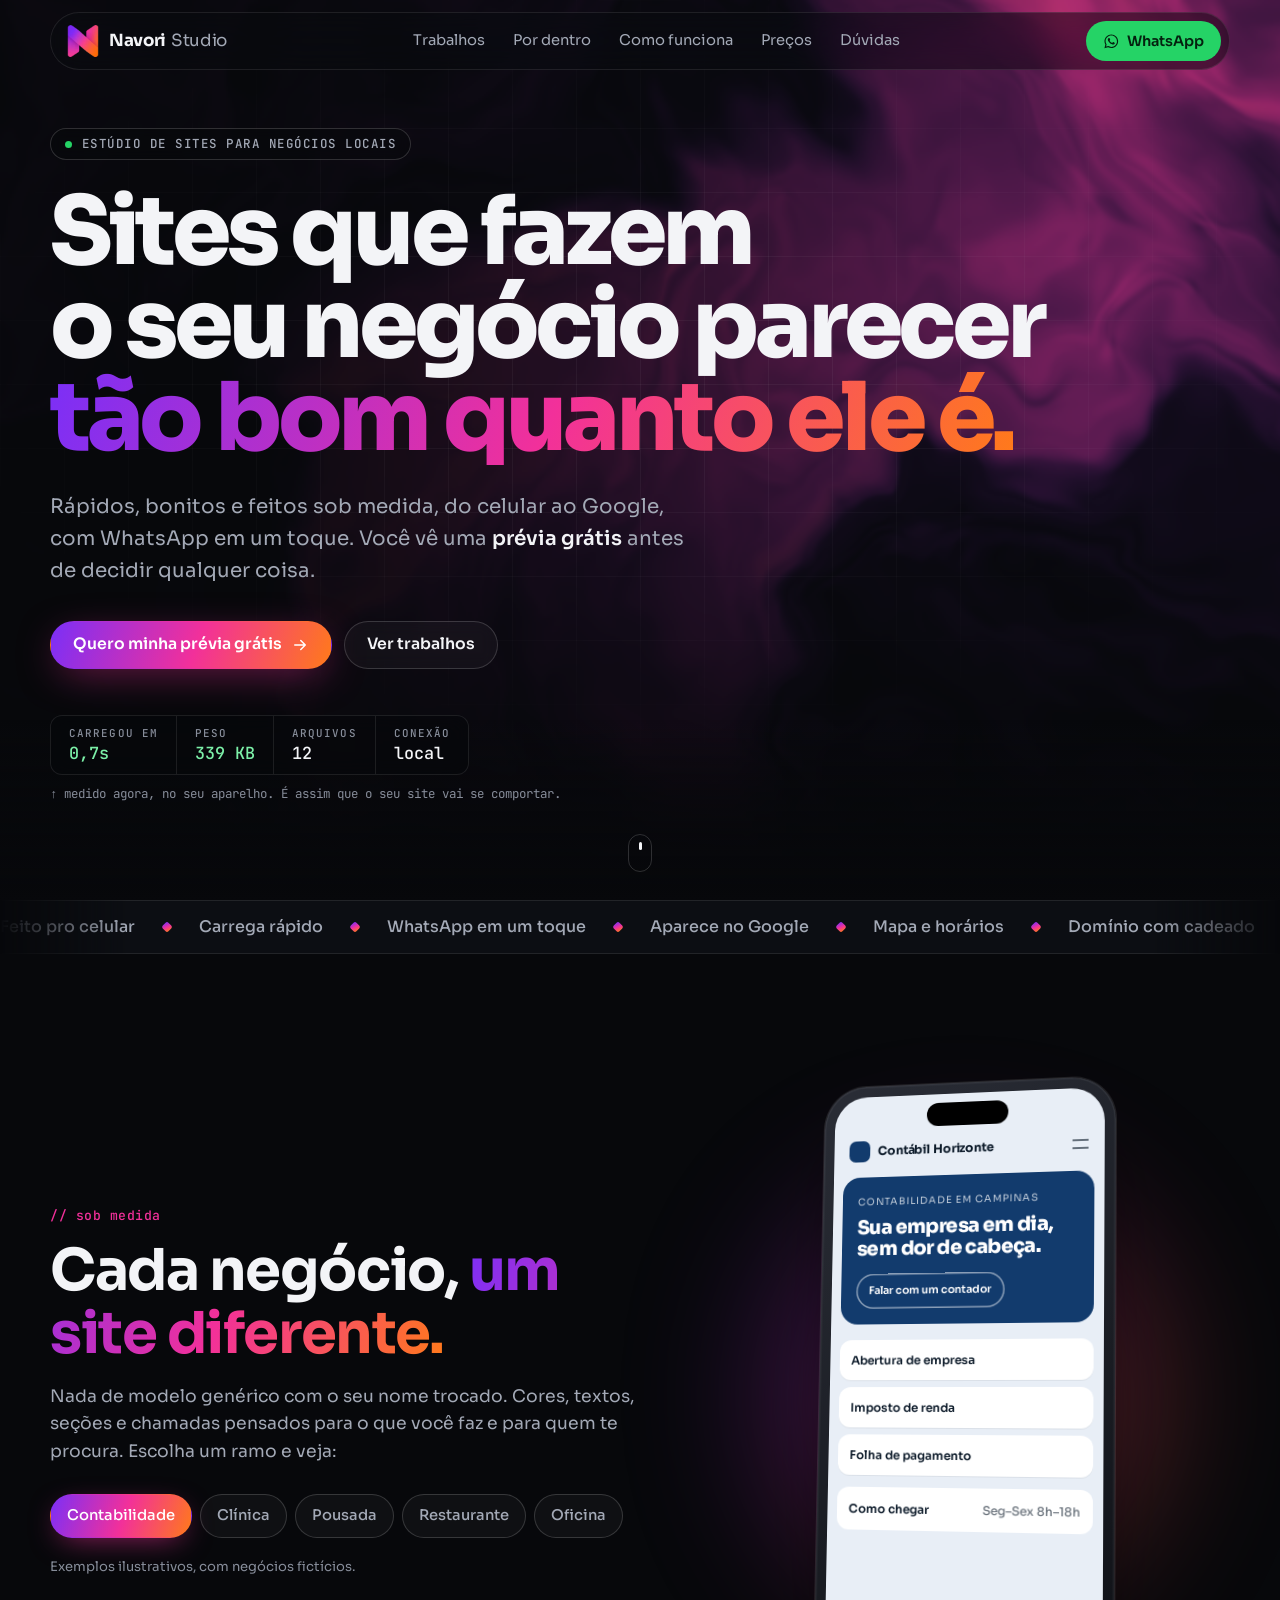
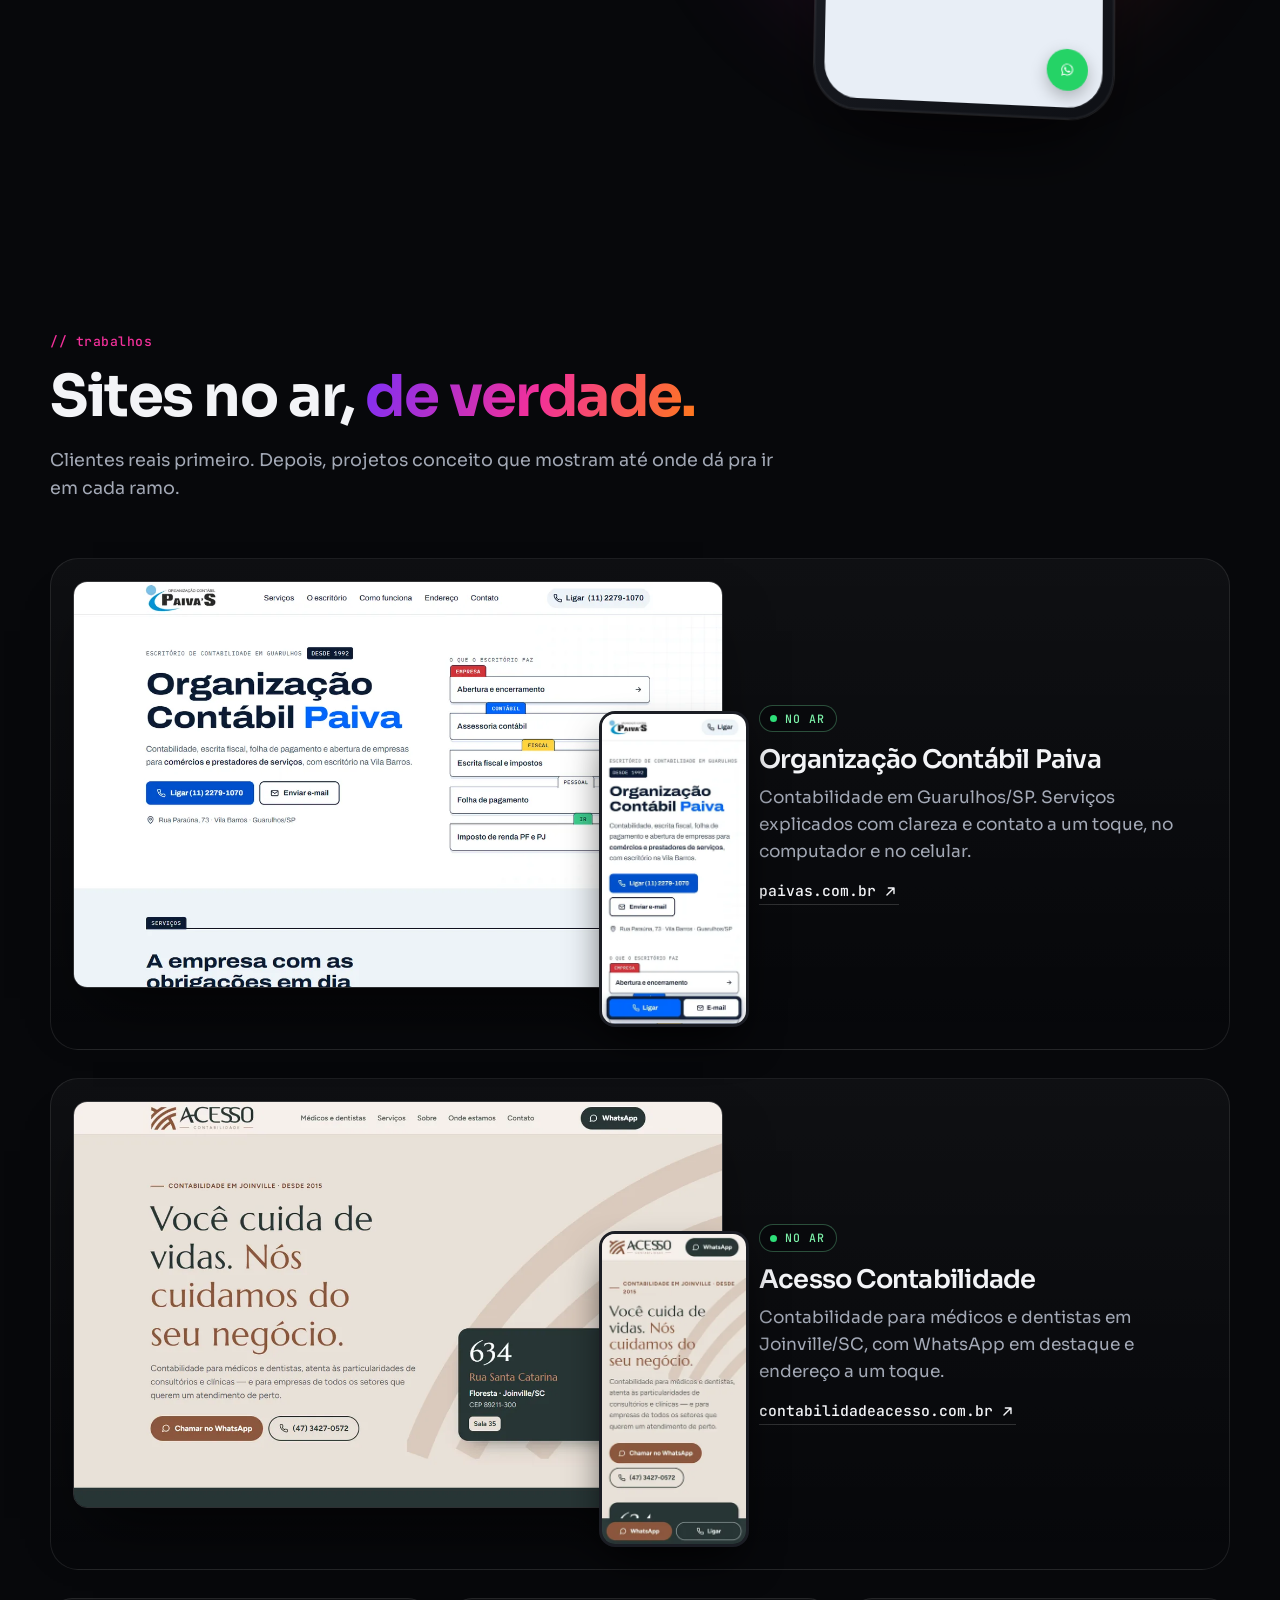
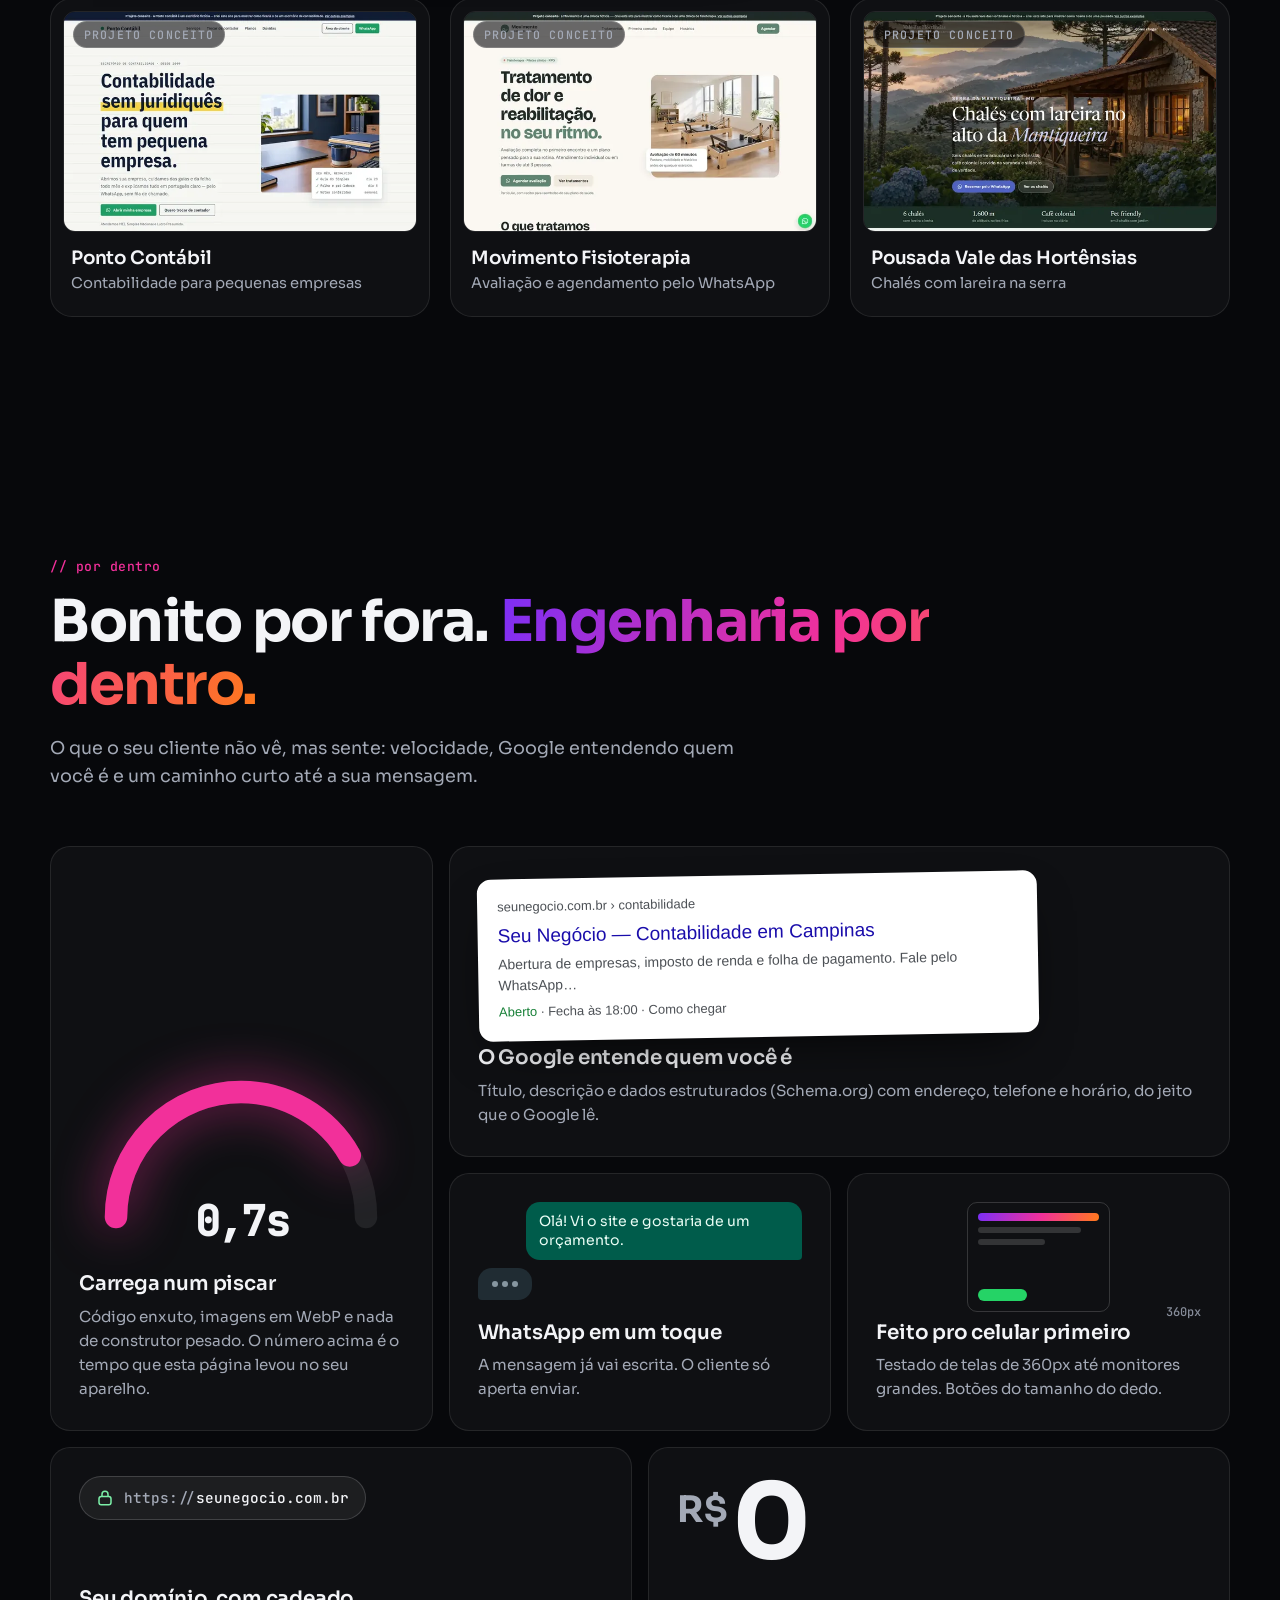
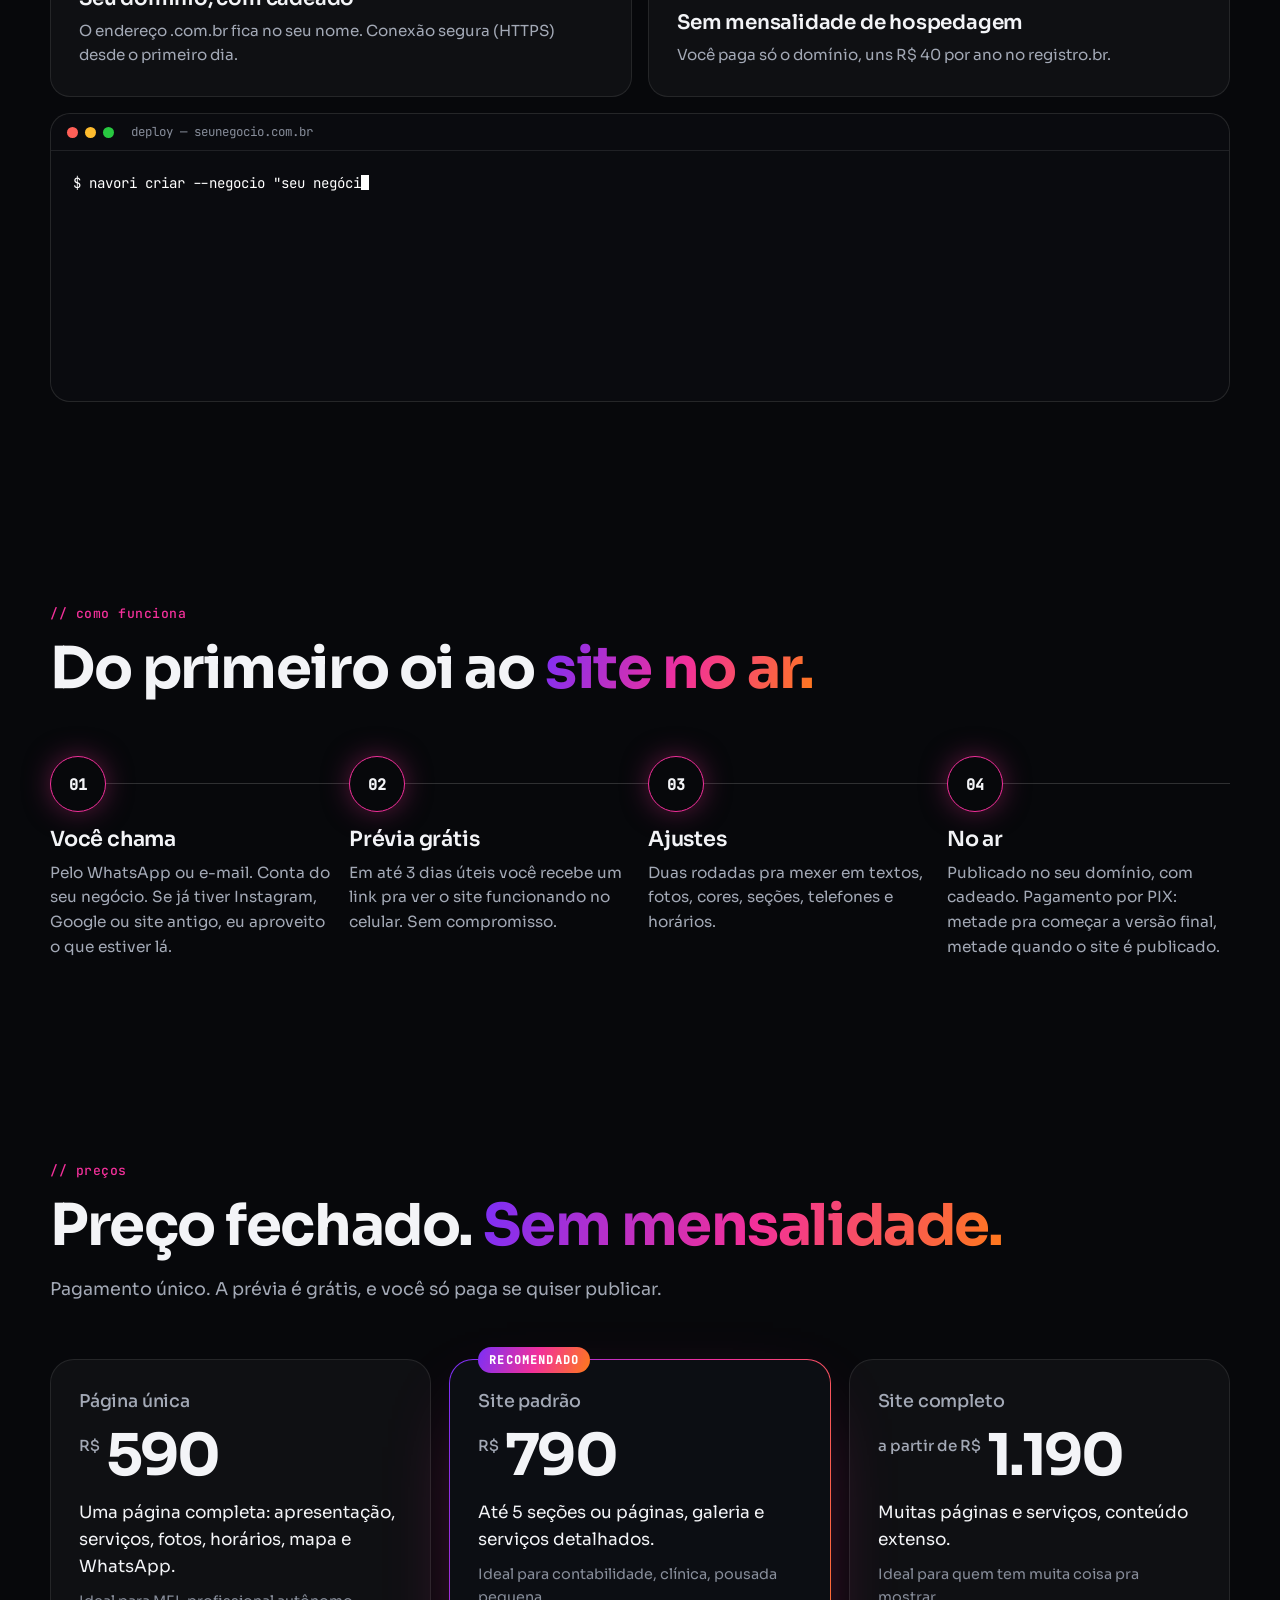
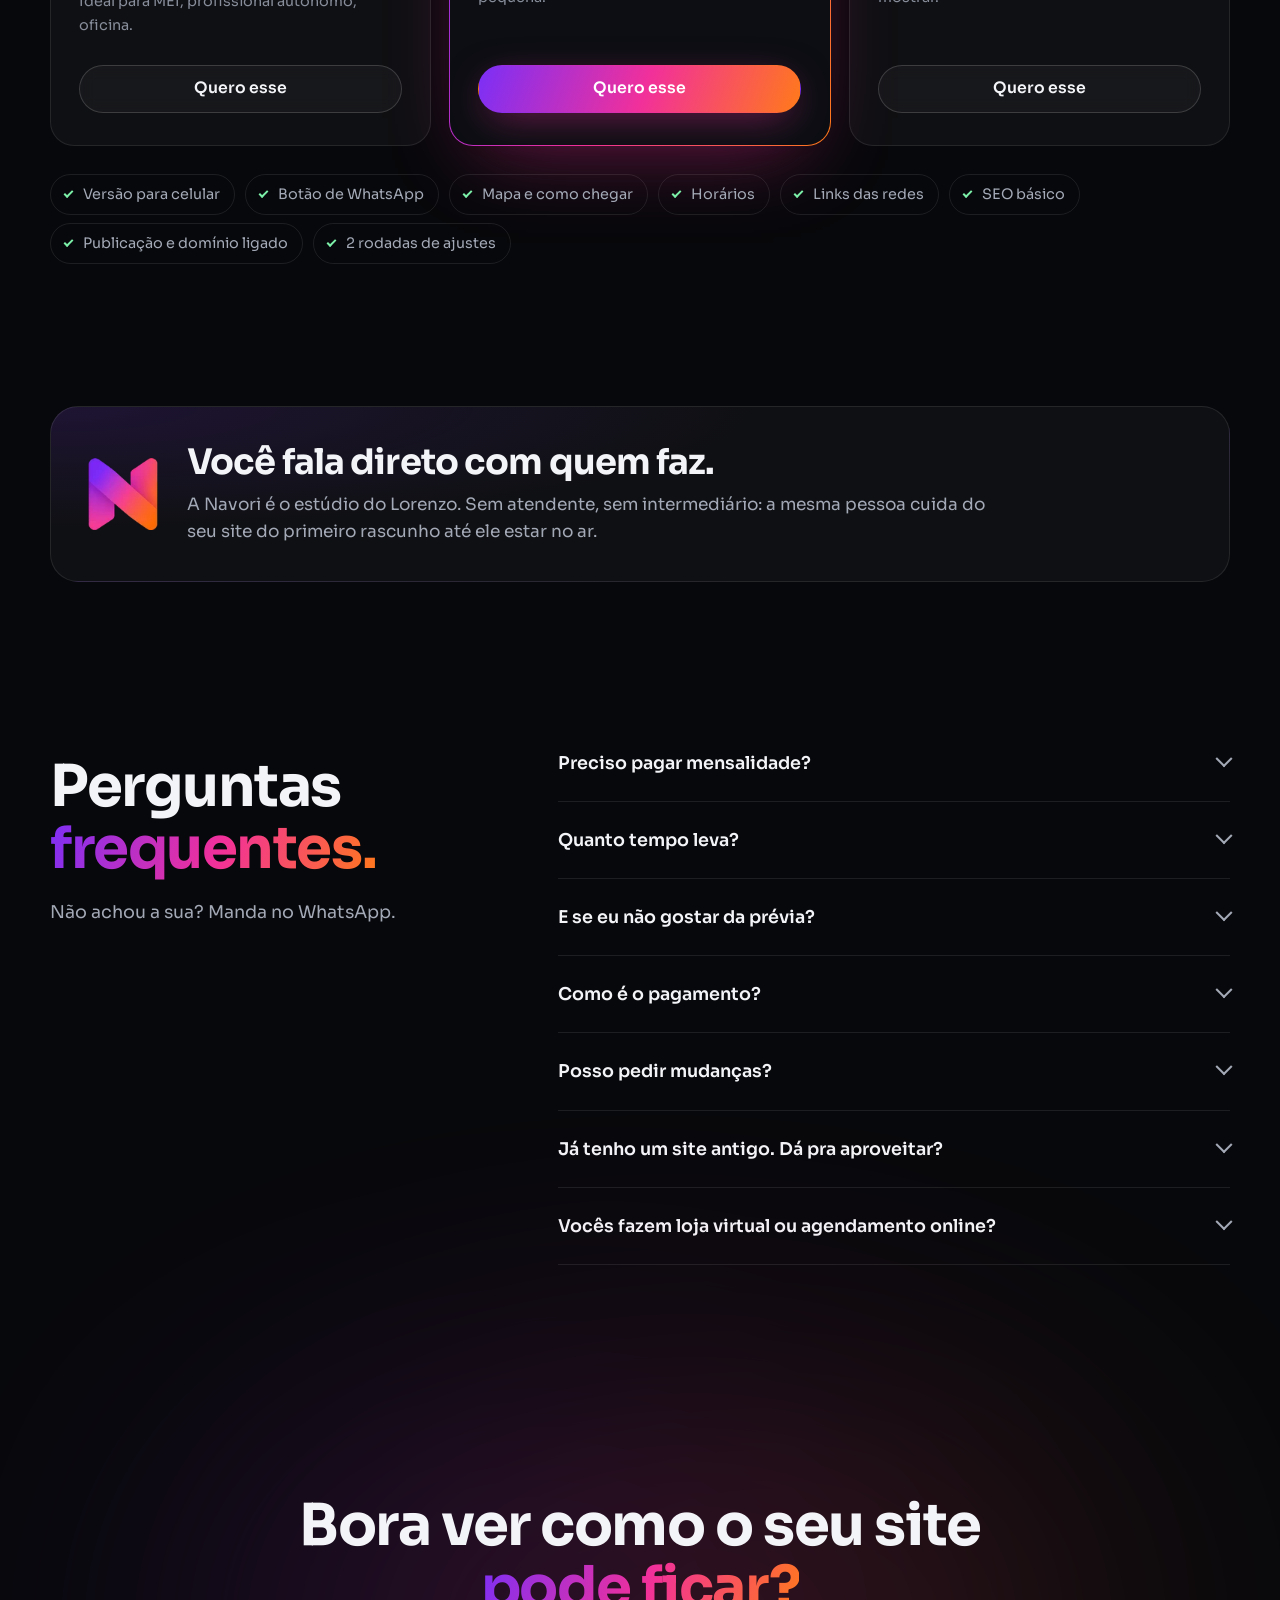
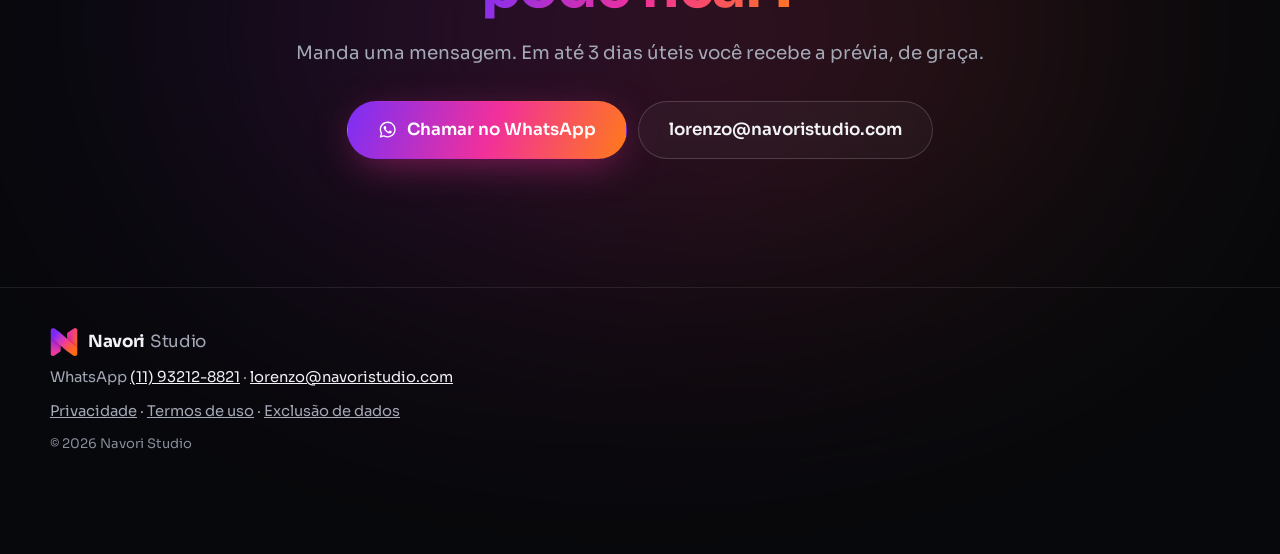
==== commit 6e78aca9: "No layout shift on font swap (em-based hero widths + calibrated Arial fallback), WebGL starts on fir" ====
--- a/index.html
+++ b/index.html
@@ -26,8 +26,8 @@
 @font-face{font-family:"Sora";src:url(assets/fonts/sora.woff2) format("woff2");font-weight:400 800;font-display:swap;unicode-range:U+0000-00FF,U+0131,U+0152-0153,U+02BB-02BC,U+02C6,U+02DA,U+02DC,U+2000-206F,U+20AC,U+2122,U+2212}
 @font-face{font-family:"JetBrains Mono";src:url(assets/fonts/jetbrains-mono.woff2) format("woff2");font-weight:400 500;font-display:swap;unicode-range:U+0000-00FF,U+0131,U+0152-0153,U+2000-206F,U+20AC,U+2122,U+2212}
 /* fallback with Sora's proportions, so the swap doesn't move the layout */
-@font-face{font-family:"Sora Fallback";src:local("Arial");size-adjust:90%;font-weight:400 600}
-@font-face{font-family:"Sora Fallback";src:local("Arial Bold"),local("Arial");size-adjust:87%;font-weight:700 800}
+@font-face{font-family:"Sora Fallback";src:local("Arial");size-adjust:114%;font-weight:400 600}
+@font-face{font-family:"Sora Fallback";src:local("Arial");size-adjust:108%;font-weight:700 800}
 
 :root{
   --bg:#07080b; --bg2:#0c0e13; --panel:rgba(255,255,255,.035); --panel2:rgba(255,255,255,.06);
@@ -93,7 +93,7 @@
 .eyebrow{display:inline-flex;align-items:center;gap:10px;font:500 .78rem/1 var(--mono);letter-spacing:.12em;text-transform:uppercase;color:var(--muted);padding:9px 14px;border:1px solid var(--line2);border-radius:999px;background:rgba(7,8,11,.5);backdrop-filter:blur(6px)}
 .dot{width:7px;height:7px;border-radius:50%;background:var(--wa);box-shadow:0 0 0 0 rgba(37,211,102,.6);animation:ping 2.2s infinite}
 @keyframes ping{70%{box-shadow:0 0 0 9px rgba(37,211,102,0)}100%{box-shadow:0 0 0 0 rgba(37,211,102,0)}}
-.hero-title{font-size:clamp(2.6rem,7.4vw,6.1rem);font-weight:800;letter-spacing:-.045em;line-height:.98;margin:26px 0 26px;max-width:14ch}
+.hero-title{font-size:clamp(2.6rem,7.4vw,6.1rem);font-weight:800;letter-spacing:-.045em;line-height:.98;margin:26px 0 26px;max-width:11em}
 .hero-title .line{display:block}
 /* transform-only entrance: text is painted at once (fast LCP), then glides into place */
 .rise{animation:rise 1s var(--ease) both}
@@ -102,7 +102,7 @@
 .hero-title .line:nth-child(3)>span{animation-delay:.12s}
 .lead.rise{animation-delay:.18s}.cta-row.rise{animation-delay:.24s}.hud.rise{animation-delay:.3s}
 @keyframes rise{from{transform:translateY(22px)}}
-.lead{font-size:clamp(1.05rem,1.6vw,1.25rem);color:var(--muted);max-width:52ch}
+.lead{font-size:clamp(1.05rem,1.6vw,1.25rem);color:var(--muted);max-width:32em}
 .lead strong{color:var(--text);font-weight:600}
 .cta-row{display:flex;flex-wrap:wrap;gap:12px;margin-top:34px}
 .cta-row.center{justify-content:center}
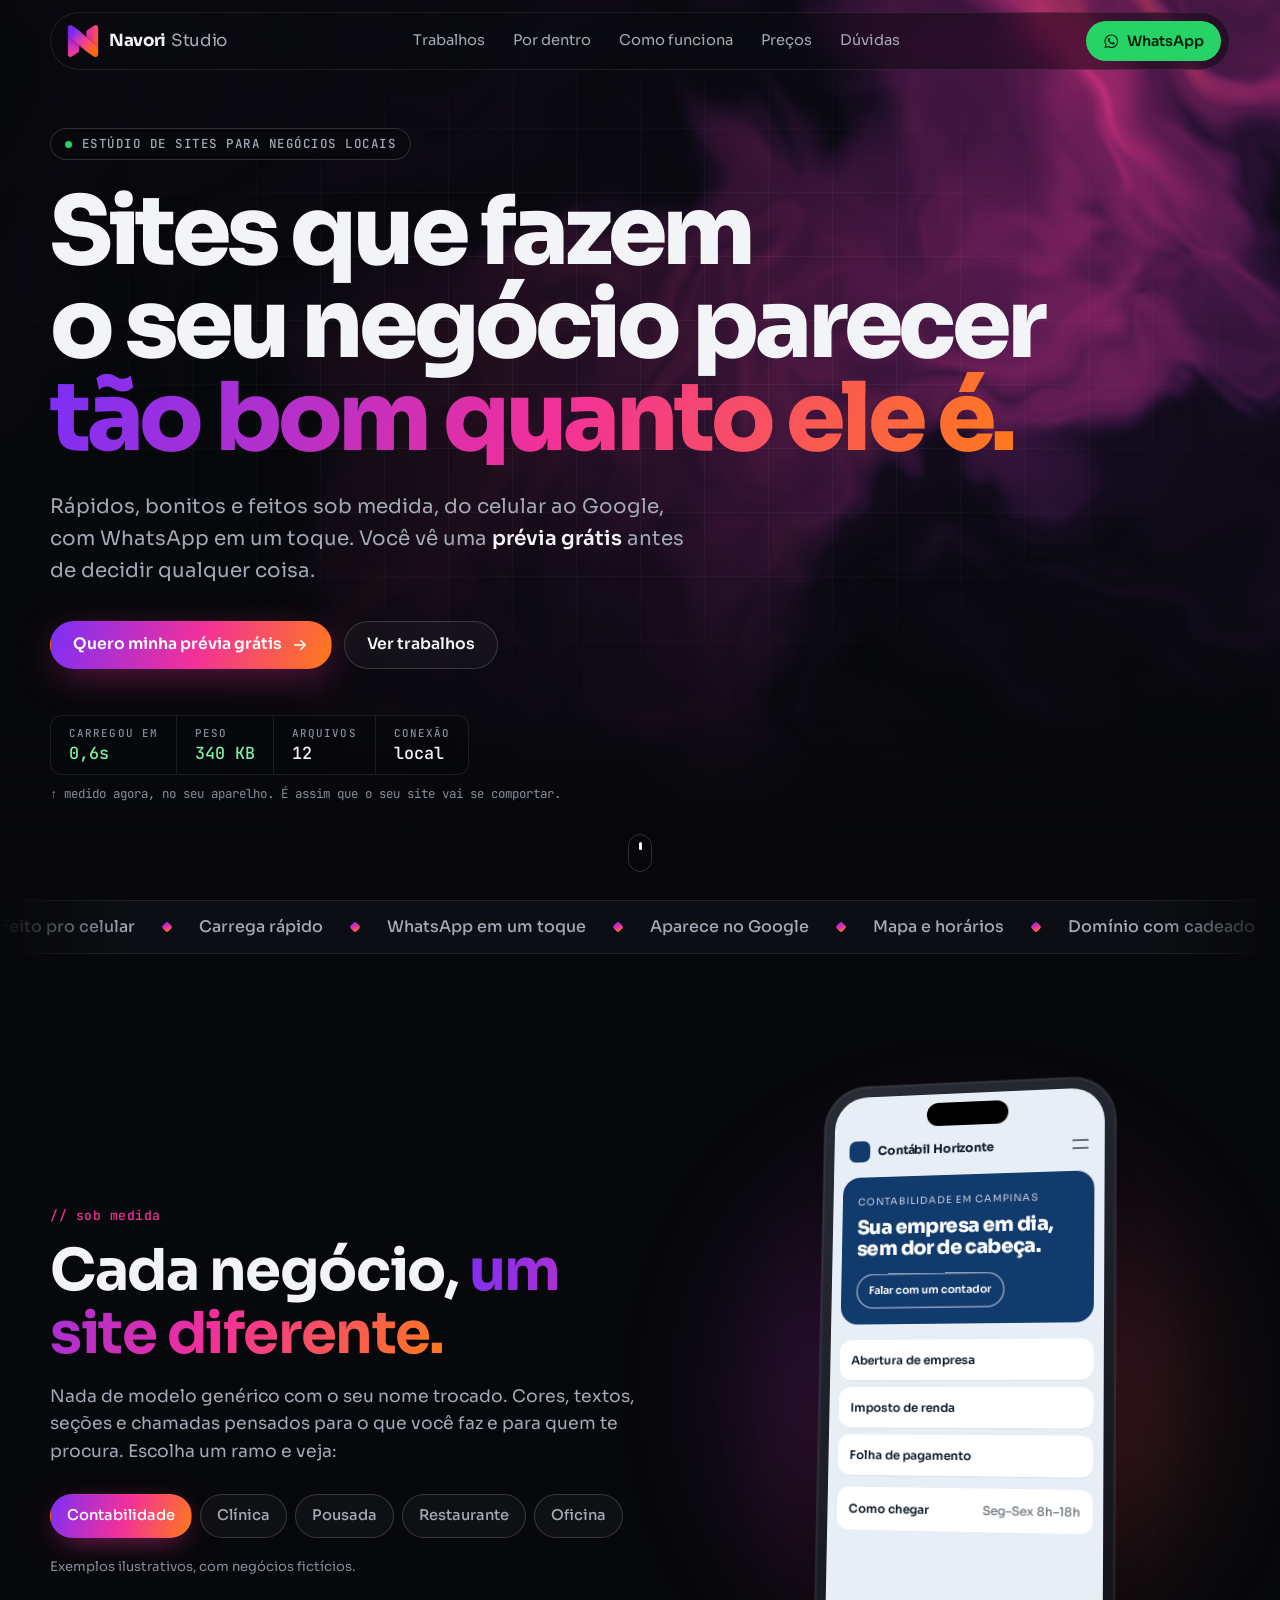
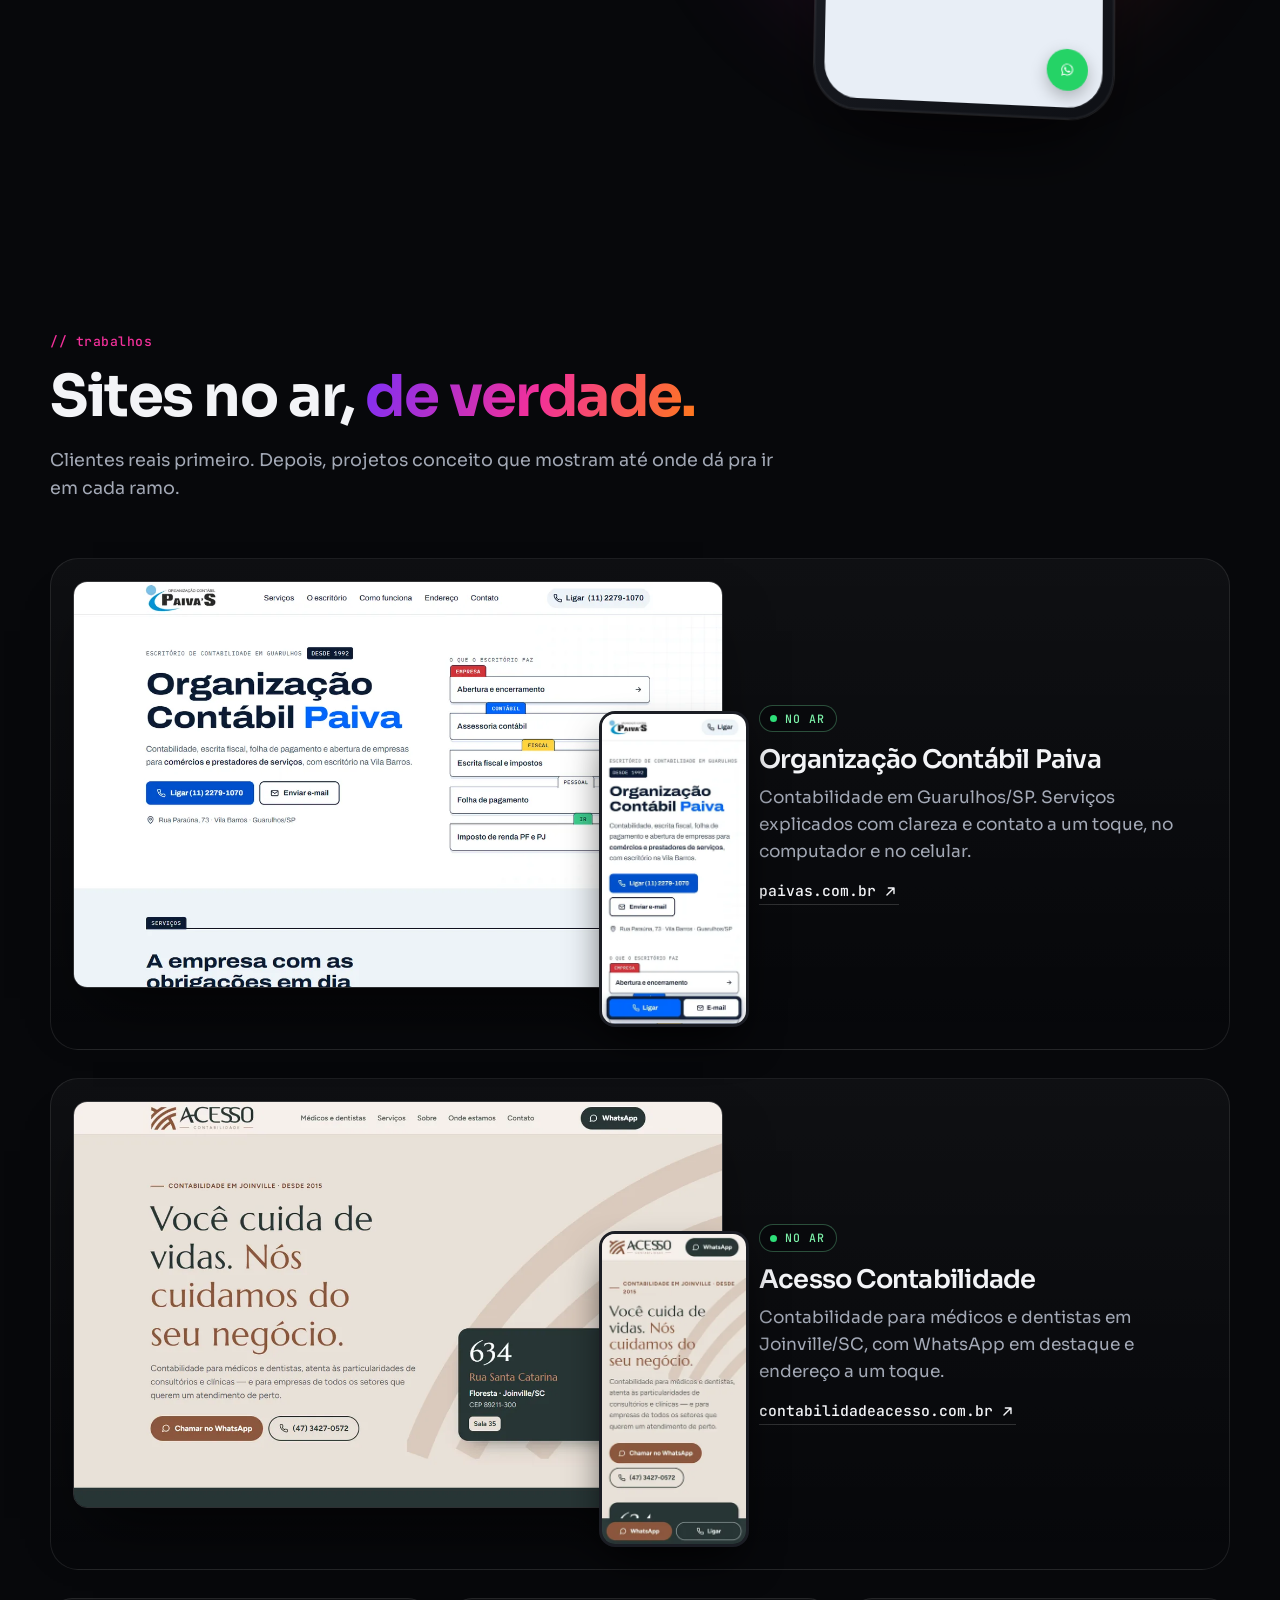
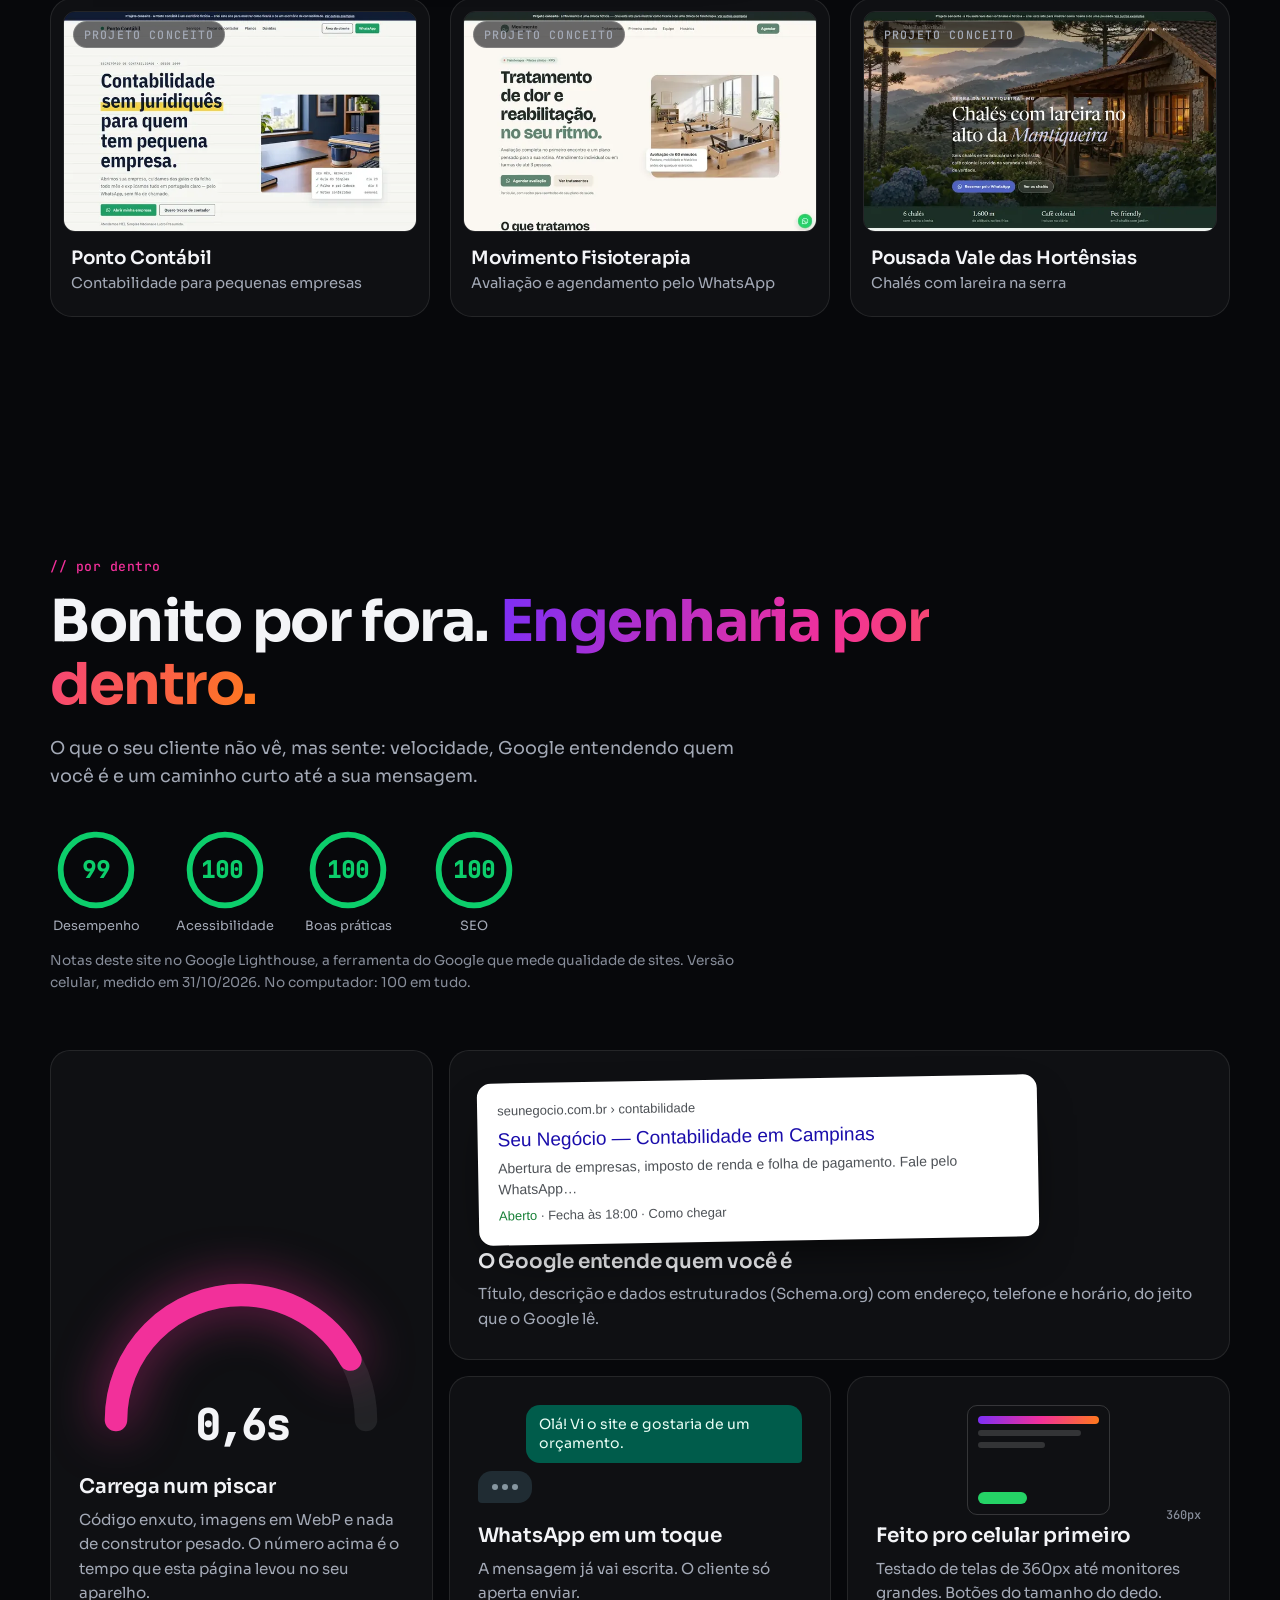
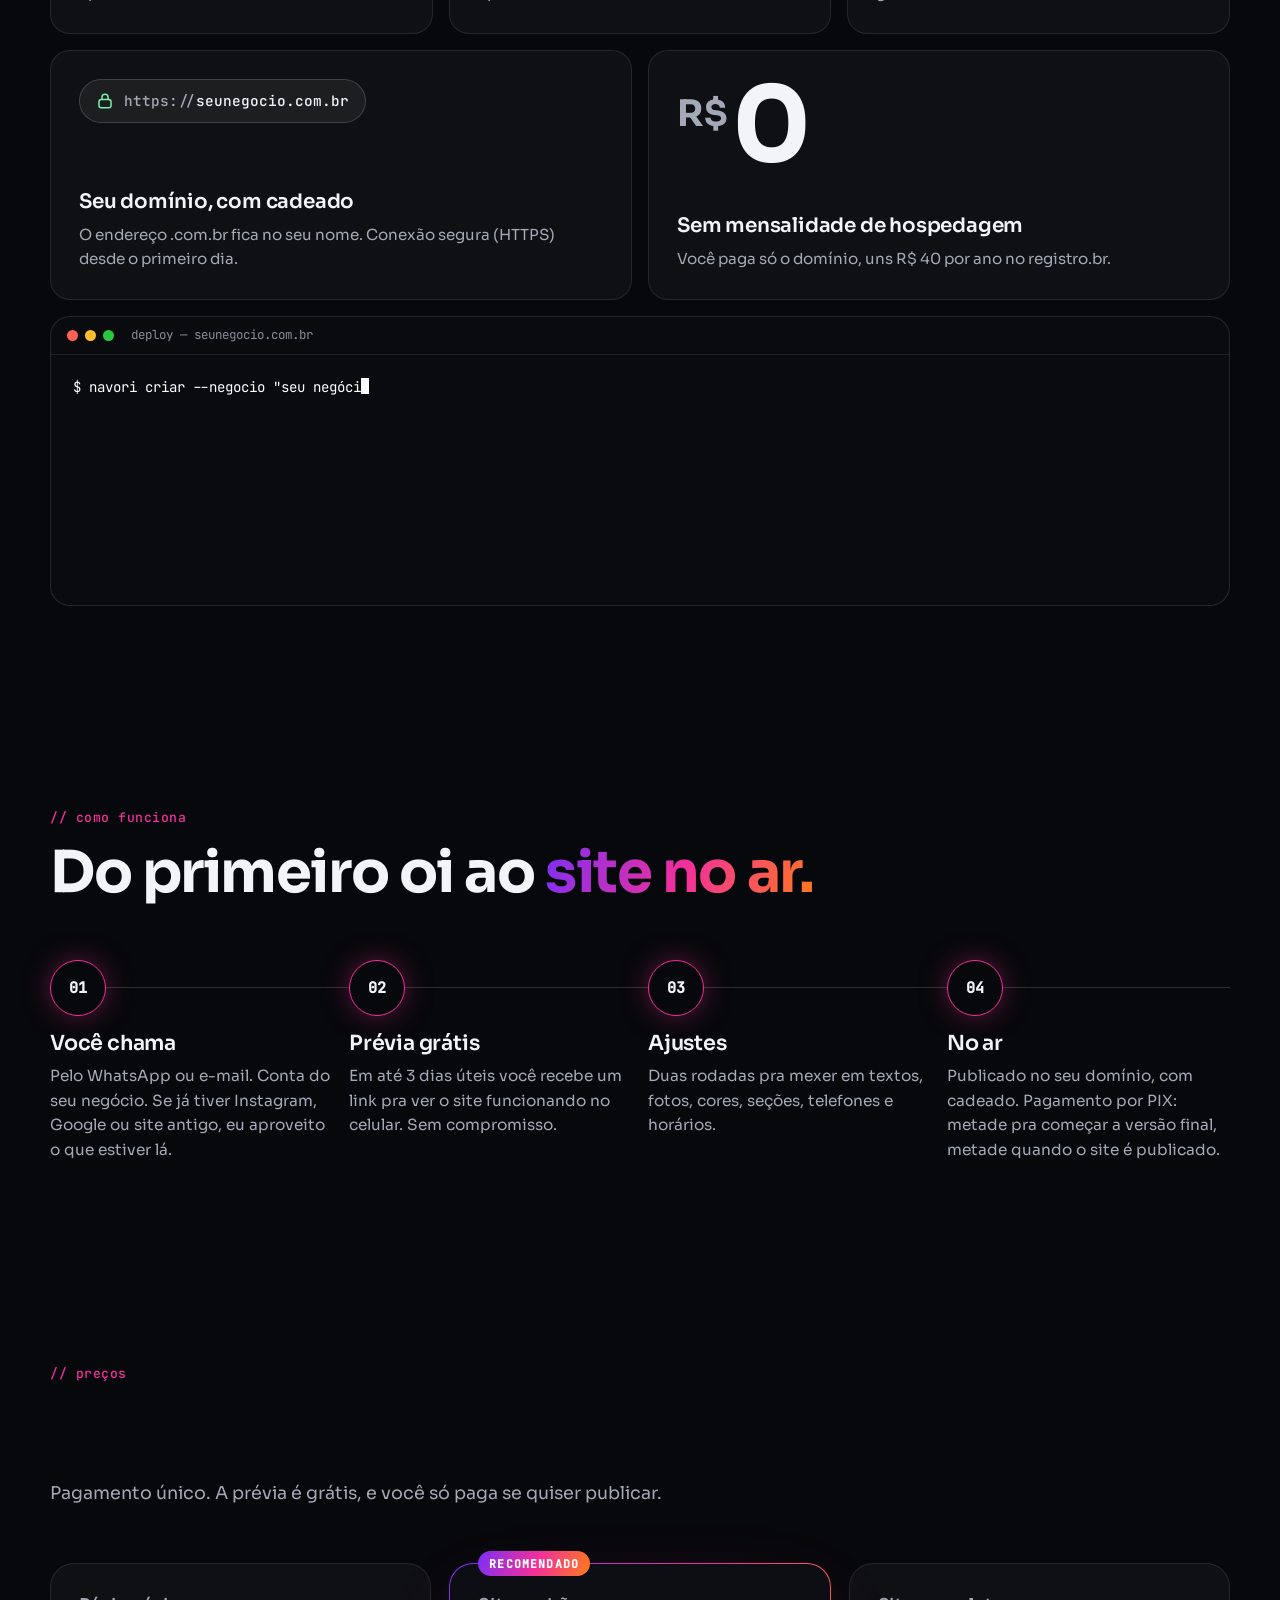
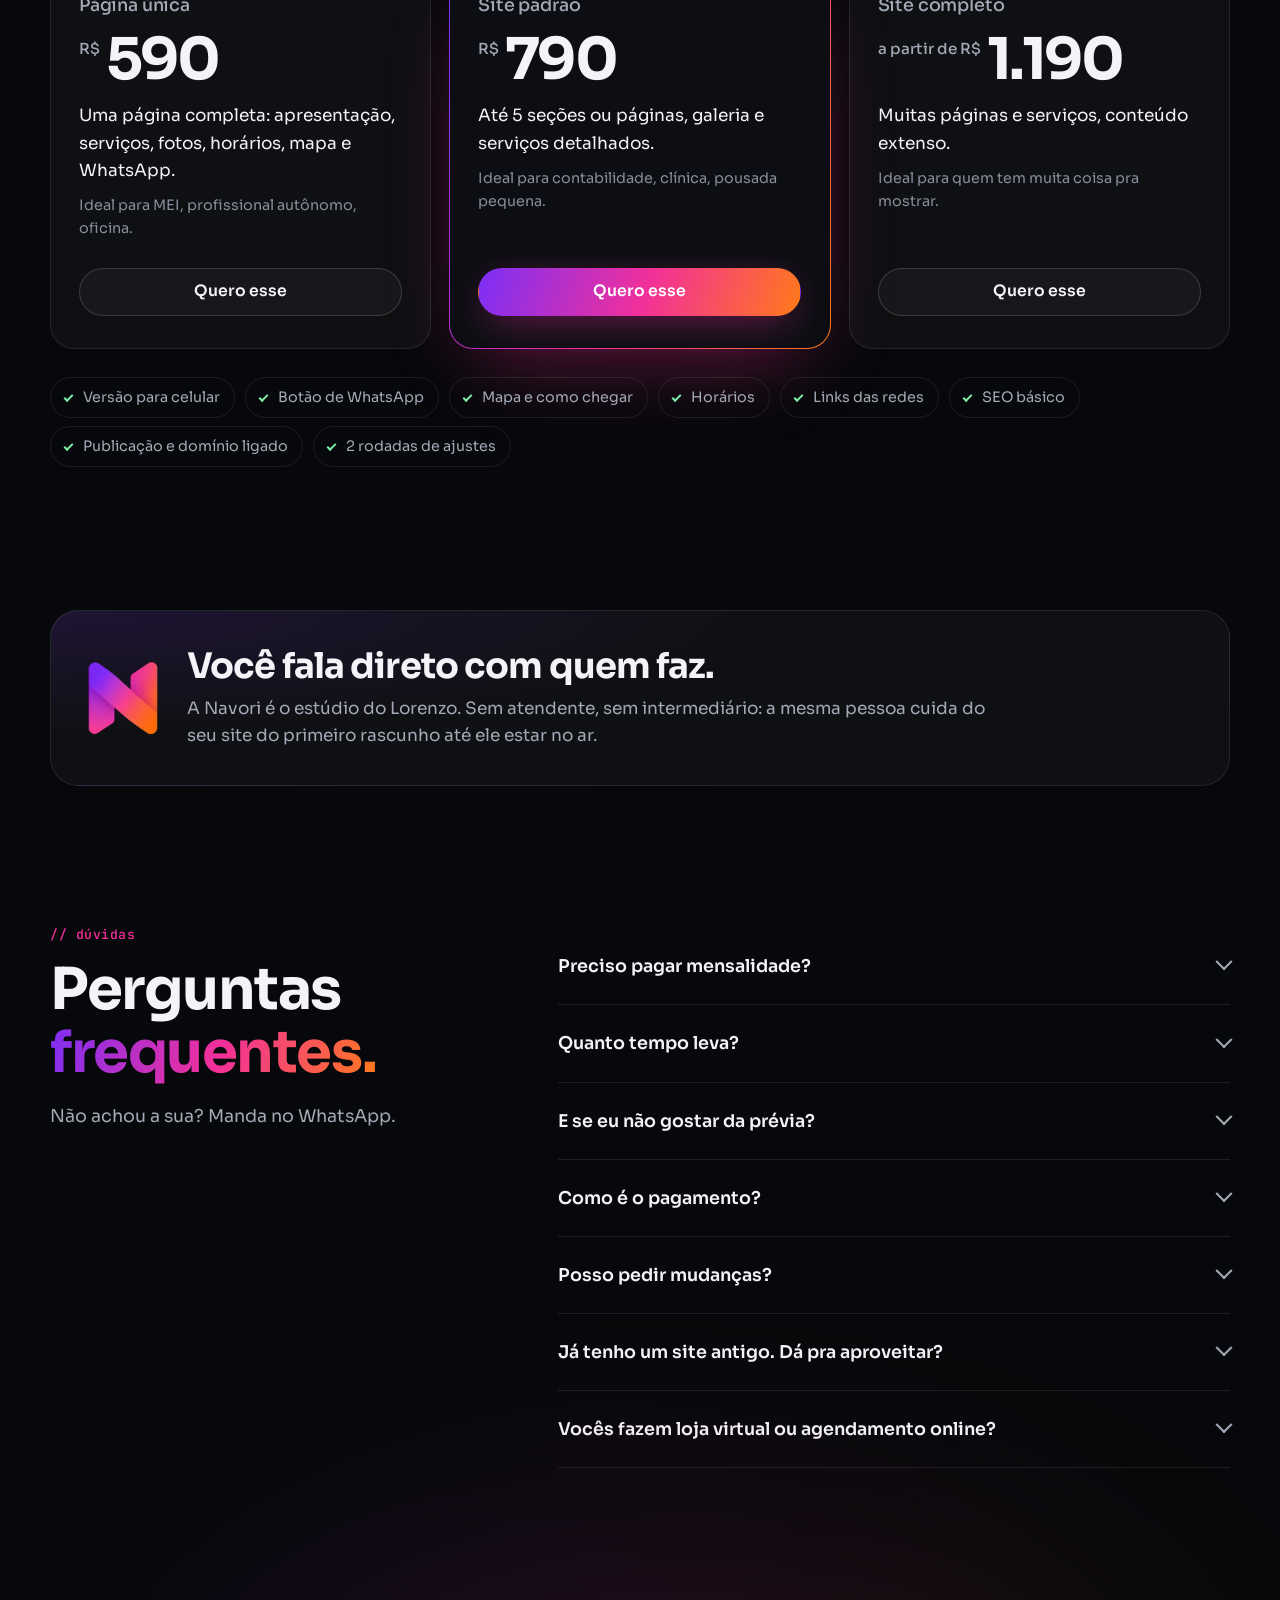
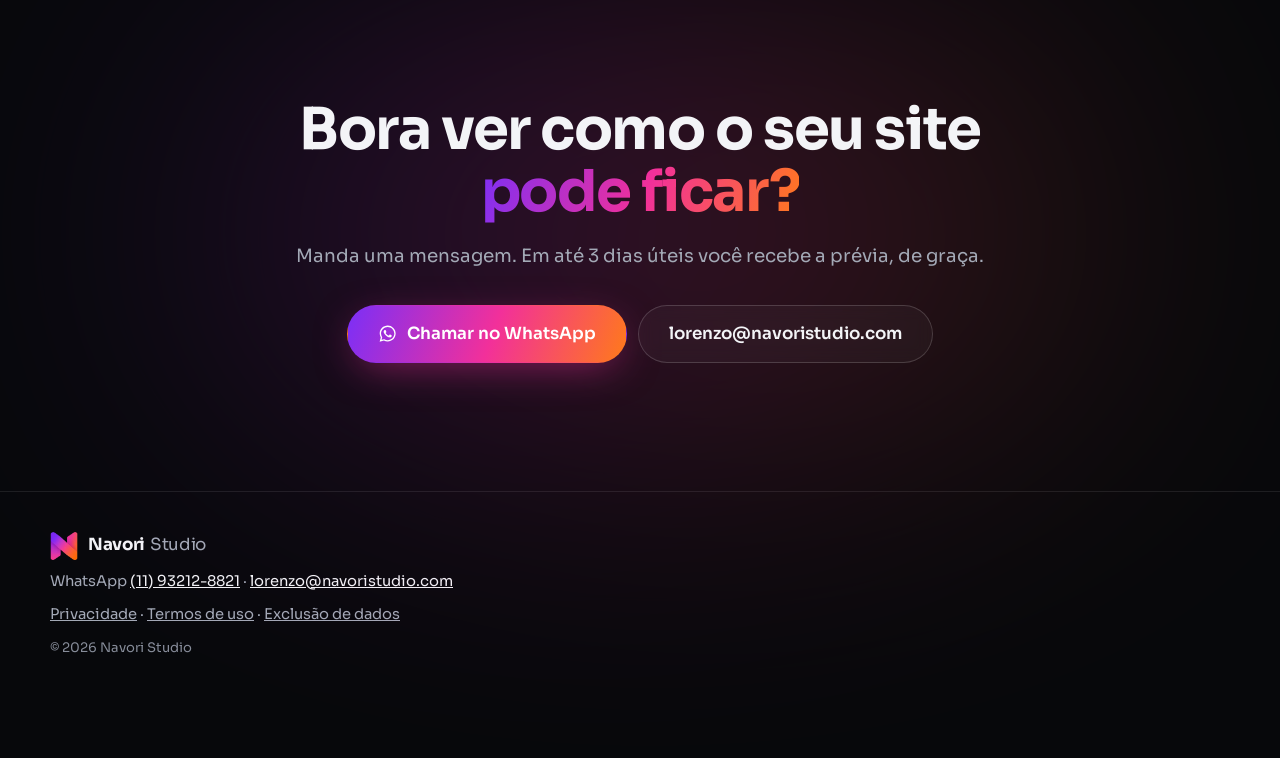
==== commit 8ded3522: "Show measured Google Lighthouse scores (mobile 99/100/100/100, desktop 100s, 31/10/2026) Co-Authored" ====
--- a/index.html
+++ b/index.html
@@ -206,6 +206,16 @@
 @media (max-width:900px){.work{grid-template-columns:1fr;gap:18px}.work-concepts{grid-template-columns:1fr}}
 .tilt{transform-style:preserve-3d}
 
+.lh{display:flex;flex-wrap:wrap;gap:14px 34px;margin-top:40px}
+.ring{position:relative;display:grid;justify-items:center;gap:8px;width:92px}
+.ring svg{width:80px;height:80px;transform:rotate(-90deg)}
+.ring circle{fill:none;stroke-width:2.6}
+.r-bg{stroke:rgba(12,206,107,.15)}
+.r-fg{stroke:#0cce6b;stroke-linecap:round;stroke-dasharray:0 100;transition:stroke-dasharray 1.6s var(--ease) .2s}
+.lh.in .r-fg{stroke-dasharray:var(--v) 100}
+.ring b{position:absolute;top:0;height:80px;display:grid;place-items:center;font:600 1.45rem/1 var(--mono);color:#0cce6b}
+.ring span{font-size:.8rem;color:var(--muted);text-align:center;line-height:1.25}
+.lh-note{color:var(--dim);font-size:.85rem;margin-top:16px;max-width:70ch}
 /* bento */
 .bento{display:grid;grid-template-columns:repeat(6,1fr);gap:16px;margin-top:56px}
 .cell{position:relative;padding:28px;border:1px solid var(--line);border-radius:var(--r);background:var(--panel);overflow:hidden;display:flex;flex-direction:column;justify-content:flex-end;gap:10px;min-height:250px}
@@ -517,6 +527,10 @@
     <p class="kicker reveal">// por dentro</p>
     <h2 id="eng-title" class="reveal">Bonito por fora. <span class="grad">Engenharia por dentro.</span></h2>
     <p class="section-lead reveal">O que o seu cliente não vê, mas sente: velocidade, Google entendendo quem você é e um caminho curto até a sua mensagem.</p>
+    <div class="lh reveal" role="img" aria-label="Notas do Google Lighthouse deste site no celular: desempenho 99, acessibilidade 100, boas práticas 100, SEO 100">
+      <div class="ring" style="--v:99"><svg viewBox="0 0 36 36" aria-hidden="true"><circle class="r-bg" cx="18" cy="18" r="15.9155"/><circle class="r-fg" cx="18" cy="18" r="15.9155"/></svg><b>99</b><span>Desempenho</span></div><div class="ring" style="--v:100"><svg viewBox="0 0 36 36" aria-hidden="true"><circle class="r-bg" cx="18" cy="18" r="15.9155"/><circle class="r-fg" cx="18" cy="18" r="15.9155"/></svg><b>100</b><span>Acessibilidade</span></div><div class="ring" style="--v:100"><svg viewBox="0 0 36 36" aria-hidden="true"><circle class="r-bg" cx="18" cy="18" r="15.9155"/><circle class="r-fg" cx="18" cy="18" r="15.9155"/></svg><b>100</b><span>Boas práticas</span></div><div class="ring" style="--v:100"><svg viewBox="0 0 36 36" aria-hidden="true"><circle class="r-bg" cx="18" cy="18" r="15.9155"/><circle class="r-fg" cx="18" cy="18" r="15.9155"/></svg><b>100</b><span>SEO</span></div>
+    </div>
+    <p class="lh-note reveal">Notas deste site no Google Lighthouse, a ferramenta do Google que mede qualidade de sites. Versão celular, medido em 31/10/2026. No computador: 100 em tudo.</p>
 
     <div class="bento">
       <article class="cell cell-speed reveal spot">
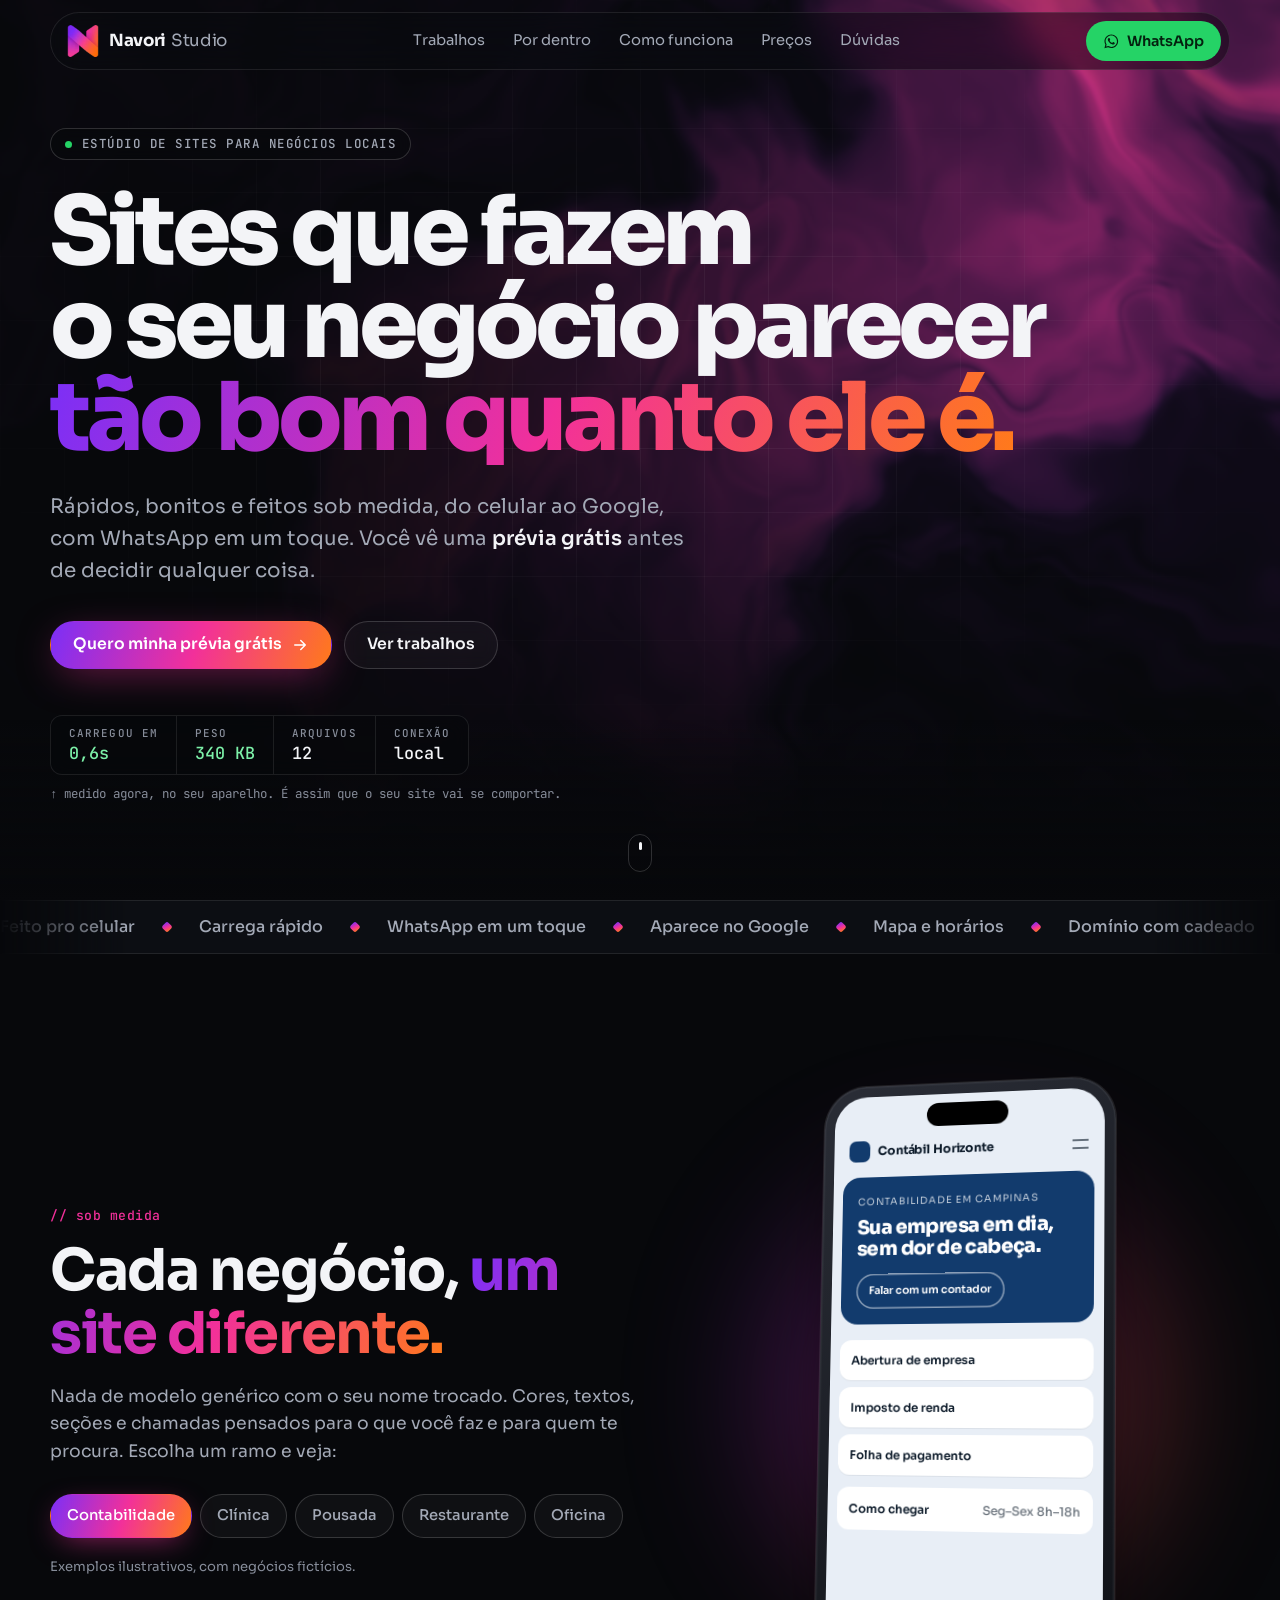
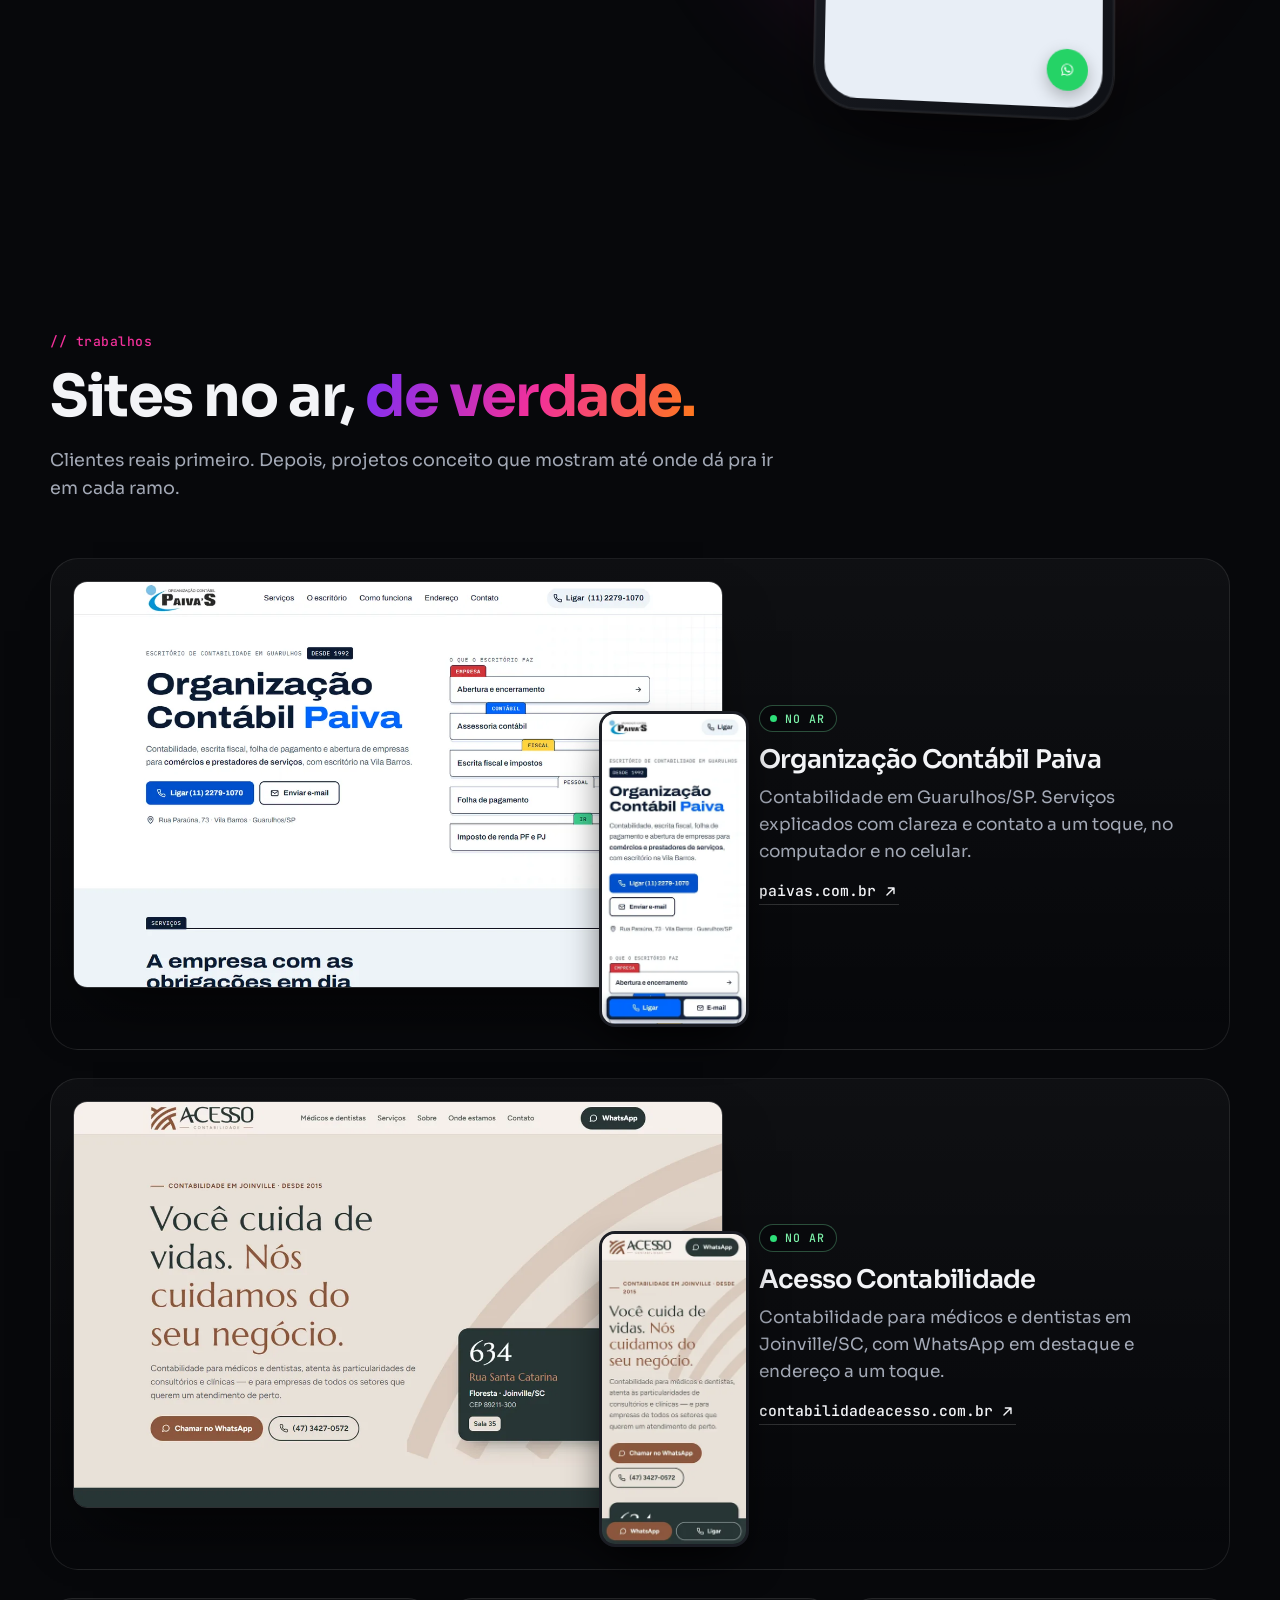
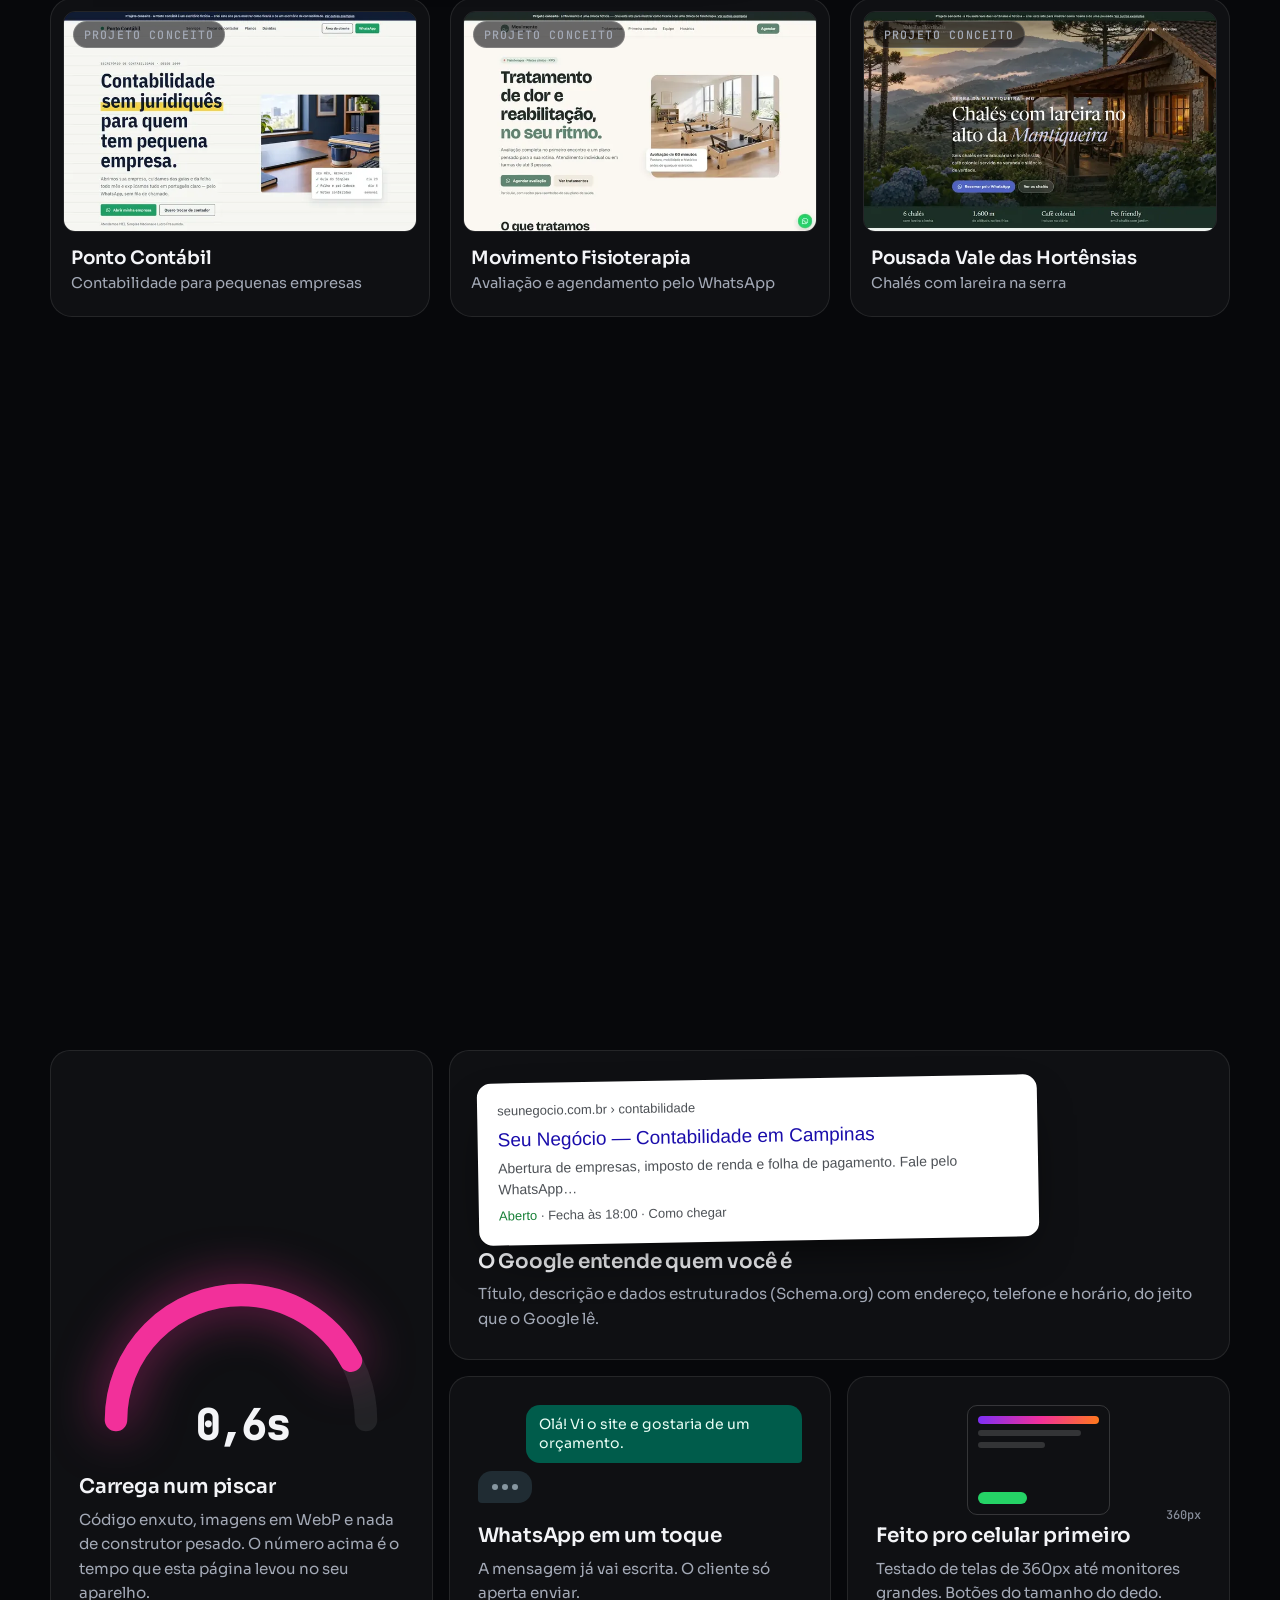
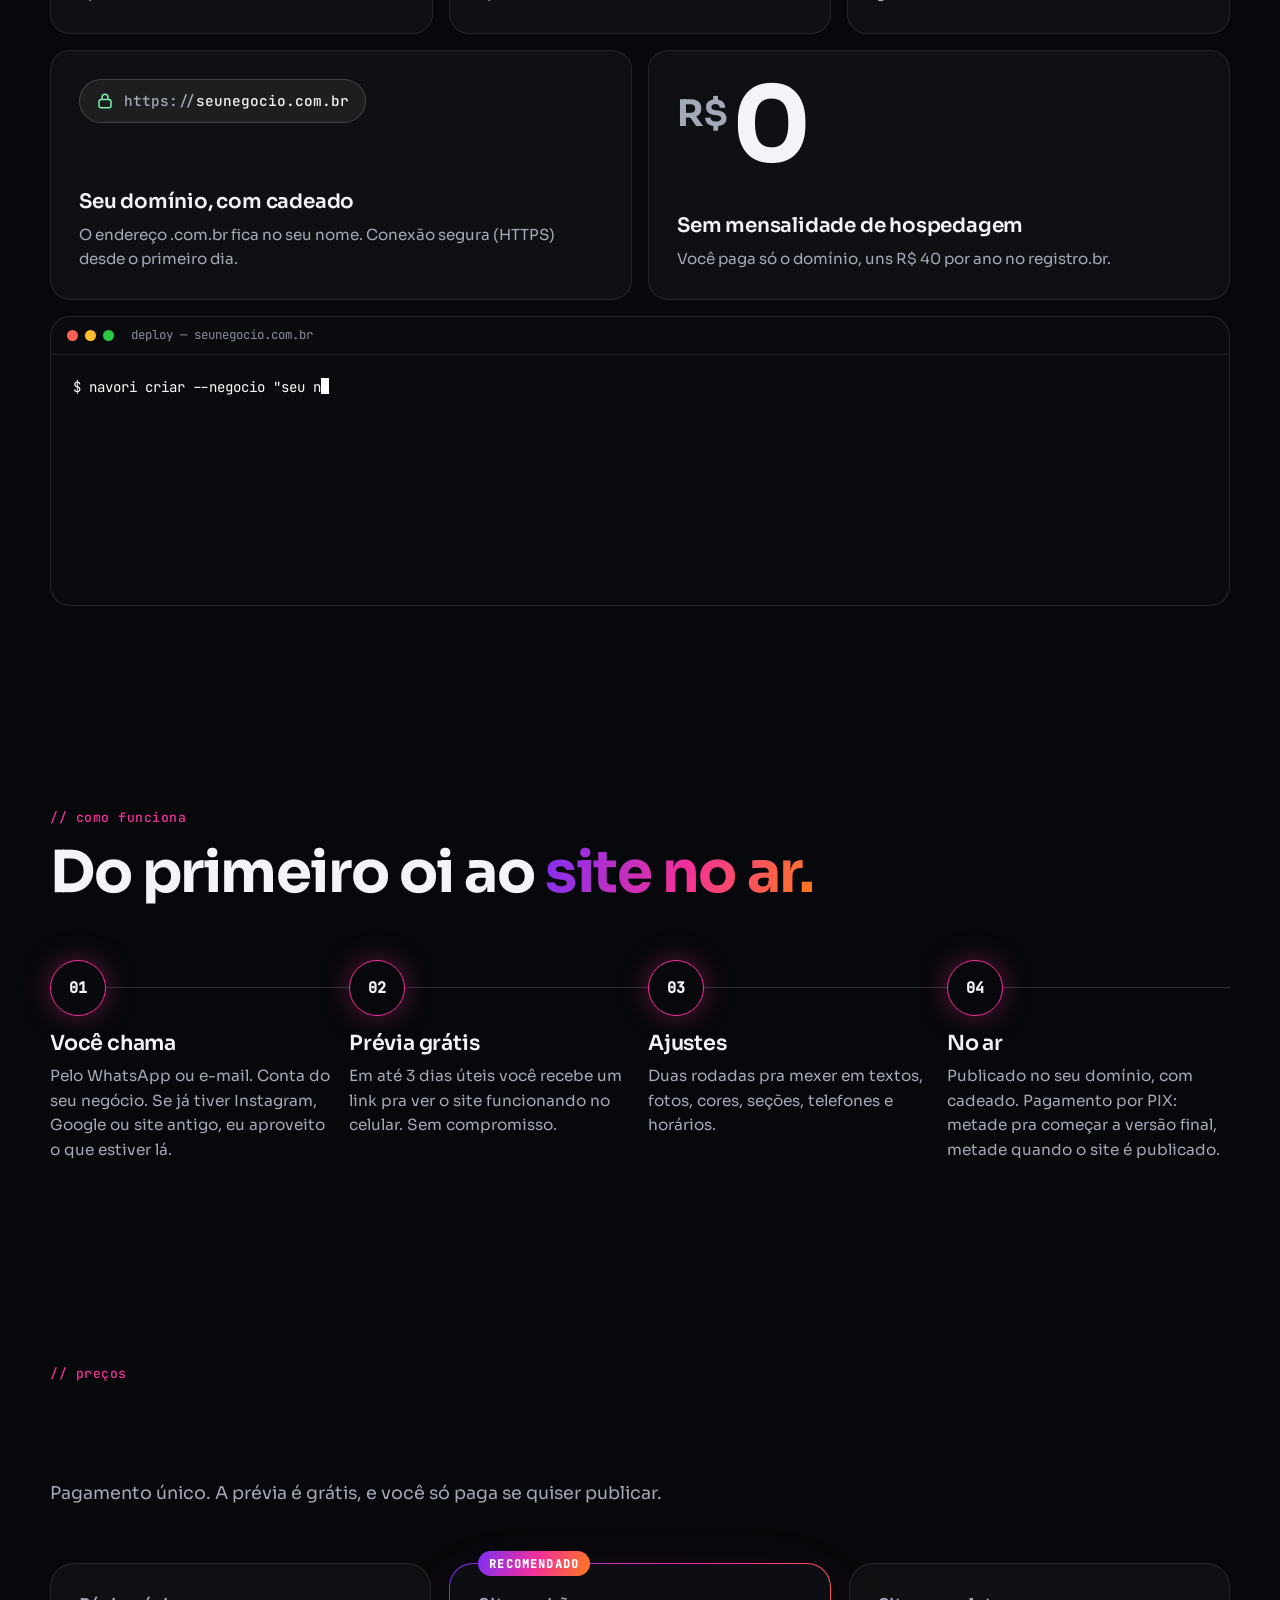
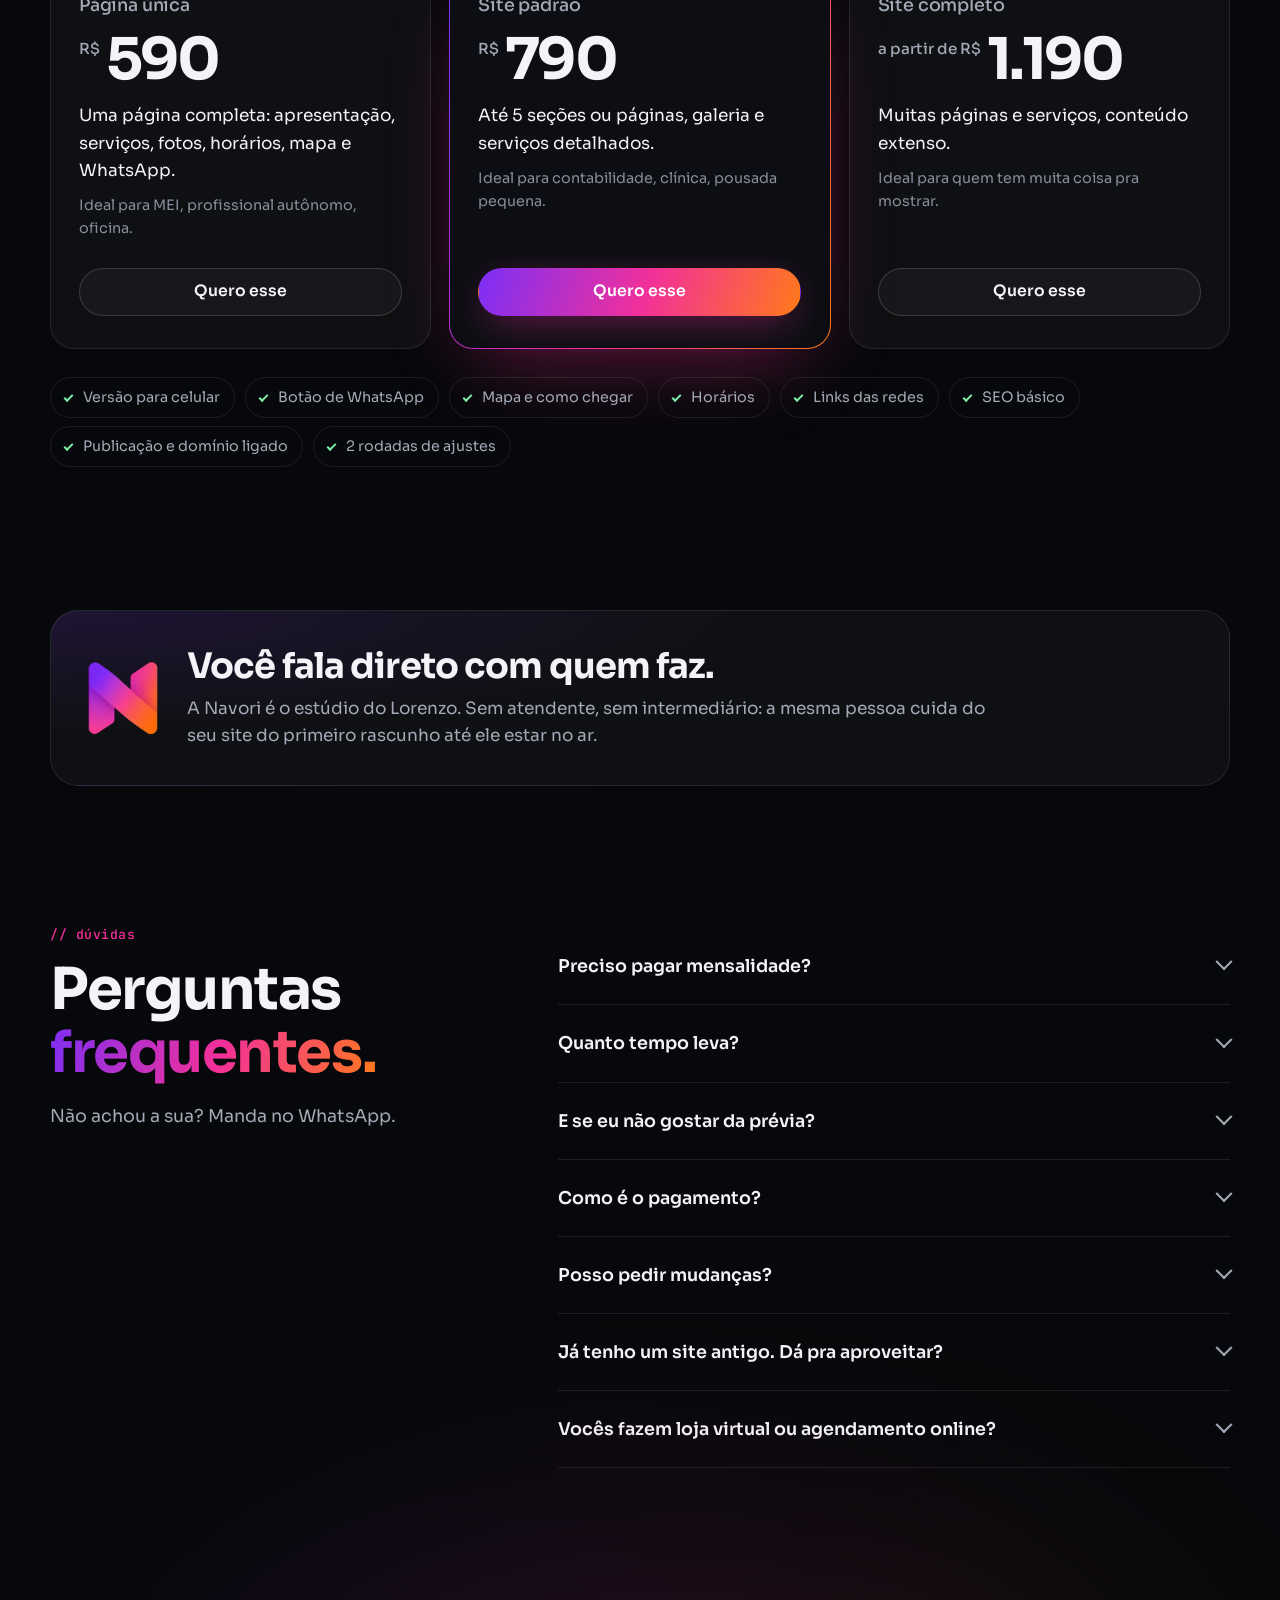
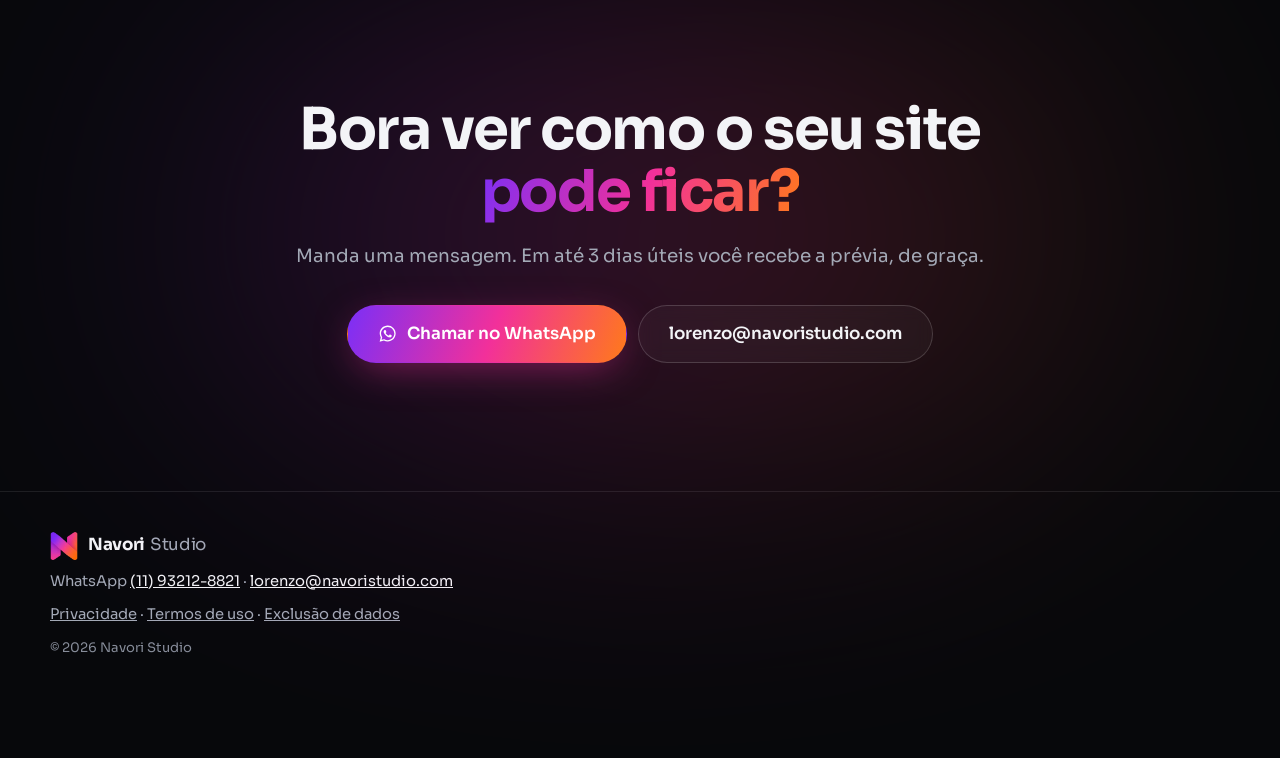
==== commit e927c7dd: "Custom domain navoristudio.com: CNAME + canonical/OG/sitemap Co-Authored-By: Claude Opus 5.5 <norepl" ====
--- a/index.html
+++ b/index.html
@@ -5,7 +5,7 @@
 <meta name="viewport" content="width=device-width,initial-scale=1,viewport-fit=cover">
 <title>Navori Studio — Sites rápidos e sob medida para negócios locais</title>
 <meta name="description" content="Sites rápidos, bonitos e feitos sob medida para negócios locais: celular, Google, WhatsApp e domínio com cadeado. Veja uma prévia grátis antes de decidir.">
-<link rel="canonical" href="https://lorenzomfc0098-spec.github.io/navori/">
+<link rel="canonical" href="https://navoristudio.com/">
 <meta name="theme-color" content="#07080b">
 <meta name="color-scheme" content="dark">
 <meta property="og:type" content="website">
@@ -13,8 +13,8 @@
 <meta property="og:site_name" content="Navori Studio">
 <meta property="og:title" content="Navori Studio — Sites rápidos e sob medida para negócios locais">
 <meta property="og:description" content="Do celular ao Google, com WhatsApp em um toque. Prévia grátis antes de decidir.">
-<meta property="og:url" content="https://lorenzomfc0098-spec.github.io/navori/">
-<meta property="og:image" content="https://lorenzomfc0098-spec.github.io/navori/img/og.png">
+<meta property="og:url" content="https://navoristudio.com/">
+<meta property="og:image" content="https://navoristudio.com/img/og.png">
 <meta property="og:image:width" content="1200">
 <meta property="og:image:height" content="630">
 <meta name="twitter:card" content="summary_large_image">
@@ -349,9 +349,9 @@
   "@context": "https://schema.org",
   "@type": "ProfessionalService",
   "name": "Navori Studio",
-  "url": "https://lorenzomfc0098-spec.github.io/navori/",
-  "logo": "https://lorenzomfc0098-spec.github.io/navori/img/icon-512.png",
-  "image": "https://lorenzomfc0098-spec.github.io/navori/img/og.png",
+  "url": "https://navoristudio.com/",
+  "logo": "https://navoristudio.com/img/icon-512.png",
+  "image": "https://navoristudio.com/img/og.png",
   "description": "Sites rápidos e sob medida para negócios locais, com prévia grátis.",
   "email": "lorenzo@navoristudio.com",
   "telephone": "+55-11-93212-8821",
